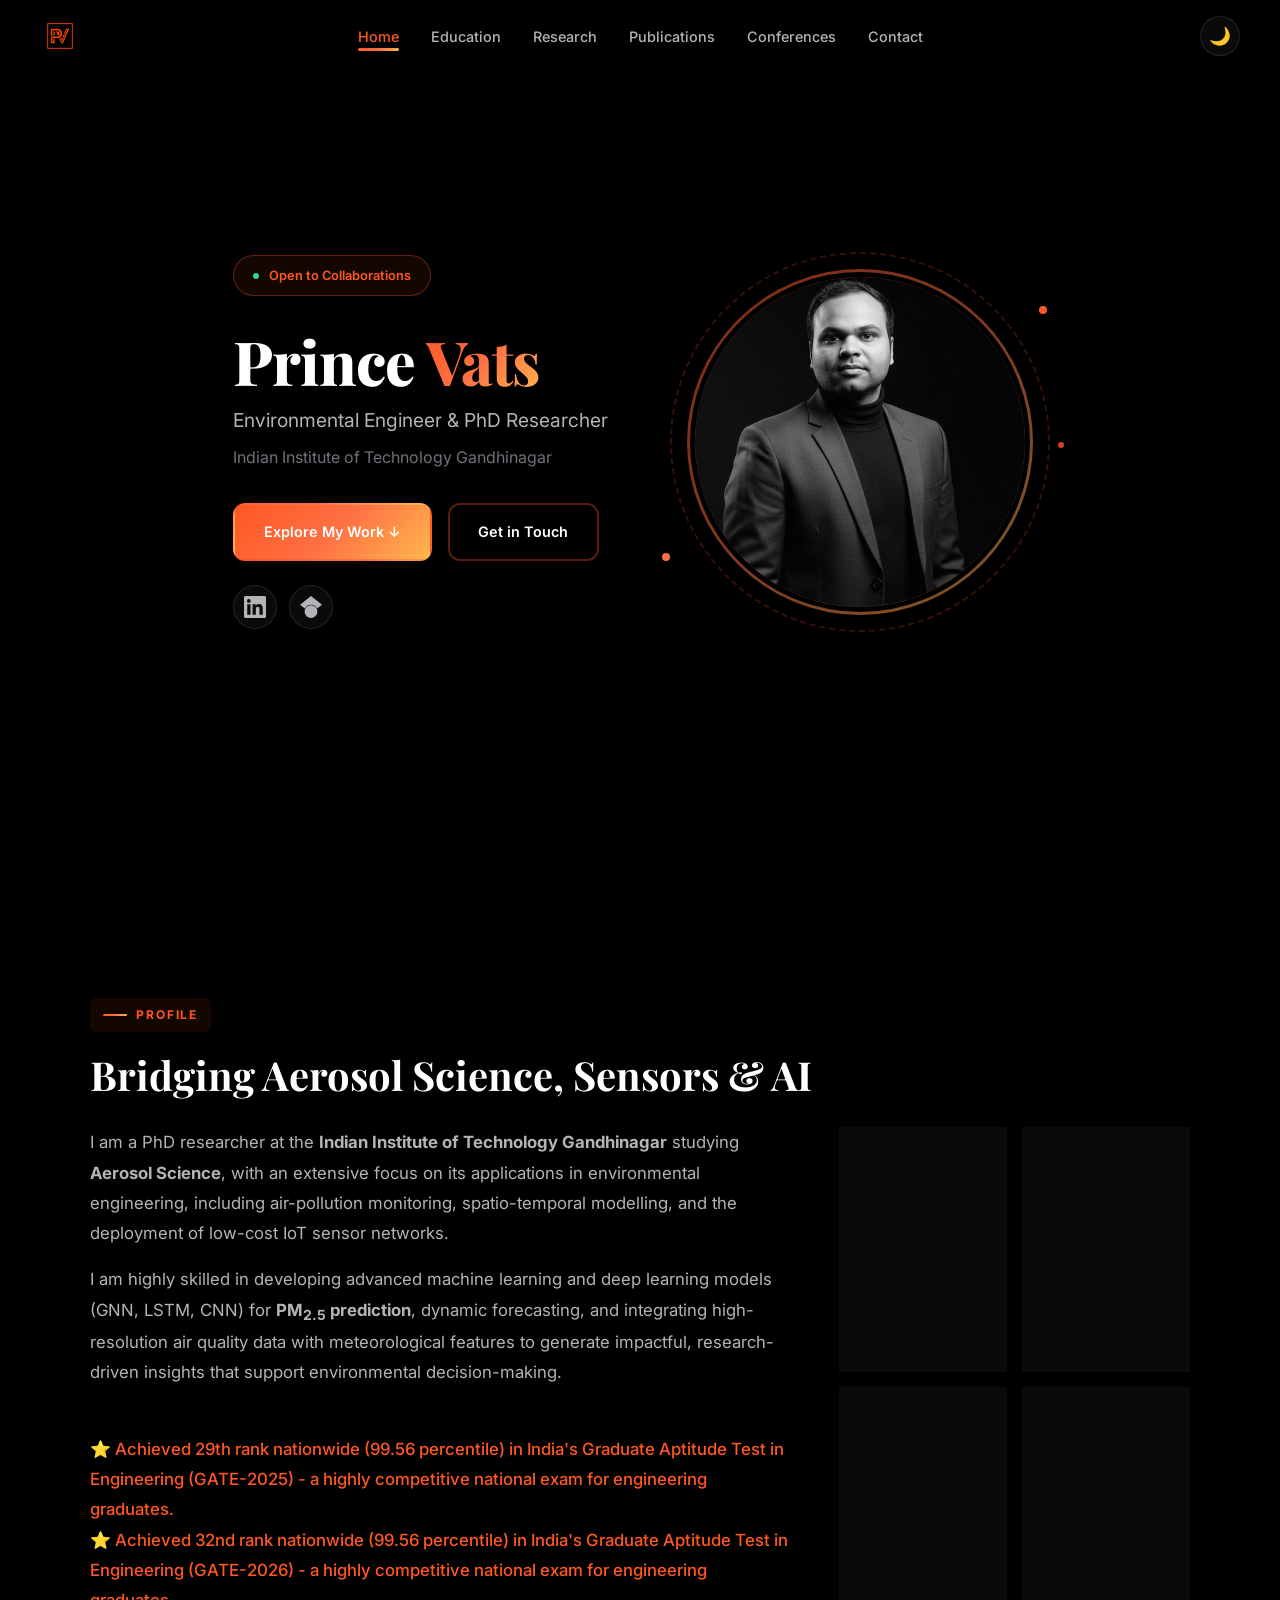
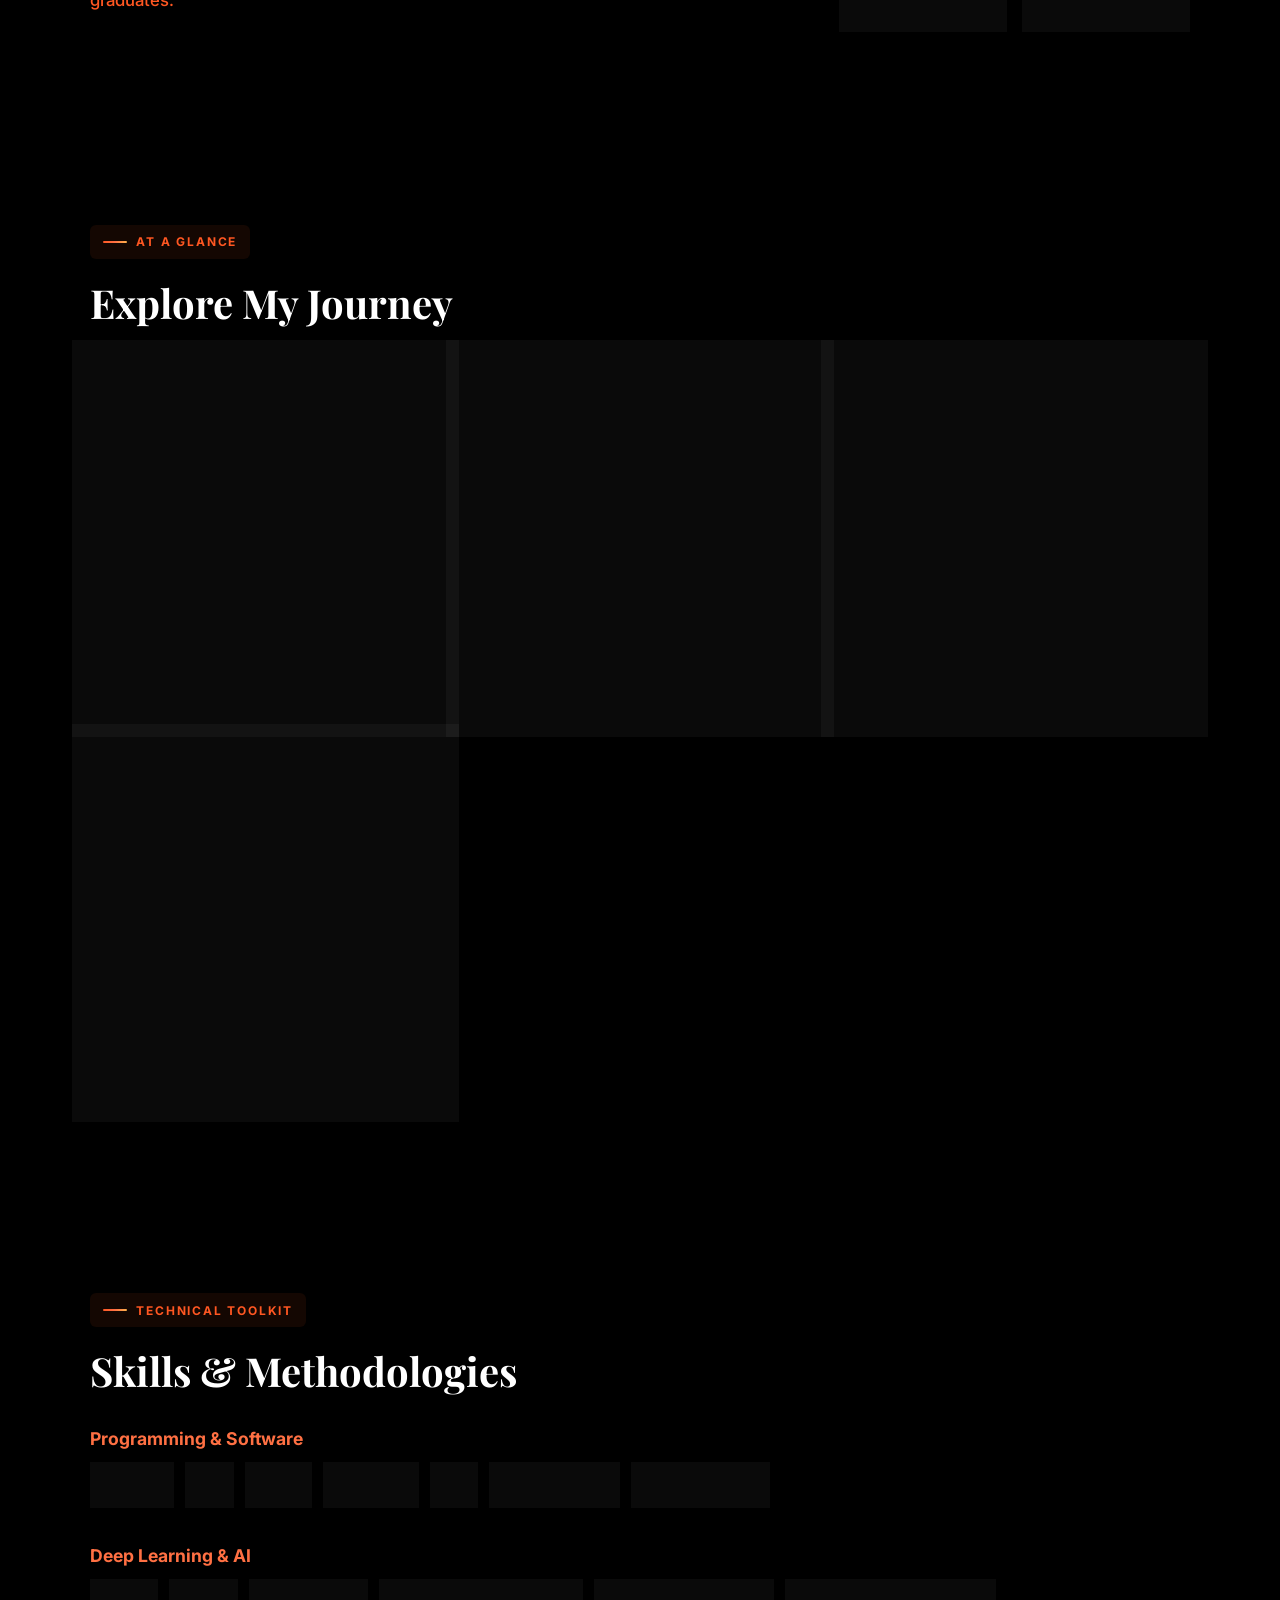
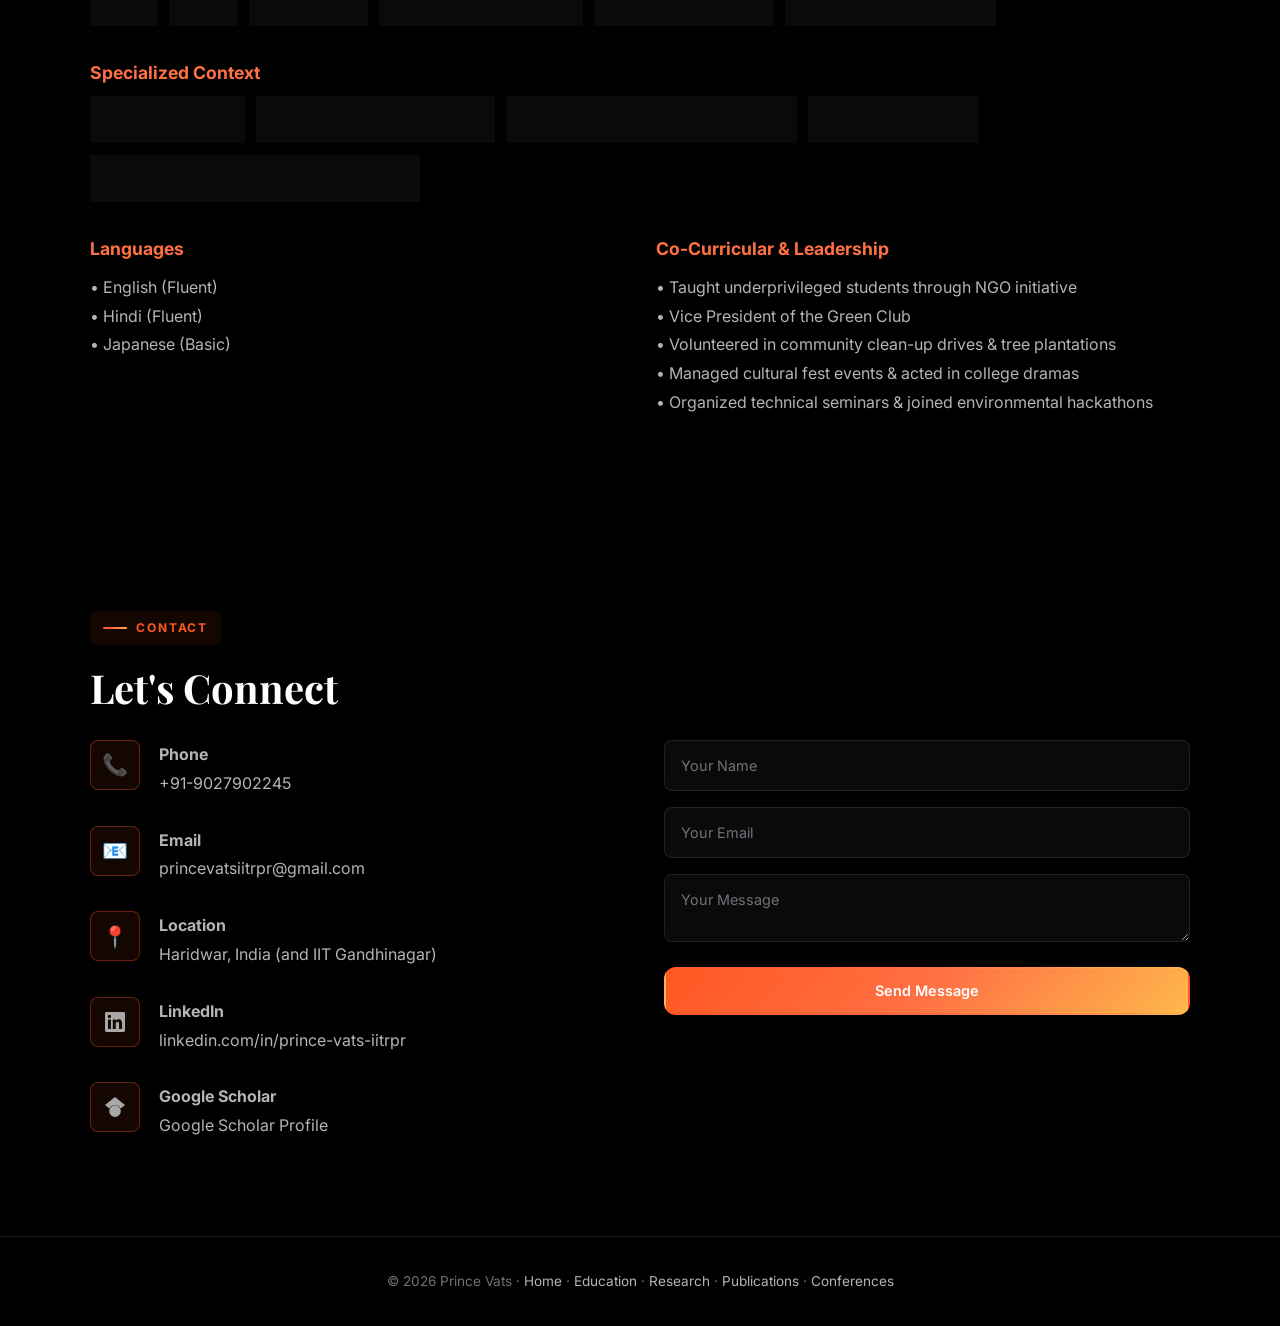
==== index.html @ c8002444 "feat: modernize website with refined design system, dark mode toggle, and enhanced animations - Refi" ====
<!DOCTYPE html>
<html lang="en">

<head>
  <meta charset="UTF-8" />
  <meta name="viewport" content="width=device-width, initial-scale=1.0" />
  <title>Prince Vats - Environmental Engineer | Aerosol Science & Air Quality</title>
  <meta name="description"
    content="Prince Vats - PhD Researcher at IIT Gandhinagar specializing in aerosol science, environmental engineering, air pollution monitoring, AI/ML calibration, and deep-learning based spatio-temporal modelling." />
  <link rel="icon" type="image/png" href="assets/images/PV.png" />
  <link rel="stylesheet" href="css/style.css?v=3" />
</head>

<body>

  <!-- Aerosol particle canvas -->
  <canvas id="particleCanvas"></canvas>

  <!-- ===== Navigation ===== -->
  <nav class="navbar" id="navbar">
    <div class="nav-inner">
      <a href="index.html" class="nav-logo">
        <img src="assets/images/PV.png" alt="PV Logo" />
      </a>
      <ul class="nav-links" id="navLinks">
        <li><a href="index.html" class="active">Home</a></li>
        <li><a href="pages/education.html">Education</a></li>
        <li><a href="pages/research.html">Research</a></li>
        <li><a href="pages/publications.html">Publications</a></li>
        <li><a href="pages/conferences.html">Conferences</a></li>
        <li><a href="#contact">Contact</a></li>
      </ul>
      <button class="theme-toggle" id="themeToggle" aria-label="Toggle dark mode" title="Toggle theme">
        <span>🌙</span>
      </button>
      <button class="hamburger" id="hamburger" aria-label="Toggle navigation">
        <span></span><span></span><span></span>
      </button>
    </div>
  </nav>

  <!-- ===== Hero ===== -->
  <section class="hero" id="hero">
    <div class="section-container">
      <div class="hero-grid">
        <div class="hero-text">
          <div class="hero-badge"><span class="dot"></span> Open to Collaborations</div>
          <h1 class="hero-name">Prince <span class="gradient">Vats</span></h1>
          <p class="hero-title">Environmental Engineer &amp; PhD Researcher</p>
          <p class="hero-affiliation">Indian Institute of Technology Gandhinagar</p>
          <div class="hero-buttons">
            <a href="#overview" class="btn btn-primary">Explore My Work ↓</a>
            <a href="#contact" class="btn btn-outline">Get in Touch</a>
          </div>
          <!-- Social links -->
          <div class="hero-socials">
            <a href="https://www.linkedin.com/in/prince-vats-iitrpr/" target="_blank" rel="noopener" class="social-link"
              title="LinkedIn">
              <svg xmlns="http://www.w3.org/2000/svg" viewBox="0 0 24 24">
                <path
                  d="M20.447 20.452h-3.554v-5.569c0-1.328-.027-3.037-1.852-3.037-1.853 0-2.136 1.445-2.136 2.939v5.667H9.351V9h3.414v1.561h.046c.477-.9 1.637-1.85 3.37-1.85 3.601 0 4.267 2.37 4.267 5.455v6.286zM5.337 7.433a2.062 2.062 0 01-2.063-2.065 2.064 2.064 0 112.063 2.065zm1.782 13.019H3.555V9h3.564v11.452zM22.225 0H1.771C.792 0 0 .774 0 1.729v20.542C0 23.227.792 24 1.771 24h20.451C23.2 24 24 23.227 24 22.271V1.729C24 .774 23.2 0 22.222 0h.003z" />
              </svg>
            </a>
            <a href="https://scholar.google.com/citations?user=SPHQZR8AAAAJ&hl=en" target="_blank" rel="noopener"
              class="social-link" title="Google Scholar">
              <svg xmlns="http://www.w3.org/2000/svg" viewBox="0 0 24 24">
                <path
                  d="M5.242 13.769L0 9.5 12 0l12 9.5-5.242 4.269C17.548 11.249 14.978 9.5 12 9.5c-2.977 0-5.548 1.748-6.758 4.269zM12 10a7 7 0 1 0 0 14 7 7 0 0 0 0-14z" />
              </svg>
            </a>
          </div>
        </div>
        <div class="hero-image-wrapper">
          <div class="hero-image-frame">
            <img src="assets/images/PV3.jpg" alt="Prince Vats" class="hero-image" />
            <div class="floating-particle"></div>
            <div class="floating-particle"></div>
            <div class="floating-particle"></div>
          </div>
        </div>
      </div>
    </div>
  </section>

  <!-- ===== About ===== -->
  <section id="about">
    <div class="section-container reveal">
      <span class="section-label">Profile</span>
      <h2 class="section-title">Bridging Aerosol Science, Sensors &amp; AI</h2>
      <div class="about-content">
        <div class="about-text">
          <p>
            I am a PhD researcher at the <strong>Indian Institute of Technology Gandhinagar</strong> studying
            <strong>Aerosol Science</strong>, with an extensive focus on its applications in environmental engineering,
            including air-pollution monitoring, spatio-temporal modelling, and the deployment of low-cost IoT sensor
            networks.
          </p>
          <p>
            I am highly skilled in developing advanced machine learning and deep learning models (GNN, LSTM, CNN) for
            <strong>PM<sub>2.5</sub> prediction</strong>, dynamic forecasting, and integrating high-resolution air
            quality data with meteorological features to generate impactful, research-driven insights that support
            environmental decision-making.
          </p>
          <p style="color: var(--accent-1); font-weight: 500;">
            <br>⭐ Achieved 29th rank nationwide (99.56 percentile) in India's Graduate Aptitude Test in Engineering
            (GATE-2025) - a highly competitive national exam for engineering graduates.
            <br>⭐ Achieved 32nd rank nationwide (99.56 percentile) in India's Graduate Aptitude Test in Engineering
            (GATE-2026) - a highly competitive national exam for engineering graduates.
          </p>
        </div>
        <div class="stats-grid">
          <div class="stat-card">
            <div class="stat-number">IoT</div>
            <div class="stat-label">Sensor Networks</div>
          </div>
          <div class="stat-card">
            <div class="stat-number">AI/ML</div>
            <div class="stat-label">Calibration</div>
          </div>
          <div class="stat-card">
            <div class="stat-number">DL</div>
            <div class="stat-label">Spatio-Temporal</div>
          </div>
          <div class="stat-card">
            <div class="stat-number">AQ</div>
            <div class="stat-label">Monitoring</div>
          </div>
        </div>
      </div>
    </div>
  </section>

  <!-- ===== Overview - Summary Cards ===== -->
  <section id="overview">
    <div class="section-container reveal">
      <span class="section-label">At a Glance</span>
      <h2 class="section-title">Explore My Journey</h2>
      <div class="summary-grid">

        <!-- Education -->
        <div class="summary-card">
          <div class="summary-icon">🎓</div>
          <h3>Academic Background</h3>
          <p>PhD at IIT Gandhinagar (ongoing), M.Tech from IIT Ropar, and B.Tech from GBPUA&T, Pantnagar - a journey
            driven by curiosity in environmental engineering and civil science.</p>
          <a href="pages/education.html" class="btn btn-outline btn-sm">View Details →</a>
        </div>

        <!-- Research -->
        <div class="summary-card">
          <div class="summary-icon">🔬</div>
          <h3>Research Experience</h3>
          <p>Working on ambient and indoor air pollution monitoring, IoT sensor networks, CNN/GNN deep-learning models,
            feature engineering, and predictive air quality tracking.</p>
          <a href="pages/research.html" class="btn btn-outline btn-sm">View Details →</a>
        </div>

        <!-- Publications -->
        <div class="summary-card">
          <div class="summary-icon">📄</div>
          <h3>Publications &amp; Manuscripts</h3>
          <p>Authored peer-reviewed research on health risk assessments in industrial environments, with ongoing
            manuscripts under review focused on AI/ML applications in AQI prediction.</p>
          <a href="pages/publications.html" class="btn btn-outline btn-sm">View Details →</a>
        </div>

        <!-- Conferences -->
        <div class="summary-card">
          <div class="summary-icon">🎤</div>
          <h3>Events &amp; Conferences</h3>
          <p>Active participant and presenter at prominent global symposiums including AAC 2025, India Clean Air Summit,
            and IICAQM, contributing to scientific discourse.</p>
          <a href="pages/conferences.html" class="btn btn-outline btn-sm">View Details →</a>
        </div>

      </div>
    </div>
  </section>

  <!-- ===== Skills ===== -->
  <section id="skills">
    <div class="section-container reveal">
      <span class="section-label">Technical Toolkit</span>
      <h2 class="section-title">Skills &amp; Methodologies</h2>

      <div style="margin-bottom: 2rem;">
        <h3 style="color: var(--accent-2); font-size: 1.1rem; margin-bottom: 0.5rem;">Programming &amp; Software</h3>
        <div class="skills-container">
          <span class="skill-tag">Python</span>
          <span class="skill-tag">C</span>
          <span class="skill-tag">C++</span>
          <span class="skill-tag">MATLAB</span>
          <span class="skill-tag">R</span>
          <span class="skill-tag">ArcGIS / QGIS</span>
          <span class="skill-tag">MS Office Suite</span>
        </div>
      </div>

      <div style="margin-bottom: 2rem;">
        <h3 style="color: var(--accent-2); font-size: 1.1rem; margin-bottom: 0.5rem;">Deep Learning &amp; AI</h3>
        <div class="skills-container">
          <span class="skill-tag">CNN</span>
          <span class="skill-tag">GNN</span>
          <span class="skill-tag">LSTM / GRU</span>
          <span class="skill-tag">Transformers / Predictors</span>
          <span class="skill-tag">TensorFlow / PyTorch</span>
          <span class="skill-tag">Feature Engineering (PCA)</span>
        </div>
      </div>

      <div style="margin-bottom: 2rem;">
        <h3 style="color: var(--accent-2); font-size: 1.1rem; margin-bottom: 0.5rem;">Specialized Context</h3>
        <div class="skills-container">
          <span class="skill-tag">IoT Sensor Design</span>
          <span class="skill-tag">Environmental Data Calibration</span>
          <span class="skill-tag">Deterministic Health Risk Assessments</span>
          <span class="skill-tag">Stochastic Modeling</span>
          <span class="skill-tag">Air Quality Monitoring (PM2.5, PM10, TVOCs)</span>
        </div>
      </div>

      <div style="display: grid; grid-template-columns: 1fr 1fr; gap: 2rem;">
        <!-- Languages -->
        <div>
          <h3 style="color: var(--accent-2); font-size: 1.1rem; margin-bottom: 0.5rem;">Languages</h3>
          <ul style="list-style-type: none; padding-left: 0; color: var(--text-secondary); line-height: 1.8;">
            <li>• English (Fluent)</li>
            <li>• Hindi (Fluent)</li>
            <li>• Japanese (Basic)</li>
          </ul>
        </div>

        <!-- Co-Curricular -->
        <div>
          <h3 style="color: var(--accent-2); font-size: 1.1rem; margin-bottom: 0.5rem;">Co-Curricular &amp; Leadership
          </h3>
          <ul style="list-style-type: none; padding-left: 0; color: var(--text-secondary); line-height: 1.8;">
            <li>• Taught underprivileged students through NGO initiative</li>
            <li>• Vice President of the Green Club</li>
            <li>• Volunteered in community clean-up drives &amp; tree plantations</li>
            <li>• Managed cultural fest events &amp; acted in college dramas</li>
            <li>• Organized technical seminars &amp; joined environmental hackathons</li>
          </ul>
        </div>
      </div>

    </div>
  </section>

  <!-- ===== Contact ===== -->
  <section id="contact">
    <div class="section-container reveal">
      <span class="section-label">Contact</span>
      <h2 class="section-title">Let's Connect</h2>
      <div class="contact-grid">
        <div class="contact-info">
          <div class="contact-item">
            <div class="contact-icon">📞</div>
            <div>
              <strong>Phone</strong><br />
              +91-9027902245
            </div>
          </div>
          <div class="contact-item">
            <div class="contact-icon">📧</div>
            <div>
              <strong>Email</strong><br />
              <a href="mailto:princevatsiitrpr@gmail.com">princevatsiitrpr@gmail.com</a>
            </div>
          </div>
          <div class="contact-item">
            <div class="contact-icon">📍</div>
            <div>
              <strong>Location</strong><br />
              Haridwar, India (and IIT Gandhinagar)
            </div>
          </div>
          <div class="contact-item">
            <div class="contact-icon">
              <svg xmlns="http://www.w3.org/2000/svg" width="20" height="20" viewBox="0 0 24 24" fill="#a8a8a8">
                <path
                  d="M20.447 20.452h-3.554v-5.569c0-1.328-.027-3.037-1.852-3.037-1.853 0-2.136 1.445-2.136 2.939v5.667H9.351V9h3.414v1.561h.046c.477-.9 1.637-1.85 3.37-1.85 3.601 0 4.267 2.37 4.267 5.455v6.286zM5.337 7.433a2.062 2.062 0 01-2.063-2.065 2.064 2.064 0 112.063 2.065zm1.782 13.019H3.555V9h3.564v11.452zM22.225 0H1.771C.792 0 0 .774 0 1.729v20.542C0 23.227.792 24 1.771 24h20.451C23.2 24 24 23.227 24 22.271V1.729C24 .774 23.2 0 22.222 0h.003z" />
              </svg>
            </div>
            <div>
              <strong>LinkedIn</strong><br />
              <a href="https://www.linkedin.com/in/prince-vats-iitrpr/" target="_blank"
                rel="noopener">linkedin.com/in/prince-vats-iitrpr</a>
            </div>
          </div>
          <div class="contact-item">
            <div class="contact-icon">
              <svg xmlns="http://www.w3.org/2000/svg" width="20" height="20" viewBox="0 0 24 24" fill="#a8a8a8">
                <path
                  d="M5.242 13.769L0 9.5 12 0l12 9.5-5.242 4.269C17.548 11.249 14.978 9.5 12 9.5c-2.977 0-5.548 1.748-6.758 4.269zM12 10a7 7 0 1 0 0 14 7 7 0 0 0 0-14z" />
              </svg>
            </div>
            <div>
              <strong>Google Scholar</strong><br />
              <a href="https://scholar.google.com/citations?user=SPHQZR8AAAAJ&hl=en" target="_blank"
                rel="noopener">Google Scholar Profile</a>
            </div>
          </div>
        </div>
        <form class="contact-form" onsubmit="handleSubmit(event)">
          <div class="form-group">
            <input type="text" placeholder="Your Name" required />
          </div>
          <div class="form-group">
            <input type="email" placeholder="Your Email" required />
          </div>
          <div class="form-group">
            <textarea placeholder="Your Message" required></textarea>
          </div>
          <button type="submit" class="btn btn-primary" style="width:100%;justify-content:center;">Send Message</button>
        </form>
      </div>
    </div>
  </section>

  <!-- ===== Footer ===== -->
  <footer class="footer">
    © 2026 Prince Vats · <a href="index.html">Home</a> · <a href="pages/education.html">Education</a> · <a
      href="pages/research.html">Research</a> · <a href="pages/publications.html">Publications</a> · <a
      href="pages/conferences.html">Conferences</a>
  </footer>

  <!-- ===== Scripts ===== -->
  <script src="js/particles.js"></script>
  <script src="js/nav.js"></script>

</body>

</html>
---- css/style.css ----
/* ===== Google Fonts ===== */
@import url('https://fonts.googleapis.com/css2?family=Inter:wght@300;400;500;600;700;800&family=Playfair+Display:ital,wght@0,500;0,700;1,500&display=swap');

/* ===== Design Tokens (Dark Mode - Default) ===== */
:root {
  /* Background Colors */
  --bg-primary: #000000;
  --bg-secondary: #0a0a0a;
  --bg-card: rgba(15, 15, 15, 0.7);
  --bg-glass: rgba(255, 255, 255, 0.04);
  
  /* Text Colors */
  --text-primary: #ffffff;
  --text-secondary: #b4b4b8;
  --text-muted: #71717a;
  
  /* Primary Accent - Refined Orange-Red */
  --accent-1: #FF5722;        /* Refined primary orange */
  --accent-1-hover: #FF6E40;  /* Lighter hover state */
  --accent-1-dark: #E64A19;   /* Darker state */
  --accent-2: #FF7043;        /* Secondary lighter orange */
  --accent-3: #D84315;        /* Tertiary darker orange */
  
  /* Accent Gradients */
  --accent-gradient: linear-gradient(135deg, #FF5722 0%, #FF7043 50%, #FFB74D 100%);
  --accent-glow: rgba(255, 87, 34, 0.15);
  --accent-soft-glow: rgba(255, 87, 34, 0.08);
  
  /* Borders */
  --border-subtle: rgba(255, 255, 255, 0.10);
  --border-accent: rgba(255, 87, 34, 0.35);
  --border-accent-hover: rgba(255, 87, 34, 0.50);
  
  /* Border Radius */
  --radius-sm: 8px;
  --radius-md: 12px;
  --radius-lg: 16px;
  
  /* Shadows */
  --shadow-sm: 0 4px 12px rgba(0, 0, 0, 0.4);
  --shadow-card: 0 8px 32px rgba(0, 0, 0, 0.5);
  --shadow-lg: 0 16px 48px rgba(0, 0, 0, 0.6);
  --shadow-glow: 0 0 24px rgba(255, 87, 34, 0.20);
  --shadow-glow-lg: 0 0 48px rgba(255, 87, 34, 0.25);
  
  /* Transitions */
  --transition-fast: 0.2s cubic-bezier(0.4, 0, 0.2, 1);
  --transition-smooth: 0.35s cubic-bezier(0.4, 0, 0.2, 1);
  --transition-slow: 0.5s cubic-bezier(0.4, 0, 0.2, 1);
}

/* ===== Light Mode Colors (for dark mode toggle) ===== */
:root.light-mode {
  /* Background Colors */
  --bg-primary: #fafafa;
  --bg-secondary: #f5f5f5;
  --bg-card: rgba(255, 255, 255, 0.8);
  --bg-glass: rgba(255, 255, 255, 0.6);
  
  /* Text Colors */
  --text-primary: #1a1a1a;
  --text-secondary: #4b5563;
  --text-muted: #8b92a0;
  
  /* Accent Colors - Same accent */
  --accent-1: #FF5722;
  --accent-1-hover: #FF6E40;
  --accent-1-dark: #E64A19;
  --accent-2: #FF7043;
  --accent-3: #D84315;
  
  /* Borders */
  --border-subtle: rgba(0, 0, 0, 0.10);
  --border-accent: rgba(255, 87, 34, 0.30);
  --border-accent-hover: rgba(255, 87, 34, 0.45);
  
  /* Shadows */
  --shadow-sm: 0 4px 12px rgba(0, 0, 0, 0.08);
  --shadow-card: 0 8px 32px rgba(0, 0, 0, 0.12);
  --shadow-lg: 0 16px 48px rgba(0, 0, 0, 0.15);
  --shadow-glow: 0 0 24px rgba(255, 87, 34, 0.15);
  --shadow-glow-lg: 0 0 48px rgba(255, 87, 34, 0.20);
}

/* ===== Reset & Base ===== */
*, *::before, *::after {
  margin: 0;
  padding: 0;
  box-sizing: border-box;
}

html {
  scroll-behavior: smooth;
  font-size: 16px;
}

body {
  font-family: 'Inter', -apple-system, sans-serif;
  background: var(--bg-primary);
  color: var(--text-primary);
  line-height: 1.8;
  overflow-x: hidden;
  min-height: 100vh;
  transition: background 0.3s ease, color 0.3s ease;
}

a {
  color: var(--accent-1);
  text-decoration: none;
  transition: var(--transition-fast);
}

a:hover {
  color: var(--accent-2);
}

/* ===== Particle Canvas ===== */
#particleCanvas {
  position: fixed;
  inset: 0;
  z-index: 0;
  pointer-events: none;
}

/* ===== Navigation ===== */
.navbar {
  position: fixed;
  top: 0;
  left: 0;
  right: 0;
  z-index: 100;
  padding: 1rem 2rem;
  transition: var(--transition-smooth);
  backdrop-filter: blur(0px);
}

.navbar.scrolled {
  backdrop-filter: blur(20px);
  background: rgba(0, 0, 0, 0.85);
  border-bottom: 1px solid var(--border-subtle);
  padding: 0.75rem 2rem;
}

.nav-inner {
  max-width: 1200px;
  margin: 0 auto;
  display: flex;
  align-items: center;
  justify-content: space-between;
}

.nav-logo {
  display: flex;
  align-items: center;
  text-decoration: none;
}

.nav-logo img {
  height: 40px;
  width: auto;
  object-fit: contain;
  border-radius: 6px;
  transition: var(--transition-fast);
}

.nav-logo:hover img {
  transform: scale(1.08);
  box-shadow: var(--shadow-glow);
}

/* Dark mode toggle button */
.theme-toggle {
  display: flex;
  align-items: center;
  justify-content: center;
  width: 40px;
  height: 40px;
  border-radius: 50%;
  background: var(--bg-glass);
  border: 1px solid var(--border-subtle);
  cursor: pointer;
  transition: var(--transition-fast);
  color: var(--text-secondary);
  font-size: 1.1rem;
}

.theme-toggle:hover {
  border-color: var(--accent-1);
  color: var(--accent-1);
  background: rgba(255, 87, 34, 0.08);
  transform: scale(1.05);
}

.nav-links {
  display: flex;
  gap: 2rem;
  list-style: none;
}

.nav-links a {
  text-decoration: none;
  color: var(--text-secondary);
  font-size: 0.9rem;
  font-weight: 500;
  transition: var(--transition-fast);
  position: relative;
  padding-bottom: 6px;
}

.nav-links a::after {
  content: '';
  position: absolute;
  bottom: 0;
  left: 0;
  width: 0;
  height: 3px;
  background: var(--accent-gradient);
  border-radius: 2px;
  transition: var(--transition-smooth);
}

.nav-links a:hover {
  color: var(--text-primary);
}

.nav-links a:hover::after,
.nav-links a.active::after {
  width: 100%;
}

.nav-links a.active {
  color: var(--accent-1);
}

.hamburger {
  display: none;
  flex-direction: column;
  gap: 5px;
  cursor: pointer;
  background: none;
  border: none;
  padding: 4px;
}

.hamburger span {
  width: 24px;
  height: 2px;
  background: var(--text-secondary);
  border-radius: 2px;
  transition: var(--transition-fast);
}

/* ===== Sections Common ===== */
section {
  position: relative;
  z-index: 1;
  padding: 6rem 2rem;
}

.section-container {
  max-width: 1100px;
  margin: 0 auto;
}

.section-label {
  display: inline-flex;
  align-items: center;
  gap: 0.6rem;
  font-size: 0.75rem;
  font-weight: 700;
  text-transform: uppercase;
  letter-spacing: 0.15em;
  color: var(--accent-1);
  margin-bottom: 1.2rem;
  padding: 0.4rem 0.8rem;
  background: var(--accent-soft-glow);
  border-radius: 6px;
}

.section-label::before {
  content: '';
  width: 24px;
  height: 2px;
  background: var(--accent-gradient);
  border-radius: 2px;
}

.section-title {
  font-family: 'Playfair Display', serif;
  font-size: 2.5rem;
  font-weight: 700;
  margin-bottom: 1.75rem;
  color: var(--text-primary);
  line-height: 1.2;
}

.section-subtitle {
  color: var(--text-secondary);
  font-size: 1.05rem;
  max-width: 700px;
  margin-bottom: 2.5rem;
}

/* ===== Page Header (for interior pages) ===== */
.page-header {
  padding-top: 8rem;
  padding-bottom: 3rem;
  position: relative;
  z-index: 1;
  text-align: center;
}

.page-header .section-label {
  justify-content: center;
}

.page-header .section-title {
  margin-bottom: 0.75rem;
}

.page-header .section-subtitle {
  margin: 0 auto;
}

/* breadcrumb */
.breadcrumb {
  display: flex;
  justify-content: center;
  gap: 0.5rem;
  font-size: 0.85rem;
  color: var(--text-muted);
  margin-bottom: 1.5rem;
}

.breadcrumb a {
  color: var(--text-secondary);
  text-decoration: none;
  transition: var(--transition-fast);
}

.breadcrumb a:hover {
  color: var(--accent-1);
}

.breadcrumb .separator {
  color: var(--text-muted);
}

/* ===== Hero Section ===== */
.hero {
  min-height: 100vh;
  display: flex;
  align-items: center;
  padding-top: 5rem;
}

.hero-grid {
  display: grid;
  grid-template-columns: 1fr 1fr;
  gap: 4rem;
  align-items: center;
}

.hero-text {
  animation: fadeInUp 0.8s ease-out;
}

.hero-badge {
  display: inline-flex;
  align-items: center;
  gap: 0.6rem;
  background: var(--accent-soft-glow);
  border: 1.5px solid var(--border-accent);
  border-radius: 50px;
  padding: 0.5rem 1.2rem;
  font-size: 0.8rem;
  font-weight: 600;
  color: var(--accent-1);
  margin-bottom: 2rem;
  backdrop-filter: blur(10px);
  transition: var(--transition-fast);
}

.hero-badge:hover {
  border-color: var(--accent-1-hover);
  background: rgba(255, 87, 34, 0.12);
}

.hero-badge .dot {
  width: 6px;
  height: 6px;
  background: #34d399;
  border-radius: 50%;
  animation: pulse 2s ease-in-out infinite;
}

.hero-name {
  font-family: 'Playfair Display', serif;
  font-size: 3.8rem;
  font-weight: 800;
  line-height: 1.1;
  margin-bottom: 0.5rem;
  letter-spacing: -1px;
}

.hero-name .gradient {
  background: var(--accent-gradient);
  -webkit-background-clip: text;
  -webkit-text-fill-color: transparent;
  background-clip: text;
}

.hero-title {
  font-size: 1.2rem;
  color: var(--text-secondary);
  margin-bottom: 0.3rem;
  font-weight: 400;
}

.hero-affiliation {
  font-size: 1rem;
  color: var(--text-muted);
  margin-bottom: 2rem;
}

.hero-buttons {
  display: flex;
  gap: 1rem;
  flex-wrap: wrap;
}

/* Social links row */
.hero-socials {
  display: flex;
  gap: 0.75rem;
  margin-top: 1.5rem;
}

.social-link {
  display: inline-flex;
  align-items: center;
  justify-content: center;
  width: 44px;
  height: 44px;
  border-radius: 50%;
  background: var(--bg-glass);
  border: 1.5px solid var(--border-subtle);
  transition: var(--transition-smooth);
  text-decoration: none;
  cursor: pointer;
}

.social-link:hover {
  border-color: var(--accent-1);
  background: var(--accent-soft-glow);
  transform: translateY(-4px);
  box-shadow: var(--shadow-glow);
}

.social-link svg {
  width: 22px;
  height: 22px;
  fill: var(--text-secondary);
  transition: var(--transition-fast);
}

.social-link:hover svg {
  fill: var(--accent-1);
}

.social-link:focus {
  outline: none;
  box-shadow: 0 0 0 3px var(--accent-soft-glow);
}

/* ===== Buttons ===== */
.btn {
  display: inline-flex;
  align-items: center;
  justify-content: center;
  gap: 0.5rem;
  padding: 0.85rem 1.8rem;
  border-radius: var(--radius-md);
  font-size: 0.9rem;
  font-weight: 600;
  text-decoration: none;
  cursor: pointer;
  transition: var(--transition-smooth);
  border: 2px solid transparent;
  font-family: inherit;
}

.btn-primary {
  background: var(--accent-gradient);
  color: #fff;
  box-shadow: var(--shadow-sm);
}

.btn-primary:hover {
  transform: translateY(-3px);
  box-shadow: var(--shadow-glow-lg);
  filter: brightness(1.1);
}

.btn-primary:active {
  transform: translateY(-1px);
}

.btn-outline {
  background: transparent;
  color: var(--text-primary);
  border: 2px solid var(--border-accent);
}

.btn-outline:hover {
  background: var(--accent-soft-glow);
  border-color: var(--accent-1);
  color: var(--accent-1);
  transform: translateY(-2px);
}

.btn:focus {
  outline: none;
  box-shadow: 0 0 0 3px var(--accent-soft-glow);
}

.btn-sm {
  padding: 0.5rem 1.1rem;
  font-size: 0.82rem;
}

/* Hero Image */
.hero-image-wrapper {
  display: flex;
  justify-content: center;
  animation: fadeInUp 0.8s ease-out 0.2s both;
}

.hero-image-frame {
  position: relative;
  width: 340px;
  height: 340px;
  transition: var(--transition-smooth);
}

.hero-image-frame:hover {
  transform: scale(1.02);
}

.hero-image-frame::before {
  content: '';
  position: absolute;
  inset: -3px;
  border-radius: 50%;
  background: var(--accent-gradient);
  opacity: 0.5;
  animation: rotate 8s linear infinite;
}

.hero-image-frame::after {
  content: '';
  position: absolute;
  inset: -20px;
  border-radius: 50%;
  border: 2px dashed var(--border-accent);
  animation: rotate 20s linear infinite reverse;
  opacity: 0.6;
}

.hero-image {
  position: relative;
  width: 100%;
  height: 100%;
  border-radius: 50%;
  object-fit: cover;
  border: 5px solid var(--bg-primary);
  z-index: 1;
  transition: var(--transition-smooth);
}

.hero-image-frame:hover .hero-image {
  filter: brightness(1.05);
}

/* Floating particles around image */
.floating-particle {
  position: absolute;
  width: 8px;
  height: 8px;
  border-radius: 50%;
  z-index: 2;
}

.floating-particle:nth-child(2) {
  top: 10%;
  right: -5%;
  background: var(--accent-1);
  animation: float 3s ease-in-out infinite;
}

.floating-particle:nth-child(3) {
  bottom: 15%;
  left: -8%;
  background: var(--accent-2);
  animation: float 4s ease-in-out infinite 1s;
}

.floating-particle:nth-child(4) {
  top: 50%;
  right: -10%;
  background: var(--accent-3);
  width: 6px;
  height: 6px;
  animation: float 3.5s ease-in-out infinite 0.5s;
}

/* ===== About Section (Homepage) ===== */
.about-content {
  display: grid;
  grid-template-columns: 2fr 1fr;
  gap: 3rem;
}

.about-text p {
  color: var(--text-secondary);
  margin-bottom: 1rem;
  font-size: 1.05rem;
}

.stats-grid {
  display: grid;
  grid-template-columns: 1fr 1fr;
  gap: 1rem;
}

.stat-card {
  background: var(--bg-glass);
  border: 1.5px solid var(--border-subtle);
  border-radius: var(--radius-md);
  padding: 2rem 1.5rem;
  text-align: center;
  transition: var(--transition-smooth);
  backdrop-filter: blur(10px);
  position: relative;
  overflow: hidden;
}

.stat-card::before {
  content: '';
  position: absolute;
  top: 0;
  left: 0;
  right: 0;
  height: 2px;
  background: var(--accent-gradient);
  opacity: 0;
  transition: opacity var(--transition-fast);
}

.stat-card:hover {
  border-color: var(--border-accent-hover);
  transform: translateY(-5px);
  box-shadow: var(--shadow-glow);
  background: rgba(255, 87, 34, 0.06);
}

.stat-card:hover::before {
  opacity: 1;
}

.stat-number {
  font-size: 2rem;
  font-weight: 800;
  background: var(--accent-gradient);
  -webkit-background-clip: text;
  -webkit-text-fill-color: transparent;
  background-clip: text;
  line-height: 1;
  min-height: 2.5rem;
}

.stat-label {
  font-size: 0.8rem;
  color: var(--text-muted);
  margin-top: 0.4rem;
  font-weight: 600;
  text-transform: uppercase;
  letter-spacing: 0.05em;
}

/* ===== Summary Cards (Homepage) ===== */
.summary-grid {
  display: grid;
  grid-template-columns: repeat(auto-fill, minmax(300px, 1fr));
  gap: 1.5rem;
}

.summary-card {
  background: var(--bg-glass);
  border: 1.5px solid var(--border-subtle);
  border-radius: var(--radius-md);
  padding: 2.2rem;
  transition: var(--transition-smooth);
  backdrop-filter: blur(10px);
  position: relative;
  overflow: hidden;
  display: flex;
  flex-direction: column;
  box-shadow: var(--shadow-sm);
}

.summary-card::before {
  content: '';
  position: absolute;
  top: 0;
  left: 0;
  right: 0;
  height: 3px;
  background: var(--accent-gradient);
  opacity: 0;
  transition: opacity var(--transition-fast);
}

.summary-card:hover {
  border-color: var(--border-accent-hover);
  transform: translateY(-8px);
  box-shadow: var(--shadow-glow);
  background: var(--bg-glass);
}

.summary-card:hover::before {
  opacity: 1;
}

.summary-icon {
  width: 48px;
  height: 48px;
  border-radius: var(--radius-sm);
  background: rgba(59, 130, 246, 0.1);
  display: flex;
  align-items: center;
  justify-content: center;
  font-size: 1.5rem;
  margin-bottom: 1.25rem;
}

.summary-card h3 {
  font-size: 1.15rem;
  font-weight: 600;
  margin-bottom: 0.5rem;
}

.summary-card p {
  color: var(--text-secondary);
  font-size: 0.9rem;
  line-height: 1.6;
  flex: 1;
}

.summary-card .btn {
  margin-top: 1.25rem;
  align-self: flex-start;
}

/* ===== Education Timeline ===== */
.timeline {
  position: relative;
  padding-left: 2.5rem;
}

.timeline::before {
  content: '';
  position: absolute;
  left: 0;
  top: 8px;
  bottom: 0;
  width: 3px;
  background: linear-gradient(to bottom, var(--accent-1), var(--accent-2), var(--accent-3), transparent);
  border-radius: 2px;
}

.timeline-item {
  position: relative;
  padding-bottom: 3rem;
}

.timeline-item:last-child {
  padding-bottom: 0;
}

.timeline-item::before {
  content: '';
  position: absolute;
  left: -2.75rem;
  top: 8px;
  width: 16px;
  height: 16px;
  border-radius: 50%;
  border: 3px solid var(--accent-1);
  background: var(--bg-primary);
  transition: var(--transition-smooth);
  box-shadow: 0 0 0 3px rgba(255, 87, 34, 0.1);
}

.timeline-item.active::before {
  background: var(--accent-1);
  box-shadow: 0 0 20px var(--shadow-glow);
  transform: scale(1.2);
}

.timeline-card {
  background: var(--bg-glass);
  border: 1.5px solid var(--border-subtle);
  border-radius: var(--radius-md);
  padding: 2rem;
  transition: var(--transition-smooth);
  backdrop-filter: blur(10px);
  position: relative;
  overflow: hidden;
}

.timeline-card::before {
  content: '';
  position: absolute;
  left: 0;
  top: 0;
  bottom: 0;
  width: 3px;
  background: var(--accent-gradient);
  opacity: 0;
  transition: opacity var(--transition-fast);
}

.timeline-card:hover {
  border-color: var(--border-accent-hover);
  box-shadow: var(--shadow-glow);
  transform: translateX(4px);
}

.timeline-card:hover::before {
  opacity: 1;
}

.timeline-year {
  display: inline-block;
  font-size: 0.7rem;
  font-weight: 700;
  text-transform: uppercase;
  letter-spacing: 0.1em;
  color: var(--accent-1);
  background: var(--accent-soft-glow);
  padding: 0.35rem 0.8rem;
  border-radius: 50px;
  margin-bottom: 1rem;
  border: 1px solid var(--border-accent);
}

.timeline-degree {
  font-size: 1.2rem;
  font-weight: 700;
  margin-bottom: 0.3rem;
  color: var(--text-primary);
}

.timeline-school {
  color: var(--text-secondary);
  font-size: 0.95rem;
  font-weight: 500;
}

.timeline-details {
  color: var(--text-secondary);
  font-size: 0.9rem;
  margin-top: 0.8rem;
  line-height: 1.7;
}

/* ===== Research Cards ===== */
.research-grid {
  display: grid;
  grid-template-columns: repeat(auto-fill, minmax(300px, 1fr));
  gap: 1.75rem;
}

.research-card {
  background: var(--bg-glass);
  border: 1.5px solid var(--border-subtle);
  border-radius: var(--radius-md);
  padding: 2.2rem;
  transition: var(--transition-smooth);
  backdrop-filter: blur(10px);
  position: relative;
  overflow: hidden;
  display: flex;
  flex-direction: column;
  box-shadow: var(--shadow-sm);
}

.research-card::before {
  content: '';
  position: absolute;
  top: 0;
  left: 0;
  right: 0;
  height: 3px;
  background: var(--accent-gradient);
  opacity: 0;
  transition: opacity var(--transition-fast);
}

.research-card:hover {
  border-color: var(--border-accent-hover);
  transform: translateY(-8px);
  box-shadow: var(--shadow-glow);
}

.research-card:hover::before {
  opacity: 1;
}

.research-icon {
  width: 52px;
  height: 52px;
  border-radius: var(--radius-sm);
  background: var(--accent-soft-glow);
  display: flex;
  align-items: center;
  justify-content: center;
  font-size: 1.6rem;
  margin-bottom: 1.5rem;
  border: 1.5px solid var(--border-accent);
}

.research-card h3 {
  font-size: 1.1rem;
  font-weight: 700;
  margin-bottom: 0.7rem;
  color: var(--text-primary);
}

.research-card p {
  color: var(--text-secondary);
  font-size: 0.9rem;
  line-height: 1.7;
  flex: 1;
}

/* ===== Publications List ===== */
.publication-list {
  display: flex;
  flex-direction: column;
  gap: 1.5rem;
}

.publication-item {
  background: var(--bg-glass);
  border: 1.5px solid var(--border-subtle);
  border-radius: var(--radius-md);
  padding: 2.2rem;
  transition: var(--transition-smooth);
  backdrop-filter: blur(10px);
  position: relative;
  overflow: hidden;
  display: flex;
  flex-direction: column;
  box-shadow: var(--shadow-sm);
}

.publication-content-wrapper {
  display: grid;
  grid-template-columns: 140px 1fr;
  gap: 1.75rem;
  align-items: start;
}

.publication-thumbnail-link {
  display: block;
  width: 100%;
  flex-shrink: 0;
  border-radius: var(--radius-sm);
  overflow: hidden;
  border: 1.5px solid var(--border-subtle);
  transition: var(--transition-smooth);
  background: var(--bg-secondary);
  box-shadow: var(--shadow-sm);
}

.publication-thumbnail-link:hover {
  border-color: var(--accent-1);
  box-shadow: var(--shadow-glow);
  transform: translateY(-4px) scale(1.02);
}

.publication-thumbnail {
  width: 100%;
  height: auto;
  aspect-ratio: 3/4;
  object-fit: cover;
  display: block;
  opacity: 0.9;
  transition: opacity 0.3s ease;
}

.publication-thumbnail:hover {
  opacity: 1;
}

@media (max-width: 640px) {
  .publication-content-wrapper {
    grid-template-columns: 1fr;
  }
  .publication-thumbnail-link {
    width: 120px;
    margin-bottom: 1rem;
  }
}

.publication-item::before {
  content: '';
  position: absolute;
  top: 0;
  left: 0;
  bottom: 0;
  width: 3px;
  background: var(--accent-gradient);
  opacity: 0;
  transition: opacity var(--transition-fast);
}

.publication-item:hover {
  border-color: var(--border-accent-hover);
  box-shadow: var(--shadow-glow);
  transform: translateX(3px);
}

.publication-item:hover::before {
  opacity: 1;
}

.publication-number {
  display: inline-flex;
  align-items: center;
  justify-content: center;
  width: 28px;
  height: 28px;
  border-radius: 50%;
  background: rgba(59, 130, 246, 0.15);
  color: var(--accent-1);
  font-size: 0.8rem;
  font-weight: 700;
  margin-bottom: 0.75rem;
}

.publication-title {
  font-size: 1.05rem;
  font-weight: 600;
  margin-bottom: 0.5rem;
  line-height: 1.5;
  color: var(--text-primary);
}

.publication-authors {
  color: var(--text-secondary);
  font-size: 0.9rem;
  margin-bottom: 0.35rem;
}

.publication-authors strong {
  color: var(--accent-2);
}

.publication-venue {
  color: var(--text-muted);
  font-size: 0.85rem;
  font-style: italic;
}

.publication-year {
  display: inline-block;
  font-size: 0.7rem;
  font-weight: 700;
  text-transform: uppercase;
  letter-spacing: 0.1em;
  color: var(--accent-1);
  background: var(--accent-soft-glow);
  padding: 0.3rem 0.7rem;
  border-radius: 50px;
  margin-top: 1rem;
  border: 1px solid var(--border-accent);
}

.scholar-cta {
  margin-top: 3rem;
  text-align: center;
}

/* ===== Conference / Events ===== */
.event-list {
  display: flex;
  flex-direction: column;
  gap: 1.75rem;
}

.event-item {
  background: var(--bg-glass);
  border: 1.5px solid var(--border-subtle);
  border-radius: var(--radius-md);
  padding: 2.2rem;
  transition: var(--transition-smooth);
  backdrop-filter: blur(10px);
  display: grid;
  grid-template-columns: auto 1fr;
  gap: 1.75rem;
  align-items: start;
  box-shadow: var(--shadow-sm);
  position: relative;
  overflow: hidden;
}

.event-item::before {
  content: '';
  position: absolute;
  left: 0;
  top: 0;
  bottom: 0;
  width: 3px;
  background: var(--accent-gradient);
  opacity: 0;
  transition: opacity var(--transition-fast);
}

.event-item:hover {
  border-color: var(--border-accent-hover);
  box-shadow: var(--shadow-glow);
  transform: translateX(3px);
}

.event-item:hover::before {
  opacity: 1;
}

.event-date {
  display: flex;
  flex-direction: column;
  align-items: center;
  justify-content: center;
  min-width: 80px;
  padding: 0.85rem;
  border-radius: var(--radius-sm);
  background: var(--accent-soft-glow);
  border: 1.5px solid var(--border-accent);
  transition: var(--transition-smooth);
}

.event-date .year {
  font-size: 1.4rem;
  font-weight: 700;
  background: var(--accent-gradient);
  -webkit-background-clip: text;
  -webkit-text-fill-color: transparent;
  background-clip: text;
}

.event-date .label {
  font-size: 0.7rem;
  color: var(--text-muted);
  text-transform: uppercase;
  letter-spacing: 0.05em;
}

.event-content h3 {
  font-size: 1.05rem;
  font-weight: 600;
  margin-bottom: 0.35rem;
}

.event-content p {
  color: var(--text-secondary);
  font-size: 0.9rem;
  line-height: 1.6;
}

/* Custom Year Event Colors */
.event-date.year-2025 {
  background: rgba(147, 51, 234, 0.1);
  border-color: rgba(147, 51, 234, 0.3);
}
.event-date.year-2025 .year {
  background: linear-gradient(135deg, #a855f7 0%, #ec4899 100%);
  -webkit-background-clip: text;
  -webkit-text-fill-color: transparent;
  background-clip: text;
}
.event-date.year-2023 {
  background: rgba(16, 185, 129, 0.1);
  border-color: rgba(16, 185, 129, 0.3);
}
.event-date.year-2023 .year {
  background: linear-gradient(135deg, #10b981 0%, #2dd4bf 100%);
  -webkit-background-clip: text;
  -webkit-text-fill-color: transparent;
  background-clip: text;
}

/* ===== Filter Controls ===== */
.filter-controls {
  display: flex;
  justify-content: center;
  gap: 1rem;
  margin-bottom: 3rem;
  flex-wrap: wrap;
}

.filter-btn {
  padding: 0.6rem 1.25rem;
  font-size: 0.9rem;
  border-radius: 100px;
}

.event-tag {
  display: inline-block;
  font-size: 0.72rem;
  font-weight: 600;
  color: var(--accent-1);
  background: rgba(59, 130, 246, 0.1);
  padding: 0.15rem 0.55rem;
  border-radius: 100px;
  margin-top: 0.5rem;
}

/* ===== Skills / Tools ===== */
.skills-container {
  display: flex;
  flex-wrap: wrap;
  gap: 0.8rem;
}

.skill-tag {
  display: inline-flex;
  align-items: center;
  gap: 0.4rem;
  padding: 0.6rem 1.1rem;
  background: var(--bg-glass);
  border: 1.5px solid var(--border-subtle);
  border-radius: 50px;
  font-size: 0.85rem;
  color: var(--text-secondary);
  transition: var(--transition-smooth);
  backdrop-filter: blur(10px);
  font-weight: 500;
}

.skill-tag:hover {
  border-color: var(--border-accent);
  color: var(--accent-1);
  background: var(--accent-soft-glow);
  transform: translateY(-3px);
}

/* ===== Contact Section ===== */
.contact-grid {
  display: grid;
  grid-template-columns: 1fr 1fr;
  gap: 3rem;
}

.contact-info {
  display: flex;
  flex-direction: column;
  gap: 1.75rem;
}

.contact-item {
  display: flex;
  align-items: flex-start;
  gap: 1.2rem;
  color: var(--text-secondary);
  transition: var(--transition-smooth);
}

.contact-item:hover {
  transform: translateX(4px);
}

.contact-icon {
  width: 50px;
  height: 50px;
  border-radius: var(--radius-sm);
  background: var(--accent-soft-glow);
  display: flex;
  align-items: center;
  justify-content: center;
  font-size: 1.3rem;
  flex-shrink: 0;
  border: 1.5px solid var(--border-accent);
  transition: var(--transition-smooth);
}

.contact-item:hover .contact-icon {
  border-color: var(--accent-1);
  box-shadow: var(--shadow-glow);
}

.contact-item a {
  color: var(--text-secondary);
  text-decoration: none;
  transition: var(--transition-fast);
}

.contact-item a:hover {
  color: var(--accent-1);
}

.contact-form {
  display: flex;
  flex-direction: column;
  gap: 1rem;
}

.form-group input,
.form-group textarea {
  width: 100%;
  padding: 1rem;
  background: var(--bg-glass);
  border: 1.5px solid var(--border-subtle);
  border-radius: var(--radius-sm);
  color: var(--text-primary);
  font-family: 'Inter', sans-serif;
  font-size: 0.9rem;
  transition: var(--transition-smooth);
  outline: none;
}

.form-group input::placeholder,
.form-group textarea::placeholder {
  color: var(--text-muted);
}

.form-group input:focus,
.form-group textarea:focus {
  border-color: var(--accent-1);
  box-shadow: 0 0 0 3px var(--accent-soft-glow);
  background: rgba(255, 87, 34, 0.04);
}

/* ===== Footer ===== */
.footer {
  position: relative;
  z-index: 1;
  text-align: center;
  padding: 2rem;
  border-top: 1px solid var(--border-subtle);
  color: var(--text-muted);
  font-size: 0.85rem;
}

.footer a {
  color: var(--text-secondary);
  text-decoration: none;
  transition: var(--transition-fast);
}

.footer a:hover {
  color: var(--accent-1);
}

/* ===== Animations ===== */
@keyframes fadeInUp {
  from {
    opacity: 0;
    transform: translateY(30px);
  }
  to {
    opacity: 1;
    transform: translateY(0);
  }
}

@keyframes float {
  0%, 100% { 
    transform: translateY(0) rotateZ(0deg); 
  }
  50% { 
    transform: translateY(-15px) rotateZ(3deg); 
  }
}

@keyframes pulse {
  0%, 100% { 
    opacity: 1; 
    transform: scale(1); 
  }
  50% { 
    opacity: 0.6; 
    transform: scale(1.3); 
  }
}

@keyframes rotate {
  from { 
    transform: rotate(0deg); 
  }
  to { 
    transform: rotate(360deg); 
  }
}

@keyframes counterUp {
  from {
    opacity: 0;
    transform: translateY(10px);
  }
  to {
    opacity: 1;
    transform: translateY(0);
  }
}

/* Scroll reveal */
.reveal {
  opacity: 0;
  transform: translateY(30px);
  transition: opacity 0.6s ease-out, transform 0.6s ease-out;
}

.reveal.visible {
  opacity: 1;
  transform: translateY(0);
}

/* ===== Responsive ===== */
@media (max-width: 900px) {
  .hero-grid {
    grid-template-columns: 1fr;
    text-align: center;
    gap: 3rem;
  }

  .hero-image-wrapper {
    order: -1;
  }

  .hero-image-frame {
    width: 280px;
    height: 280px;
  }

  .hero-buttons {
    justify-content: center;
  }

  .hero-socials {
    justify-content: center;
  }

  .hero-name {
    font-size: 2.8rem;
  }

  .about-content {
    grid-template-columns: 1fr;
  }

  .contact-grid {
    grid-template-columns: 1fr;
  }

  .section-title {
    font-size: 2.2rem;
  }

  .nav-links {
    display: none;
    position: absolute;
    top: 100%;
    left: 0;
    right: 0;
    flex-direction: column;
    background: rgba(0, 0, 0, 0.95);
    backdrop-filter: blur(20px);
    padding: 1rem 2rem;
    gap: 1rem;
    border-bottom: 1px solid var(--border-subtle);
    z-index: 50;
  }

  .nav-links.active {
    display: flex;
  }

  .hamburger {
    display: flex;
  }

  .hamburger.active span:nth-child(1) {
    transform: rotate(45deg) translate(8px, 8px);
  }

  .hamburger.active span:nth-child(2) {
    opacity: 0;
  }

  .hamburger.active span:nth-child(3) {
    transform: rotate(-45deg) translate(7px, -6px);
  }

  .event-item {
    grid-template-columns: 1fr;
  }
}

@media (max-width: 600px) {
  section {
    padding: 4rem 1.5rem;
  }

  .hero-name {
    font-size: 2rem;
  }

  .hero-image-frame {
    width: 240px;
    height: 240px;
  }

  .hero-title {
    font-size: 1.1rem;
  }

  .section-title {
    font-size: 1.8rem;
  }

  .research-grid,
  .summary-grid {
    grid-template-columns: 1fr;
  }

  .stats-grid {
    grid-template-columns: 1fr;
  }

  .page-header {
    padding-top: 6rem;
    padding-bottom: 2rem;
  }

  .nav-logo img {
    height: 36px;
  }

  .btn-sm {
    width: 100%;
  }

  .contact-icon {
    width: 45px;
    height: 45px;
    font-size: 1.1rem;
  }
}
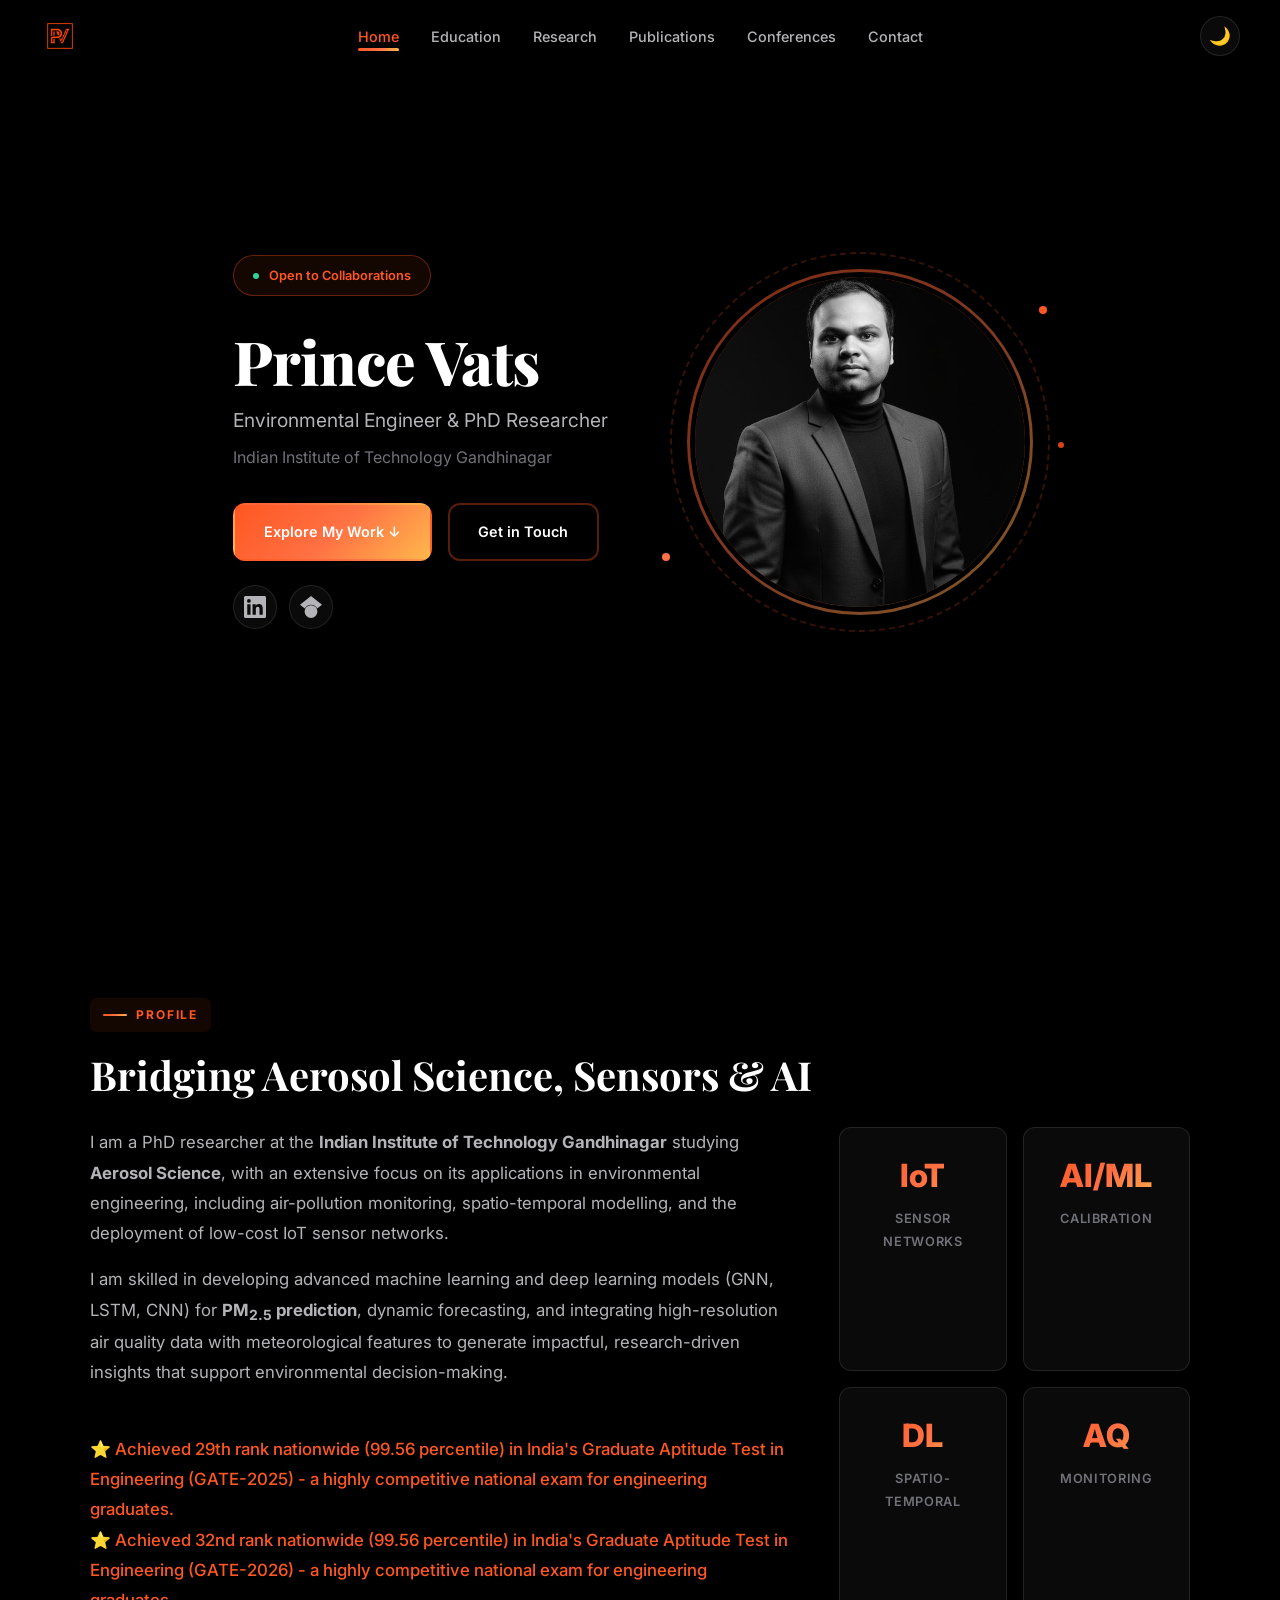
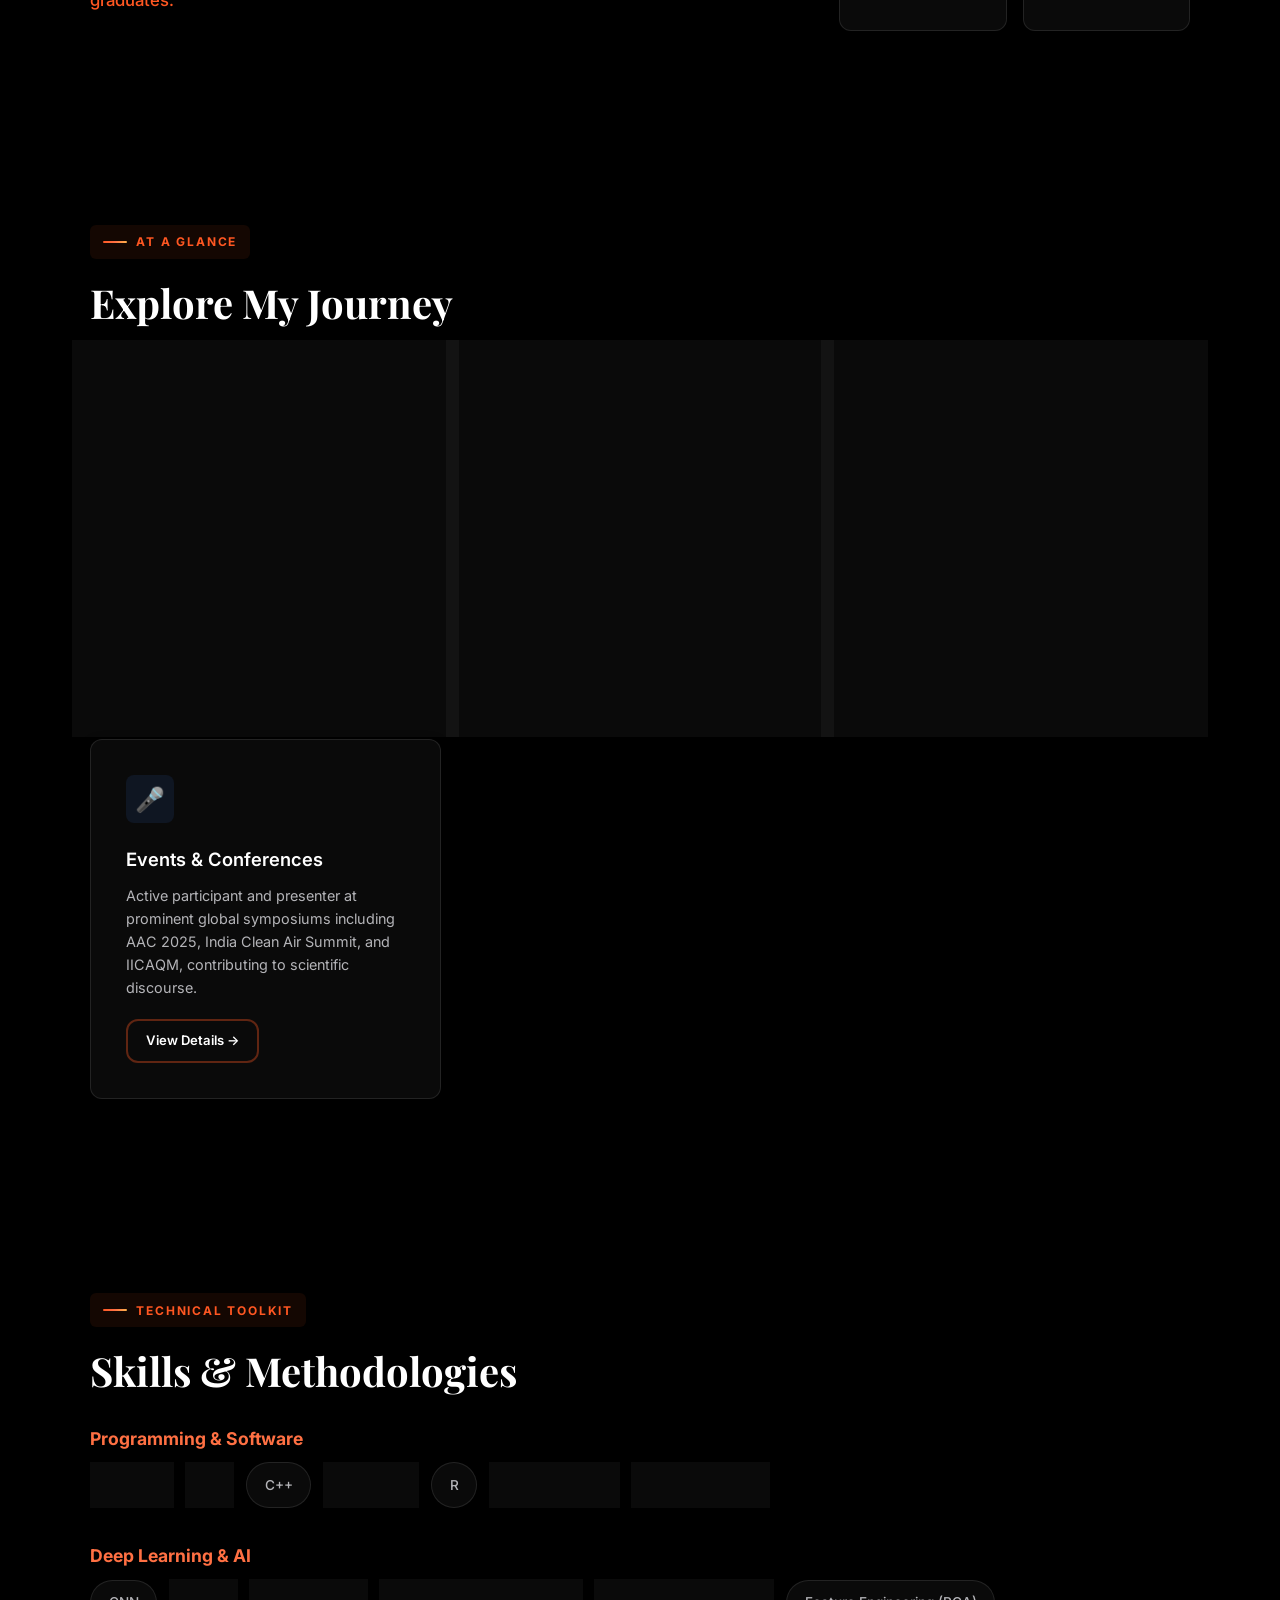
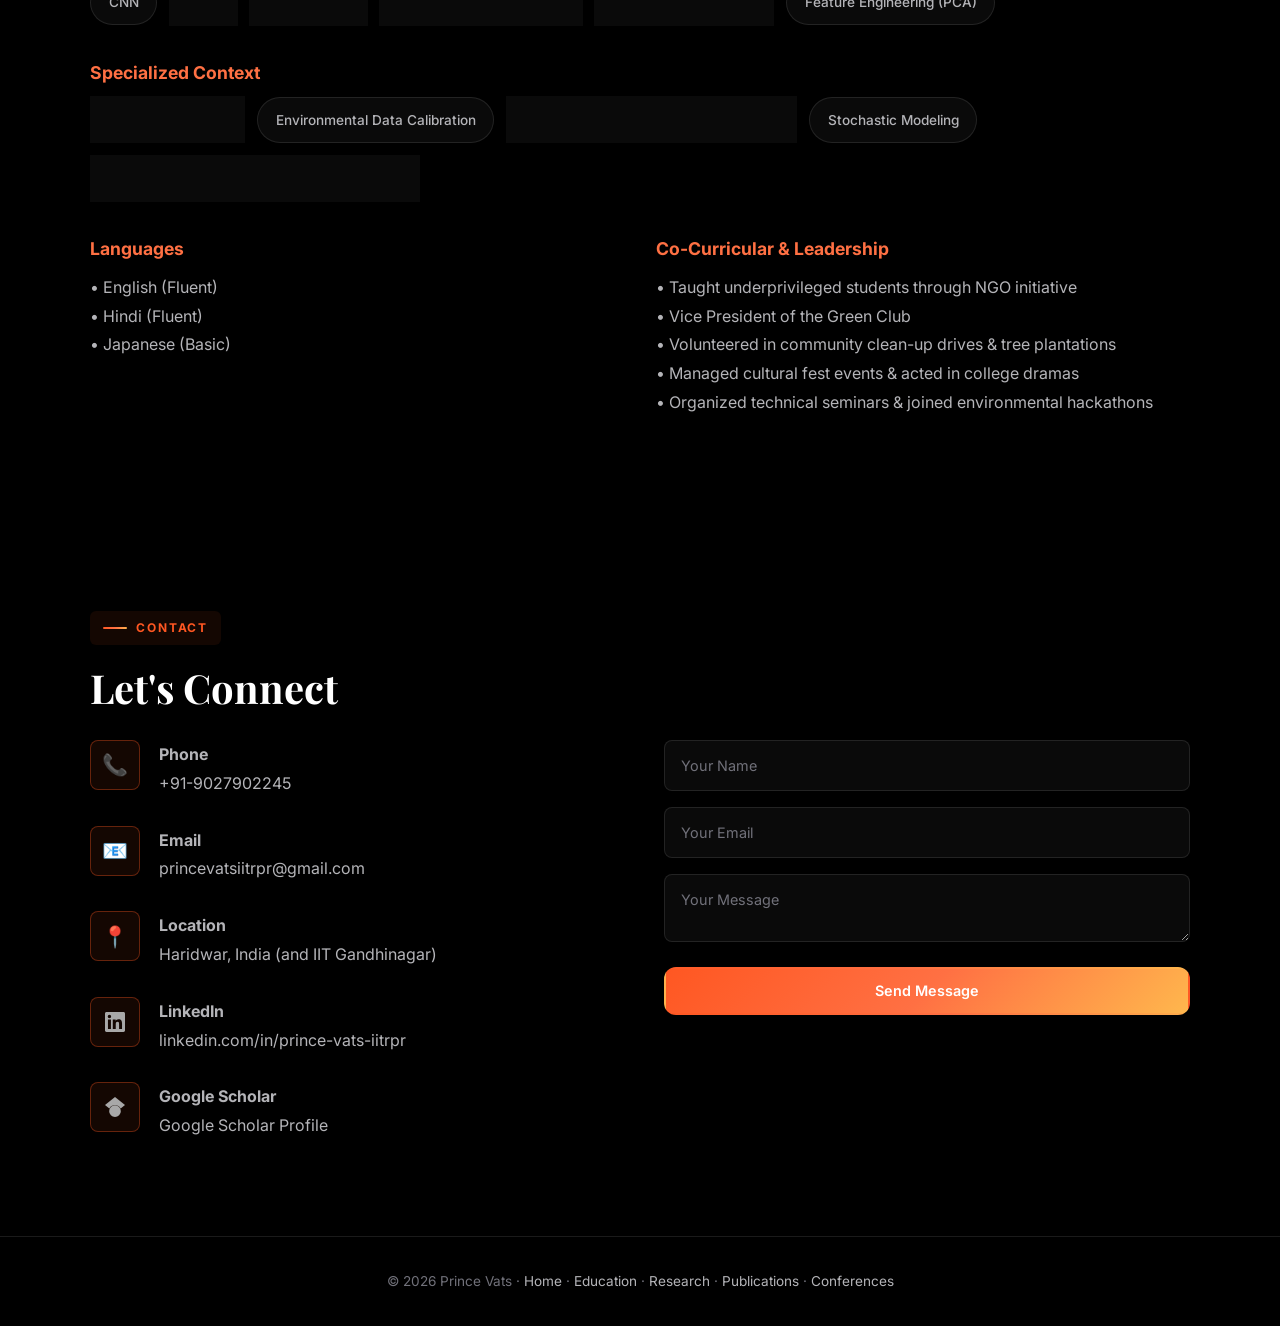
==== commit 0cb216e3: "Updated index.html" ====
--- a/index.html
+++ b/index.html
@@ -45,7 +45,7 @@
       <div class="hero-grid">
         <div class="hero-text">
           <div class="hero-badge"><span class="dot"></span> Open to Collaborations</div>
-          <h1 class="hero-name">Prince <span class="gradient">Vats</span></h1>
+          <h1 class="hero-name">Prince Vats</h1>
           <p class="hero-title">Environmental Engineer &amp; PhD Researcher</p>
           <p class="hero-affiliation">Indian Institute of Technology Gandhinagar</p>
           <div class="hero-buttons">
@@ -96,7 +96,7 @@
             networks.
           </p>
           <p>
-            I am highly skilled in developing advanced machine learning and deep learning models (GNN, LSTM, CNN) for
+            I am skilled in developing advanced machine learning and deep learning models (GNN, LSTM, CNN) for
             <strong>PM<sub>2.5</sub> prediction</strong>, dynamic forecasting, and integrating high-resolution air
             quality data with meteorological features to generate impactful, research-driven insights that support
             environmental decision-making.
@@ -331,4 +331,4 @@
 
 </body>
 
-</html>+</html>
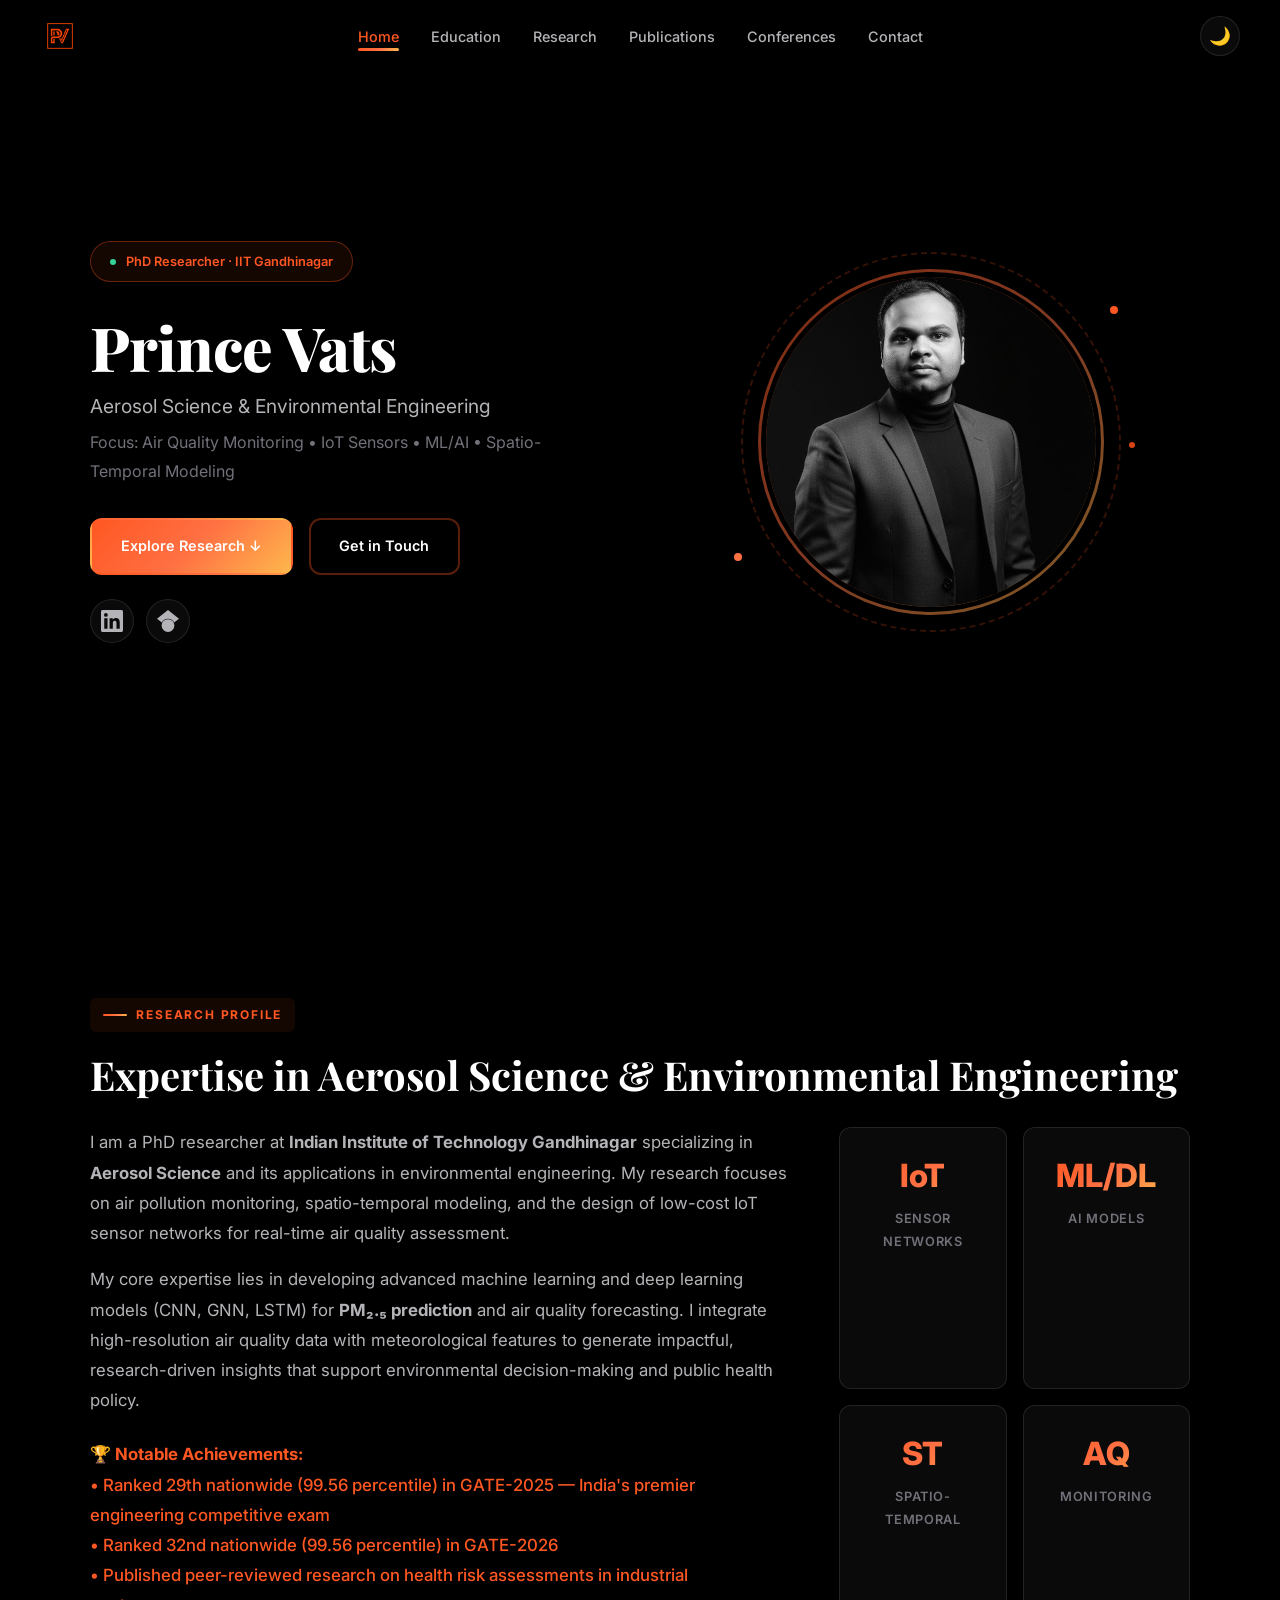
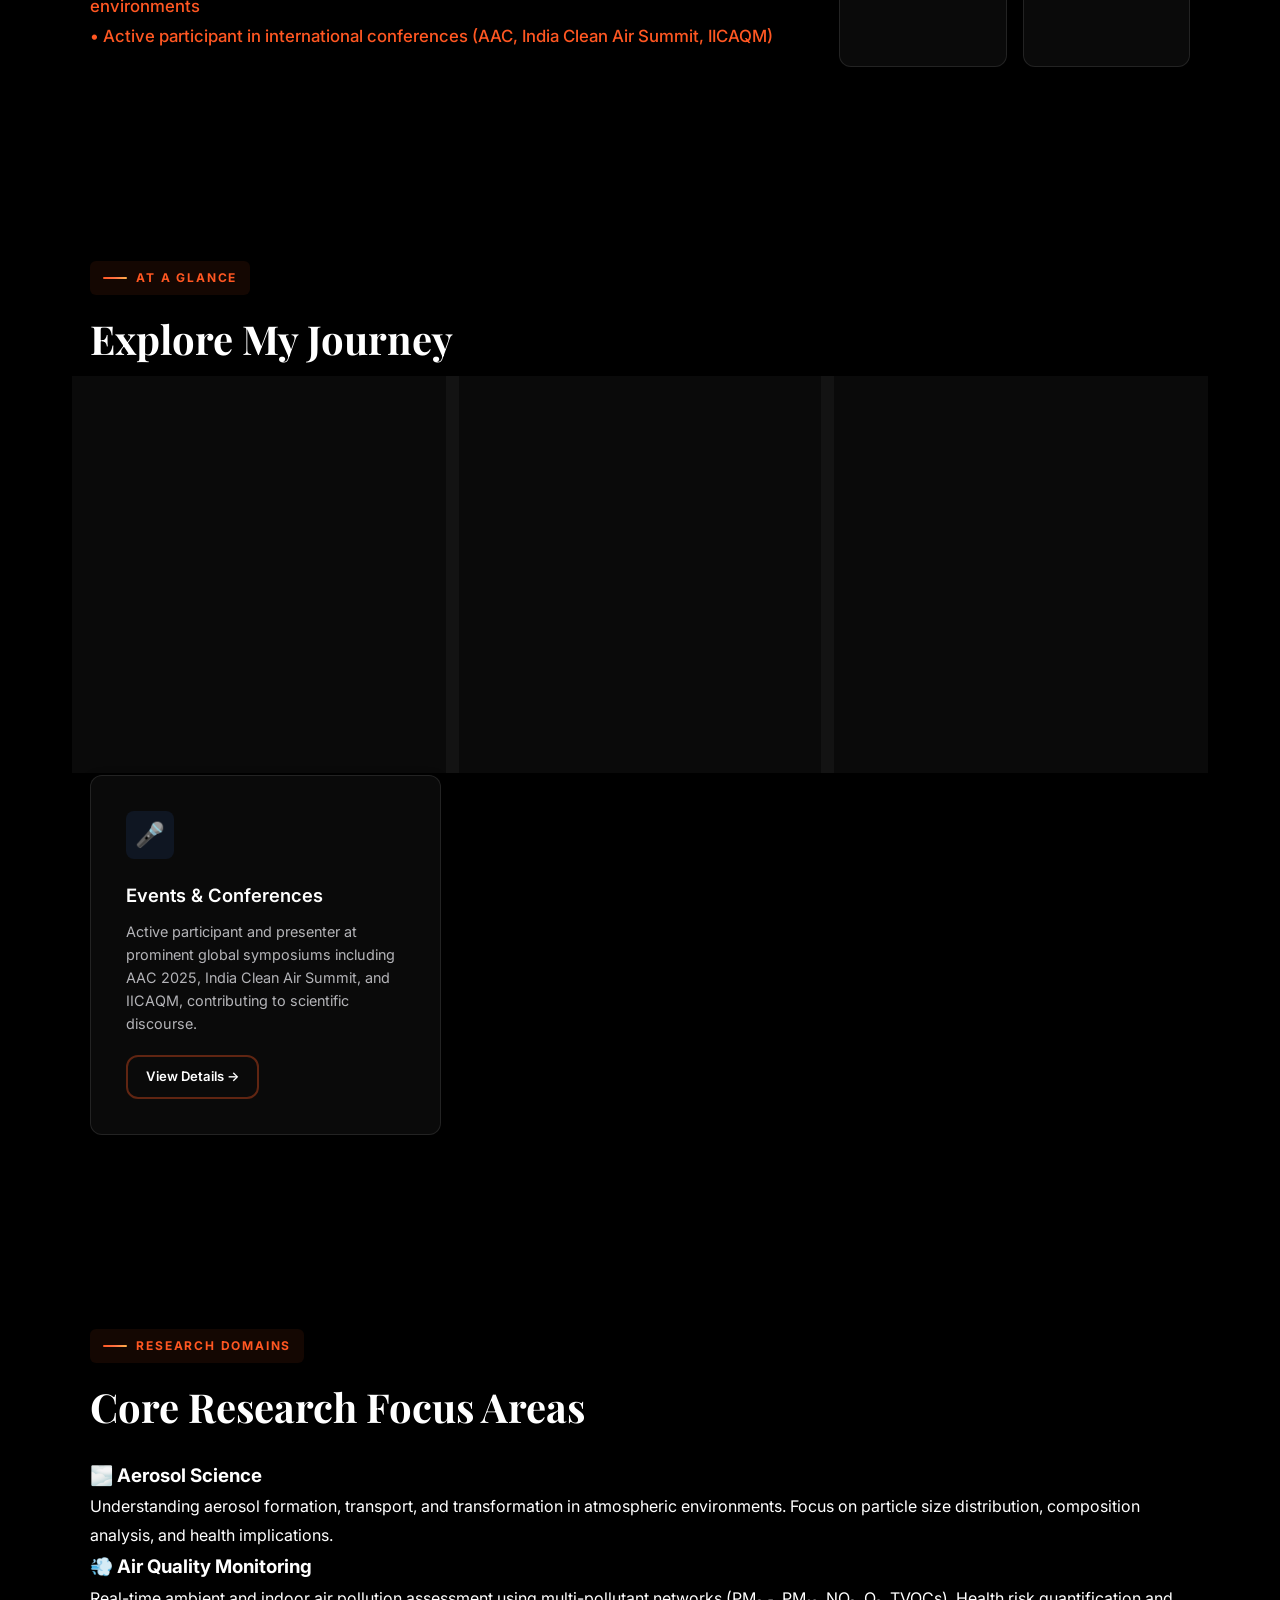
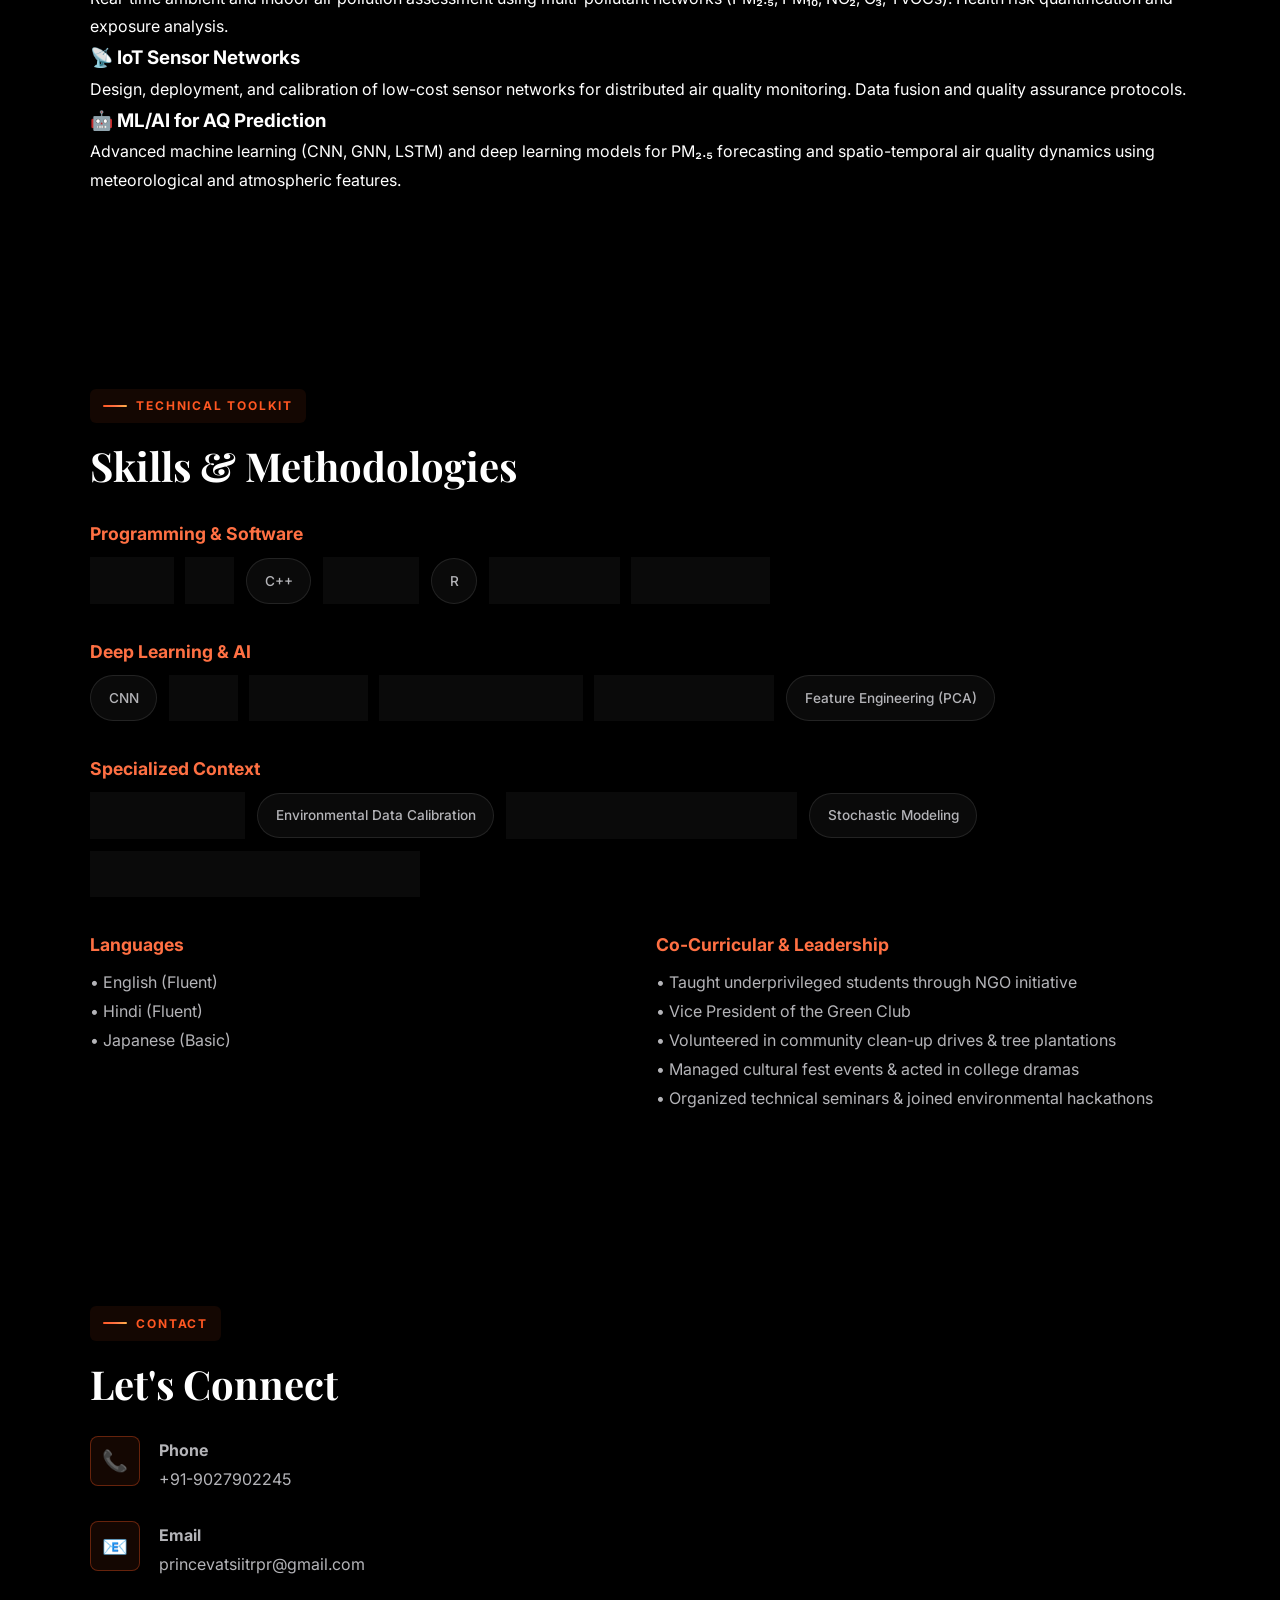
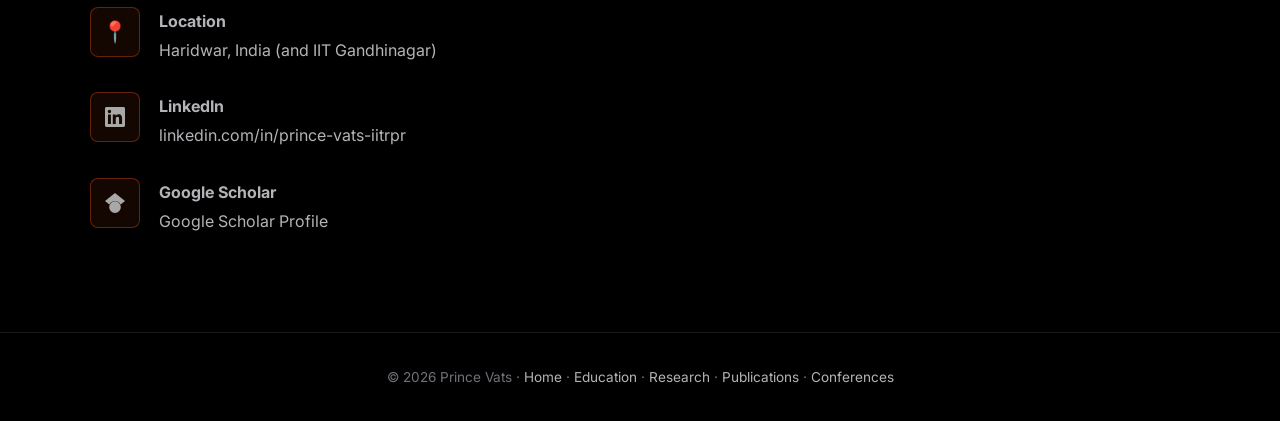
==== commit 0675f04e: "Merge branch 'main' of https://github.com/prince-vats/prince-vats.github.io" ====
--- a/index.html
+++ b/index.html
@@ -44,12 +44,12 @@
     <div class="section-container">
       <div class="hero-grid">
         <div class="hero-text">
-          <div class="hero-badge"><span class="dot"></span> Open to Collaborations</div>
+          <div class="hero-badge"><span class="dot"></span> PhD Researcher · IIT Gandhinagar</div>
           <h1 class="hero-name">Prince Vats</h1>
-          <p class="hero-title">Environmental Engineer &amp; PhD Researcher</p>
-          <p class="hero-affiliation">Indian Institute of Technology Gandhinagar</p>
+          <p class="hero-title">Aerosol Science & Environmental Engineering</p>
+          <p class="hero-affiliation">Focus: Air Quality Monitoring • IoT Sensors • ML/AI • Spatio-Temporal Modeling</p>
           <div class="hero-buttons">
-            <a href="#overview" class="btn btn-primary">Explore My Work ↓</a>
+            <a href="#overview" class="btn btn-primary">Explore Research ↓</a>
             <a href="#contact" class="btn btn-outline">Get in Touch</a>
           </div>
           <!-- Social links -->
@@ -85,27 +85,28 @@
   <!-- ===== About ===== -->
   <section id="about">
     <div class="section-container reveal">
-      <span class="section-label">Profile</span>
-      <h2 class="section-title">Bridging Aerosol Science, Sensors &amp; AI</h2>
+      <span class="section-label">Research Profile</span>
+      <h2 class="section-title">Expertise in Aerosol Science & Environmental Engineering</h2>
       <div class="about-content">
         <div class="about-text">
           <p>
-            I am a PhD researcher at the <strong>Indian Institute of Technology Gandhinagar</strong> studying
-            <strong>Aerosol Science</strong>, with an extensive focus on its applications in environmental engineering,
-            including air-pollution monitoring, spatio-temporal modelling, and the deployment of low-cost IoT sensor
-            networks.
+            I am a PhD researcher at <strong>Indian Institute of Technology Gandhinagar</strong> specializing in
+            <strong>Aerosol Science</strong> and its applications in environmental engineering. My research focuses on
+            air pollution monitoring, spatio-temporal modeling, and the design of low-cost IoT sensor networks for
+            real-time air quality assessment.
           </p>
           <p>
-            I am skilled in developing advanced machine learning and deep learning models (GNN, LSTM, CNN) for
-            <strong>PM<sub>2.5</sub> prediction</strong>, dynamic forecasting, and integrating high-resolution air
-            quality data with meteorological features to generate impactful, research-driven insights that support
-            environmental decision-making.
+            My core expertise lies in developing advanced machine learning and deep learning models (CNN, GNN, LSTM) for
+            <strong>PM₂.₅ prediction</strong> and air quality forecasting. I integrate high-resolution air quality data
+            with meteorological features to generate impactful, research-driven insights that support environmental
+            decision-making and public health policy.
           </p>
-          <p style="color: var(--accent-1); font-weight: 500;">
-            <br>⭐ Achieved 29th rank nationwide (99.56 percentile) in India's Graduate Aptitude Test in Engineering
-            (GATE-2025) - a highly competitive national exam for engineering graduates.
-            <br>⭐ Achieved 32nd rank nationwide (99.56 percentile) in India's Graduate Aptitude Test in Engineering
-            (GATE-2026) - a highly competitive national exam for engineering graduates.
+          <p style="color: var(--accent-1); font-weight: 500; margin-top: 1.5rem;">
+            <strong>🏆 Notable Achievements:</strong>
+            <br>• Ranked 29th nationwide (99.56 percentile) in GATE-2025 — India's premier engineering competitive exam
+            <br>• Ranked 32nd nationwide (99.56 percentile) in GATE-2026
+            <br>• Published peer-reviewed research on health risk assessments in industrial environments
+            <br>• Active participant in international conferences (AAC, India Clean Air Summit, IICAQM)
           </p>
         </div>
         <div class="stats-grid">
@@ -114,11 +115,11 @@
             <div class="stat-label">Sensor Networks</div>
           </div>
           <div class="stat-card">
-            <div class="stat-number">AI/ML</div>
-            <div class="stat-label">Calibration</div>
+            <div class="stat-number">ML/DL</div>
+            <div class="stat-label">AI Models</div>
           </div>
           <div class="stat-card">
-            <div class="stat-number">DL</div>
+            <div class="stat-number">ST</div>
             <div class="stat-label">Spatio-Temporal</div>
           </div>
           <div class="stat-card">
@@ -173,6 +174,32 @@
           <a href="pages/conferences.html" class="btn btn-outline btn-sm">View Details →</a>
         </div>
 
+      </div>
+    </div>
+  </section>
+
+  <!-- ===== Research Focus Areas ===== -->
+  <section id="research-focus">
+    <div class="section-container reveal">
+      <span class="section-label">Research Domains</span>
+      <h2 class="section-title">Core Research Focus Areas</h2>
+      <div class="focus-areas-grid">
+        <div class="focus-area-card">
+          <h3>🌫️ Aerosol Science</h3>
+          <p>Understanding aerosol formation, transport, and transformation in atmospheric environments. Focus on particle size distribution, composition analysis, and health implications.</p>
+        </div>
+        <div class="focus-area-card">
+          <h3>💨 Air Quality Monitoring</h3>
+          <p>Real-time ambient and indoor air pollution assessment using multi-pollutant networks (PM₂.₅, PM₁₀, NO₂, O₃, TVOCs). Health risk quantification and exposure analysis.</p>
+        </div>
+        <div class="focus-area-card">
+          <h3>📡 IoT Sensor Networks</h3>
+          <p>Design, deployment, and calibration of low-cost sensor networks for distributed air quality monitoring. Data fusion and quality assurance protocols.</p>
+        </div>
+        <div class="focus-area-card">
+          <h3>🤖 ML/AI for AQ Prediction</h3>
+          <p>Advanced machine learning (CNN, GNN, LSTM) and deep learning models for PM₂.₅ forecasting and spatio-temporal air quality dynamics using meteorological and atmospheric features.</p>
+        </div>
       </div>
     </div>
   </section>
@@ -252,68 +279,54 @@
     <div class="section-container reveal">
       <span class="section-label">Contact</span>
       <h2 class="section-title">Let's Connect</h2>
-      <div class="contact-grid">
-        <div class="contact-info">
-          <div class="contact-item">
-            <div class="contact-icon">📞</div>
-            <div>
-              <strong>Phone</strong><br />
-              +91-9027902245
-            </div>
-          </div>
-          <div class="contact-item">
-            <div class="contact-icon">📧</div>
-            <div>
-              <strong>Email</strong><br />
-              <a href="mailto:princevatsiitrpr@gmail.com">princevatsiitrpr@gmail.com</a>
-            </div>
-          </div>
-          <div class="contact-item">
-            <div class="contact-icon">📍</div>
-            <div>
-              <strong>Location</strong><br />
-              Haridwar, India (and IIT Gandhinagar)
-            </div>
-          </div>
-          <div class="contact-item">
-            <div class="contact-icon">
-              <svg xmlns="http://www.w3.org/2000/svg" width="20" height="20" viewBox="0 0 24 24" fill="#a8a8a8">
-                <path
-                  d="M20.447 20.452h-3.554v-5.569c0-1.328-.027-3.037-1.852-3.037-1.853 0-2.136 1.445-2.136 2.939v5.667H9.351V9h3.414v1.561h.046c.477-.9 1.637-1.85 3.37-1.85 3.601 0 4.267 2.37 4.267 5.455v6.286zM5.337 7.433a2.062 2.062 0 01-2.063-2.065 2.064 2.064 0 112.063 2.065zm1.782 13.019H3.555V9h3.564v11.452zM22.225 0H1.771C.792 0 0 .774 0 1.729v20.542C0 23.227.792 24 1.771 24h20.451C23.2 24 24 23.227 24 22.271V1.729C24 .774 23.2 0 22.222 0h.003z" />
-              </svg>
-            </div>
-            <div>
-              <strong>LinkedIn</strong><br />
-              <a href="https://www.linkedin.com/in/prince-vats-iitrpr/" target="_blank"
-                rel="noopener">linkedin.com/in/prince-vats-iitrpr</a>
-            </div>
-          </div>
-          <div class="contact-item">
-            <div class="contact-icon">
-              <svg xmlns="http://www.w3.org/2000/svg" width="20" height="20" viewBox="0 0 24 24" fill="#a8a8a8">
-                <path
-                  d="M5.242 13.769L0 9.5 12 0l12 9.5-5.242 4.269C17.548 11.249 14.978 9.5 12 9.5c-2.977 0-5.548 1.748-6.758 4.269zM12 10a7 7 0 1 0 0 14 7 7 0 0 0 0-14z" />
-              </svg>
-            </div>
-            <div>
-              <strong>Google Scholar</strong><br />
-              <a href="https://scholar.google.com/citations?user=SPHQZR8AAAAJ&hl=en" target="_blank"
-                rel="noopener">Google Scholar Profile</a>
-            </div>
-          </div>
-        </div>
-        <form class="contact-form" onsubmit="handleSubmit(event)">
-          <div class="form-group">
-            <input type="text" placeholder="Your Name" required />
-          </div>
-          <div class="form-group">
-            <input type="email" placeholder="Your Email" required />
-          </div>
-          <div class="form-group">
-            <textarea placeholder="Your Message" required></textarea>
-          </div>
-          <button type="submit" class="btn btn-primary" style="width:100%;justify-content:center;">Send Message</button>
-        </form>
+      <div class="contact-info">
+        <div class="contact-item">
+          <div class="contact-icon">📞</div>
+          <div>
+            <strong>Phone</strong><br />
+            +91-9027902245
+          </div>
+        </div>
+        <div class="contact-item">
+          <div class="contact-icon">📧</div>
+          <div>
+            <strong>Email</strong><br />
+            <a href="mailto:princevatsiitrpr@gmail.com">princevatsiitrpr@gmail.com</a>
+          </div>
+        </div>
+        <div class="contact-item">
+          <div class="contact-icon">📍</div>
+          <div>
+            <strong>Location</strong><br />
+            Haridwar, India (and IIT Gandhinagar)
+          </div>
+        </div>
+        <div class="contact-item">
+          <div class="contact-icon">
+            <svg xmlns="http://www.w3.org/2000/svg" width="20" height="20" viewBox="0 0 24 24" fill="#a8a8a8">
+              <path
+                d="M20.447 20.452h-3.554v-5.569c0-1.328-.027-3.037-1.852-3.037-1.853 0-2.136 1.445-2.136 2.939v5.667H9.351V9h3.414v1.561h.046c.477-.9 1.637-1.85 3.37-1.85 3.601 0 4.267 2.37 4.267 5.455v6.286zM5.337 7.433a2.062 2.062 0 01-2.063-2.065 2.064 2.064 0 112.063 2.065zm1.782 13.019H3.555V9h3.564v11.452zM22.225 0H1.771C.792 0 0 .774 0 1.729v20.542C0 23.227.792 24 1.771 24h20.451C23.2 24 24 23.227 24 22.271V1.729C24 .774 23.2 0 22.222 0h.003z" />
+            </svg>
+          </div>
+          <div>
+            <strong>LinkedIn</strong><br />
+            <a href="https://www.linkedin.com/in/prince-vats-iitrpr/" target="_blank"
+              rel="noopener">linkedin.com/in/prince-vats-iitrpr</a>
+          </div>
+        </div>
+        <div class="contact-item">
+          <div class="contact-icon">
+            <svg xmlns="http://www.w3.org/2000/svg" width="20" height="20" viewBox="0 0 24 24" fill="#a8a8a8">
+              <path
+                d="M5.242 13.769L0 9.5 12 0l12 9.5-5.242 4.269C17.548 11.249 14.978 9.5 12 9.5c-2.977 0-5.548 1.748-6.758 4.269zM12 10a7 7 0 1 0 0 14 7 7 0 0 0 0-14z" />
+            </svg>
+          </div>
+          <div>
+            <strong>Google Scholar</strong><br />
+            <a href="https://scholar.google.com/citations?user=SPHQZR8AAAAJ&hl=en" target="_blank"
+              rel="noopener">Google Scholar Profile</a>
+          </div>
+        </div>
       </div>
     </div>
   </section>
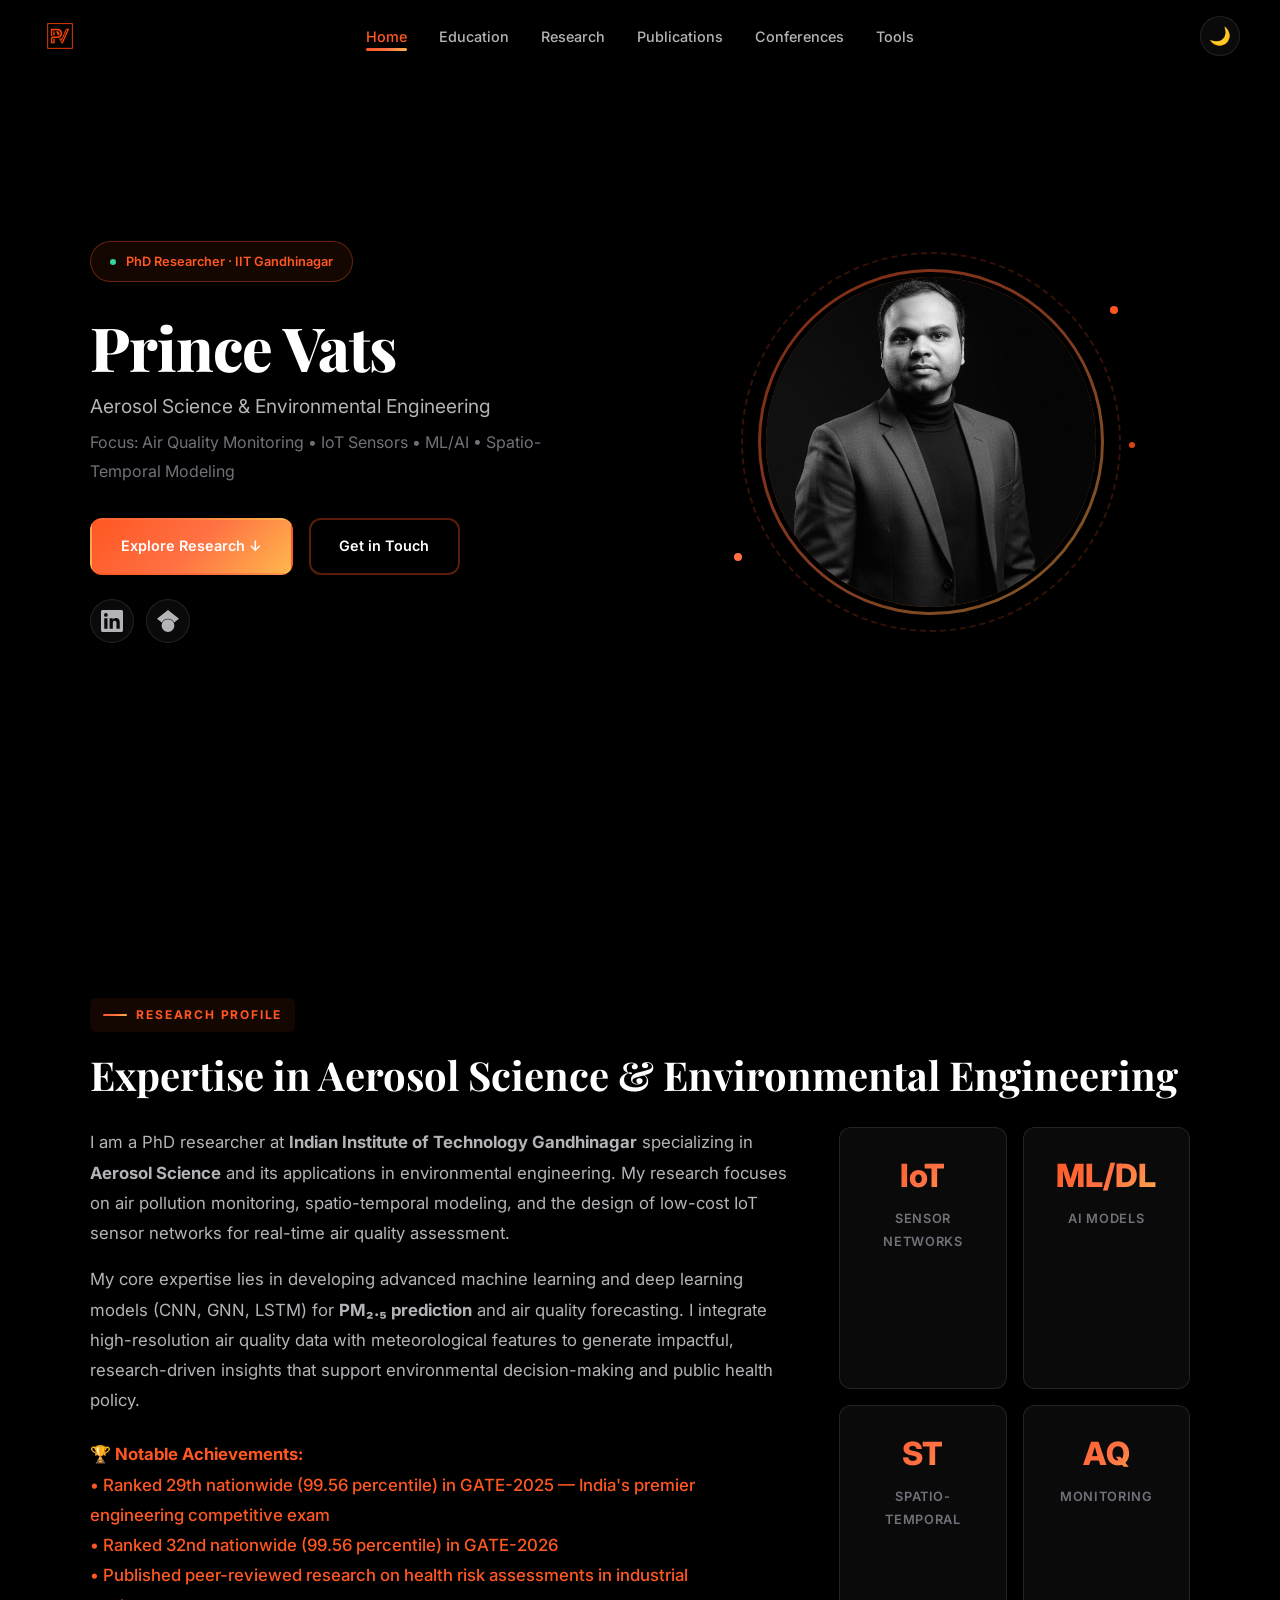
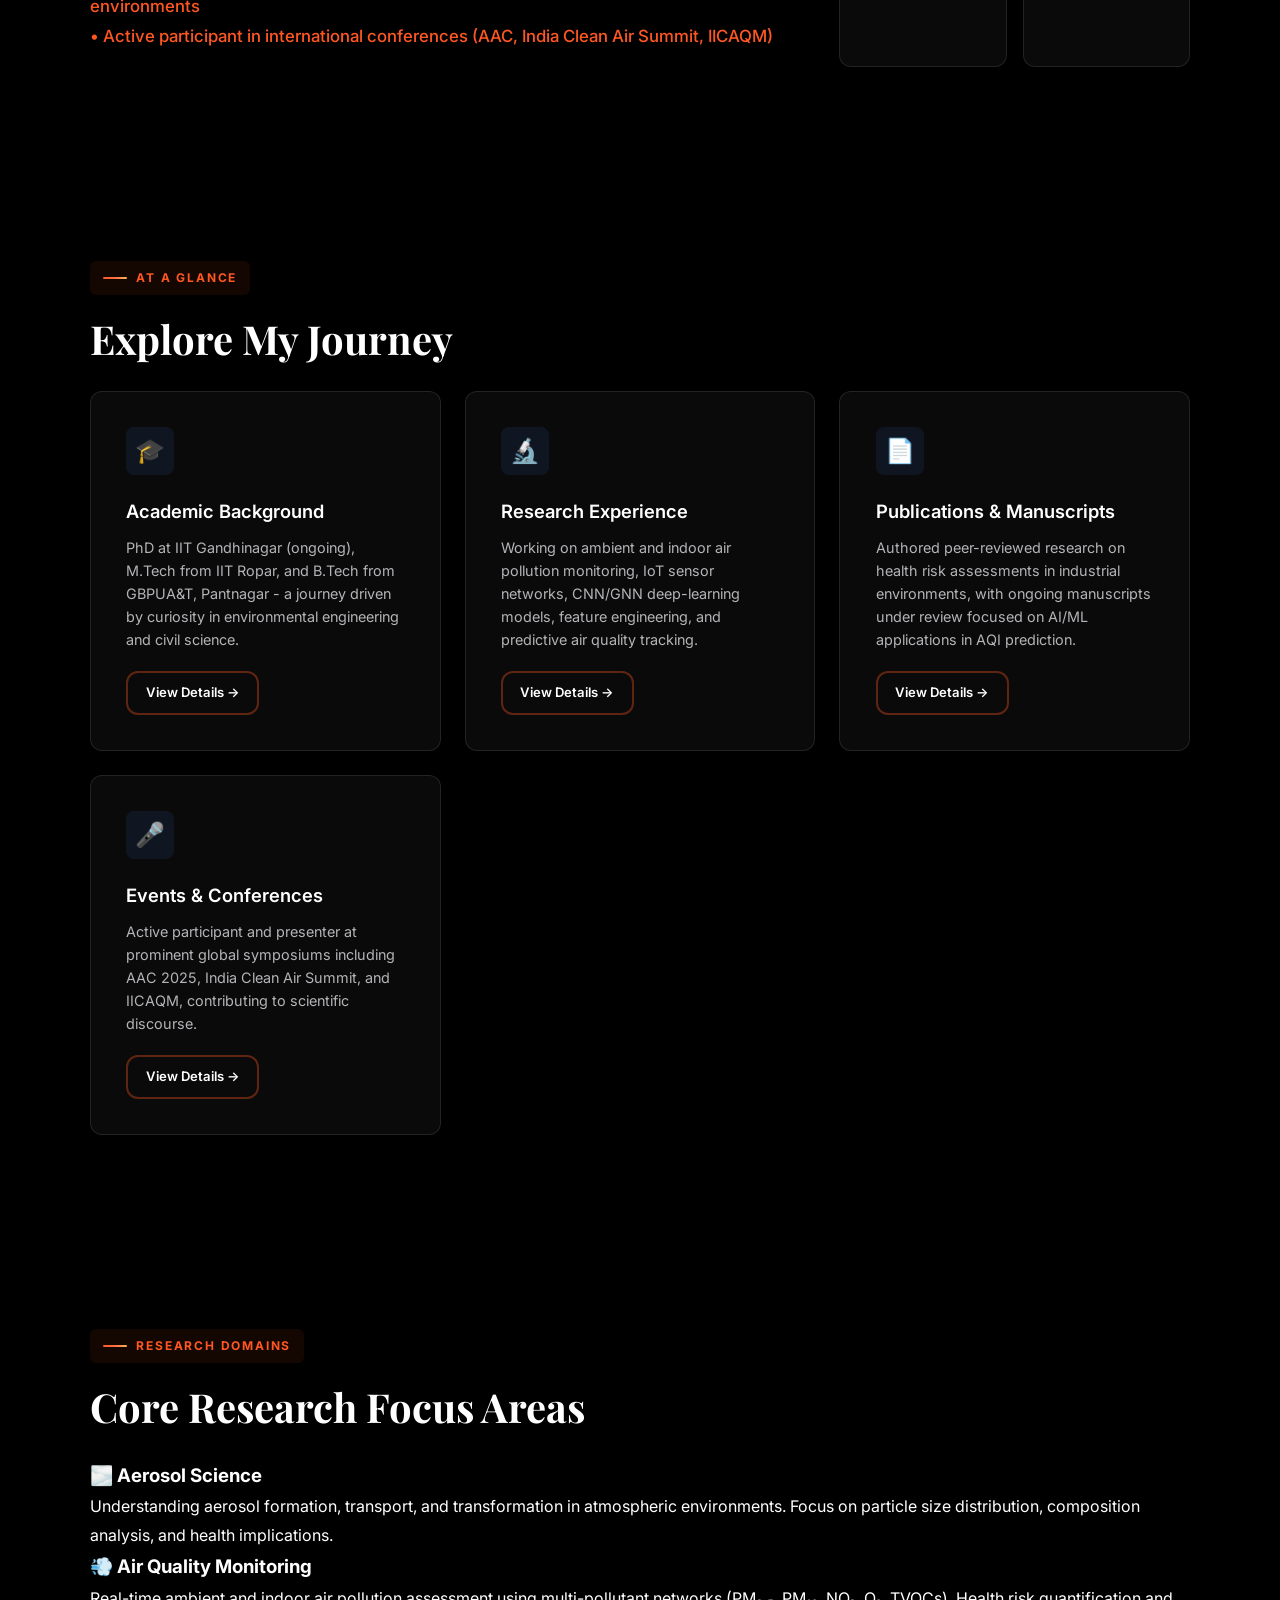
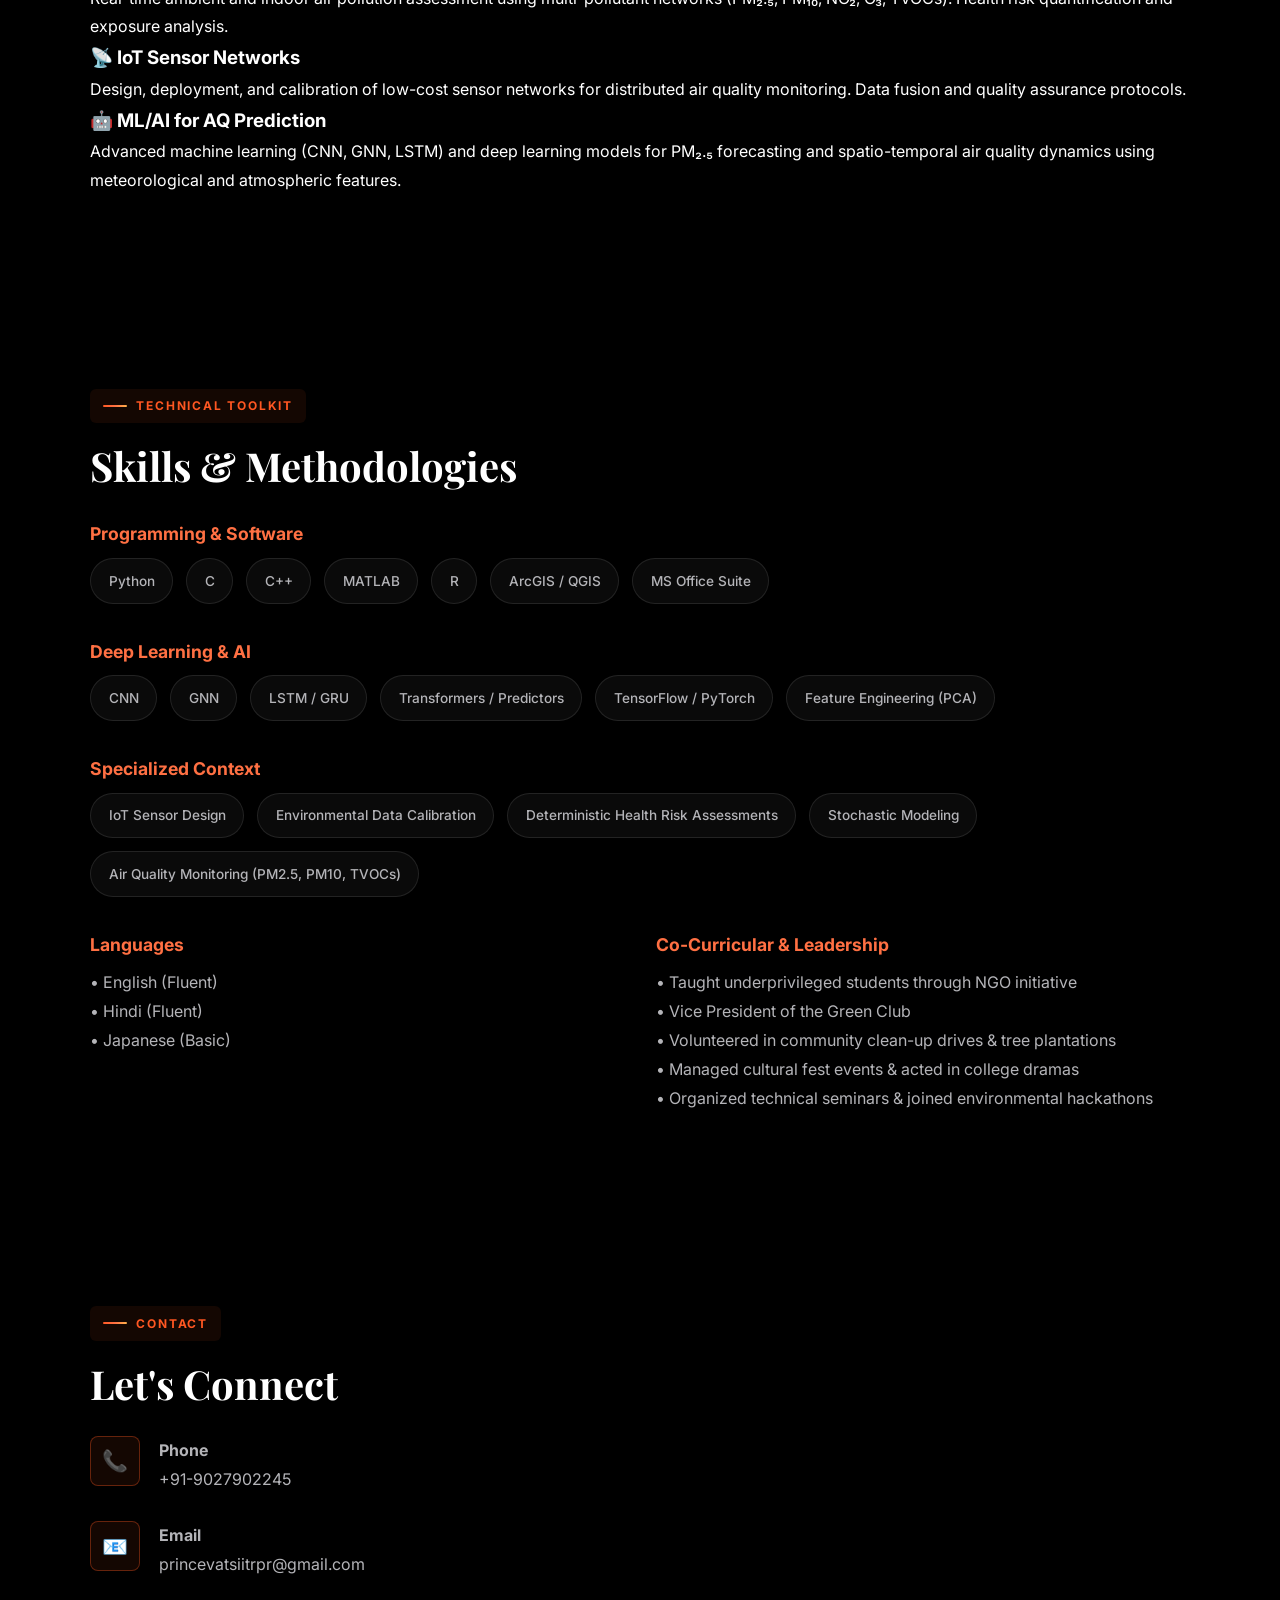
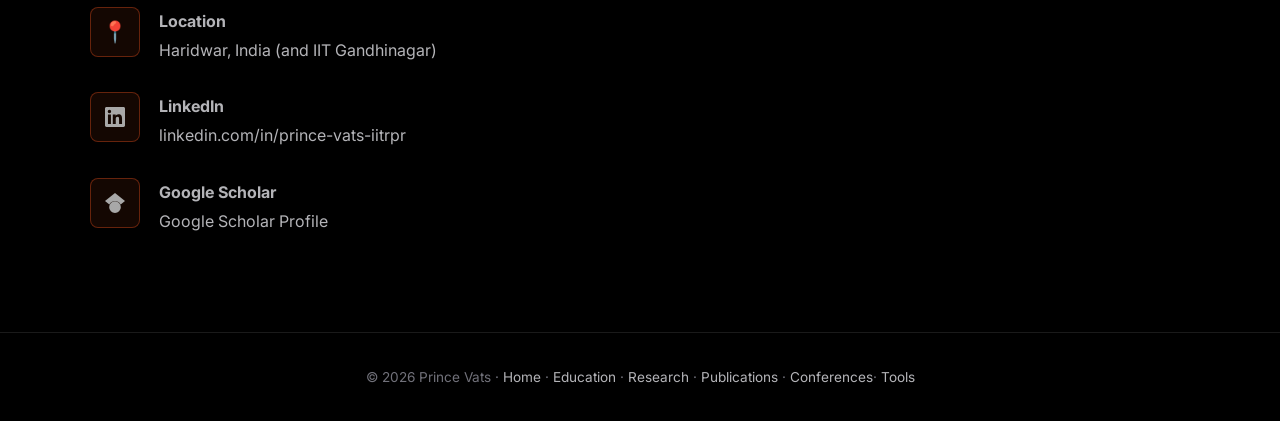
==== commit 36e35de9: "added tools" ====
--- a/index.html
+++ b/index.html
@@ -28,7 +28,7 @@
         <li><a href="pages/research.html">Research</a></li>
         <li><a href="pages/publications.html">Publications</a></li>
         <li><a href="pages/conferences.html">Conferences</a></li>
-        <li><a href="#contact">Contact</a></li>
+        <li><a href="pages/tools.html">Tools</a></li>
       </ul>
       <button class="theme-toggle" id="themeToggle" aria-label="Toggle dark mode" title="Toggle theme">
         <span>🌙</span>
@@ -335,7 +335,7 @@
   <footer class="footer">
     © 2026 Prince Vats · <a href="index.html">Home</a> · <a href="pages/education.html">Education</a> · <a
       href="pages/research.html">Research</a> · <a href="pages/publications.html">Publications</a> · <a
-      href="pages/conferences.html">Conferences</a>
+      href="pages/conferences.html">Conferences</a>· <a href="pages/tools.html">Tools</a>
   </footer>
 
   <!-- ===== Scripts ===== -->
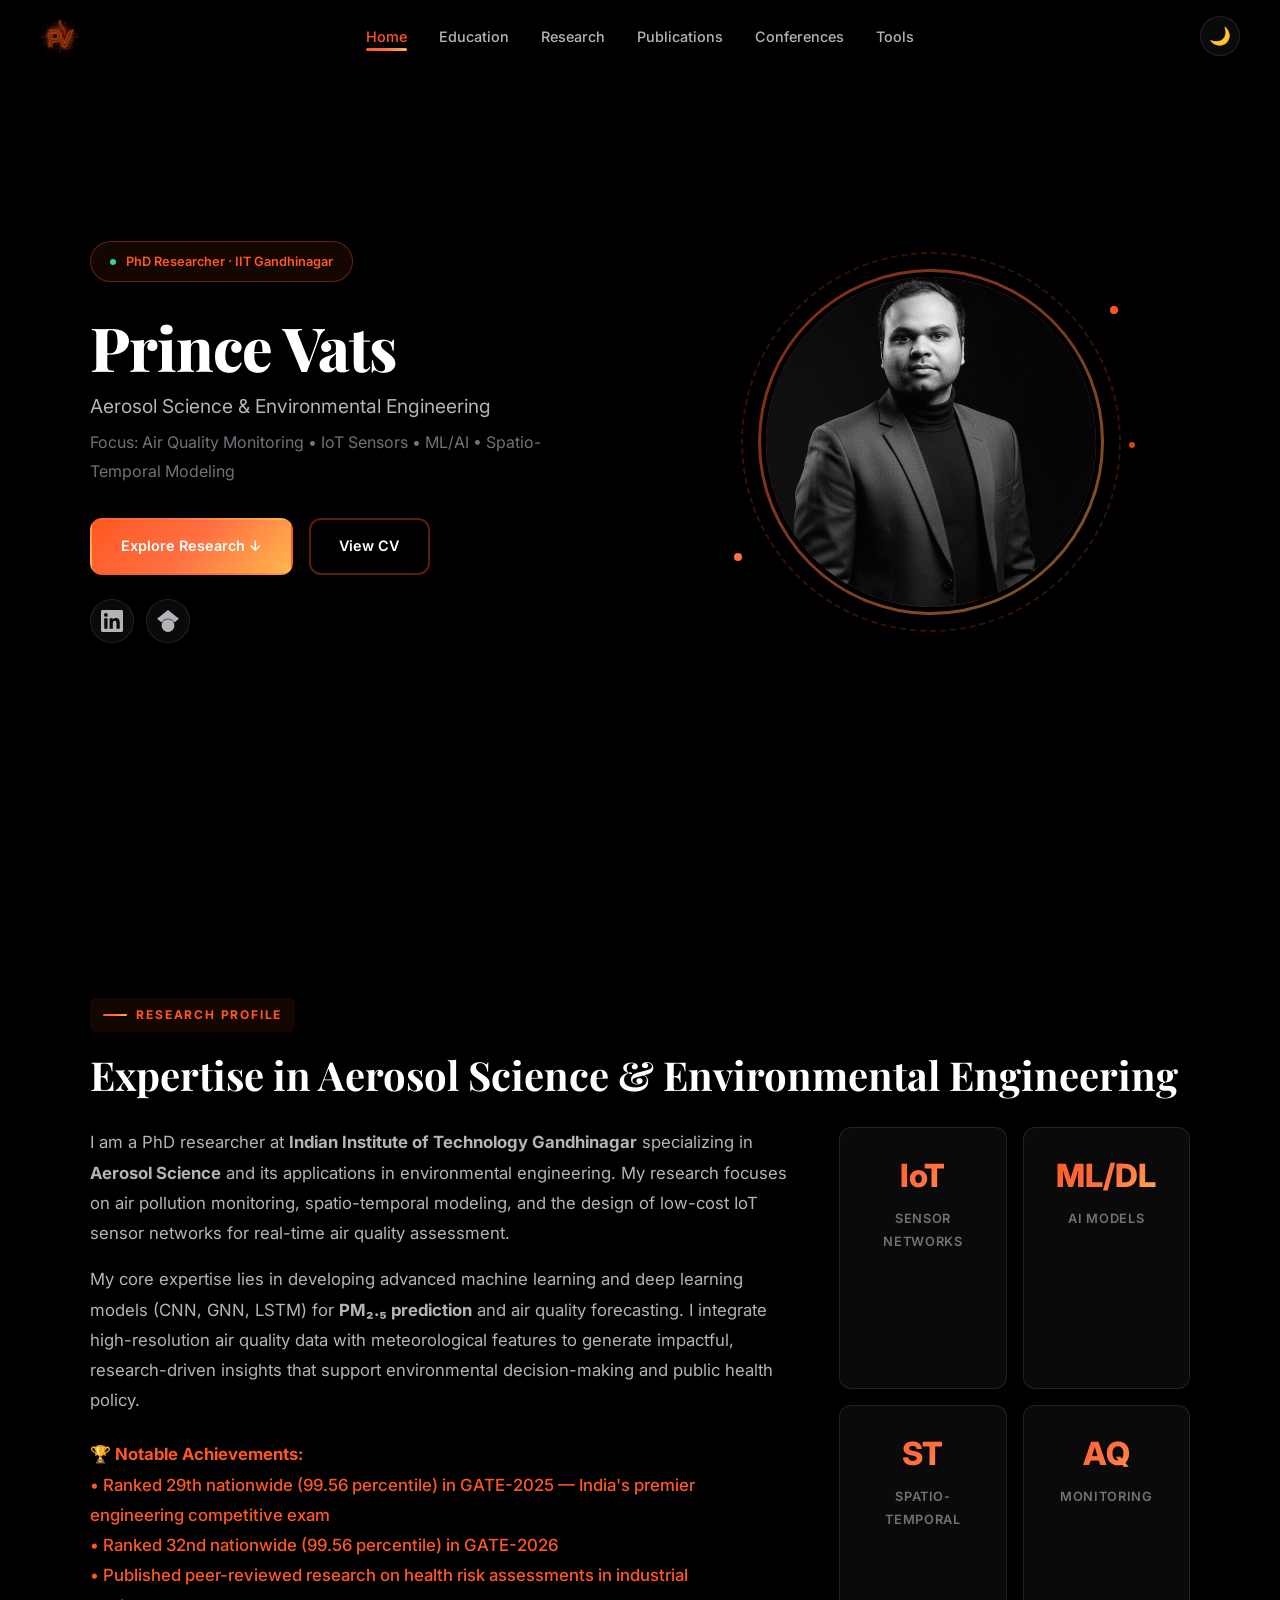
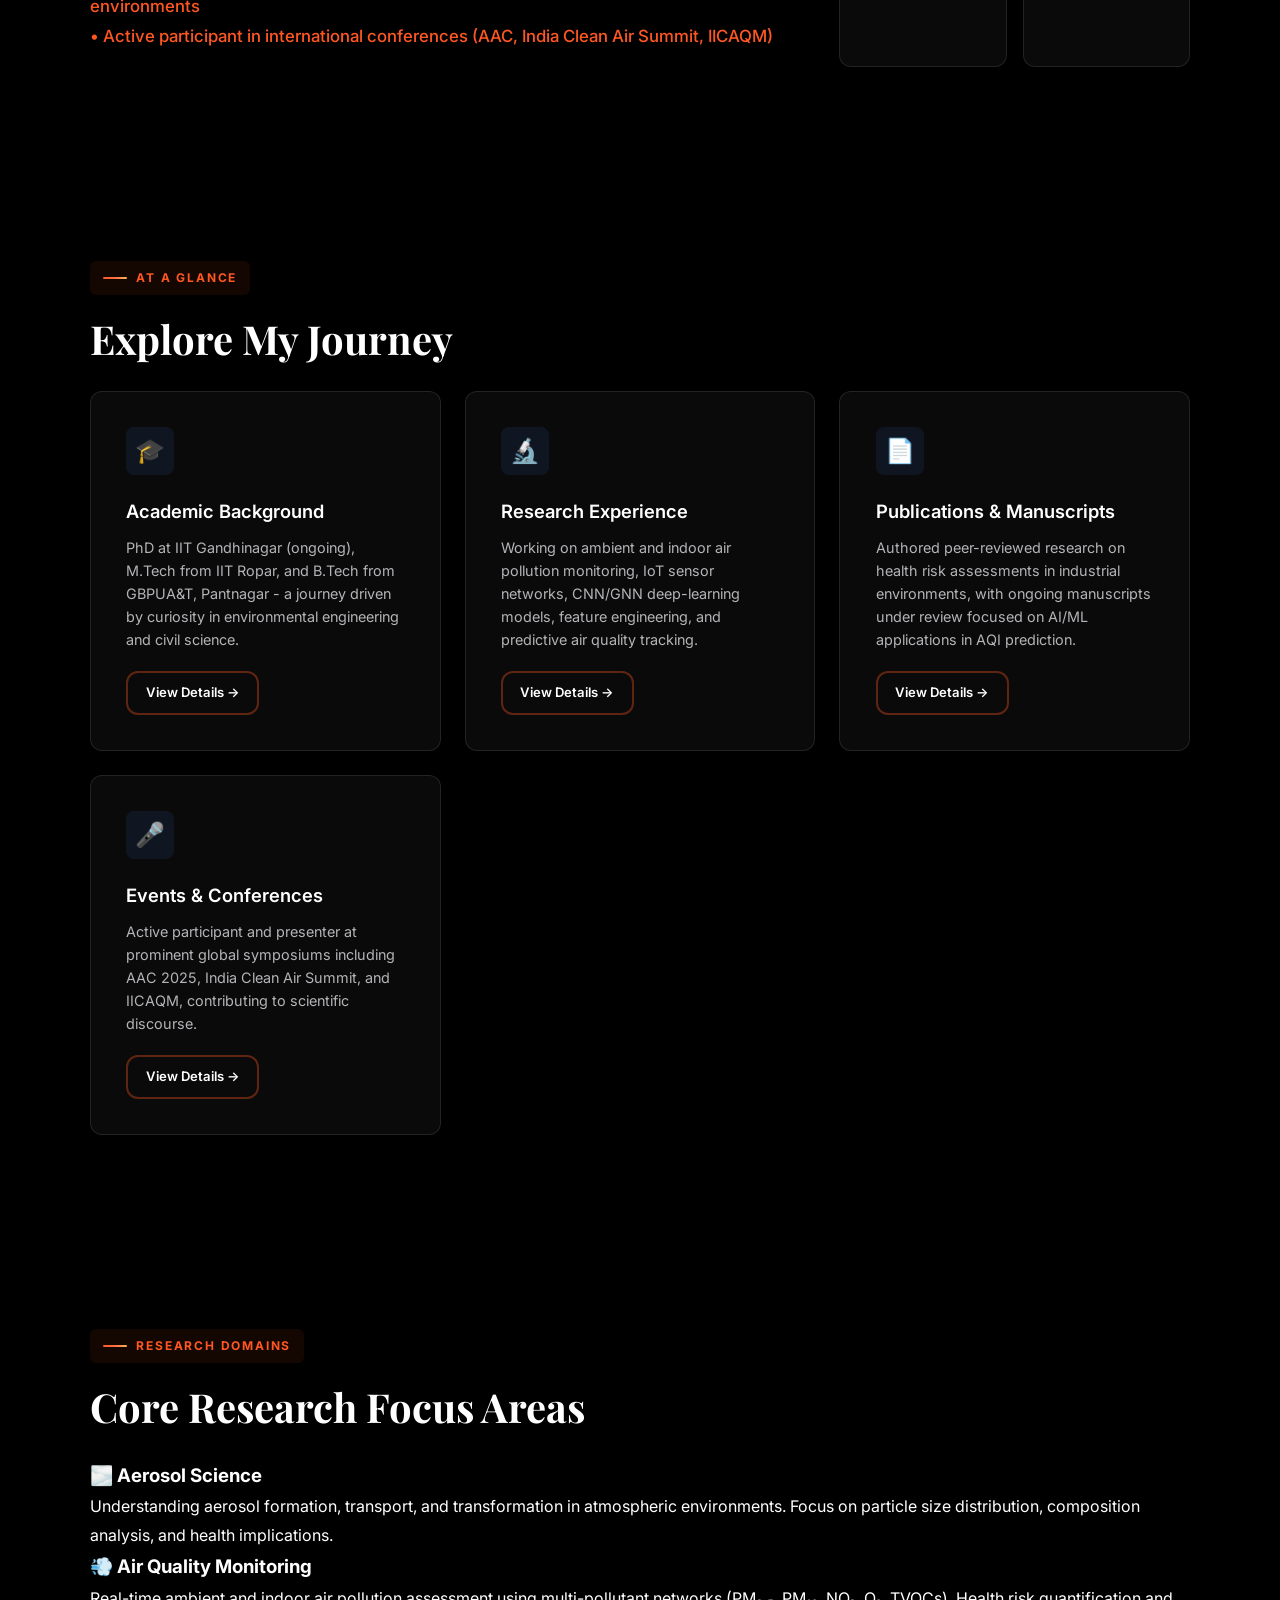
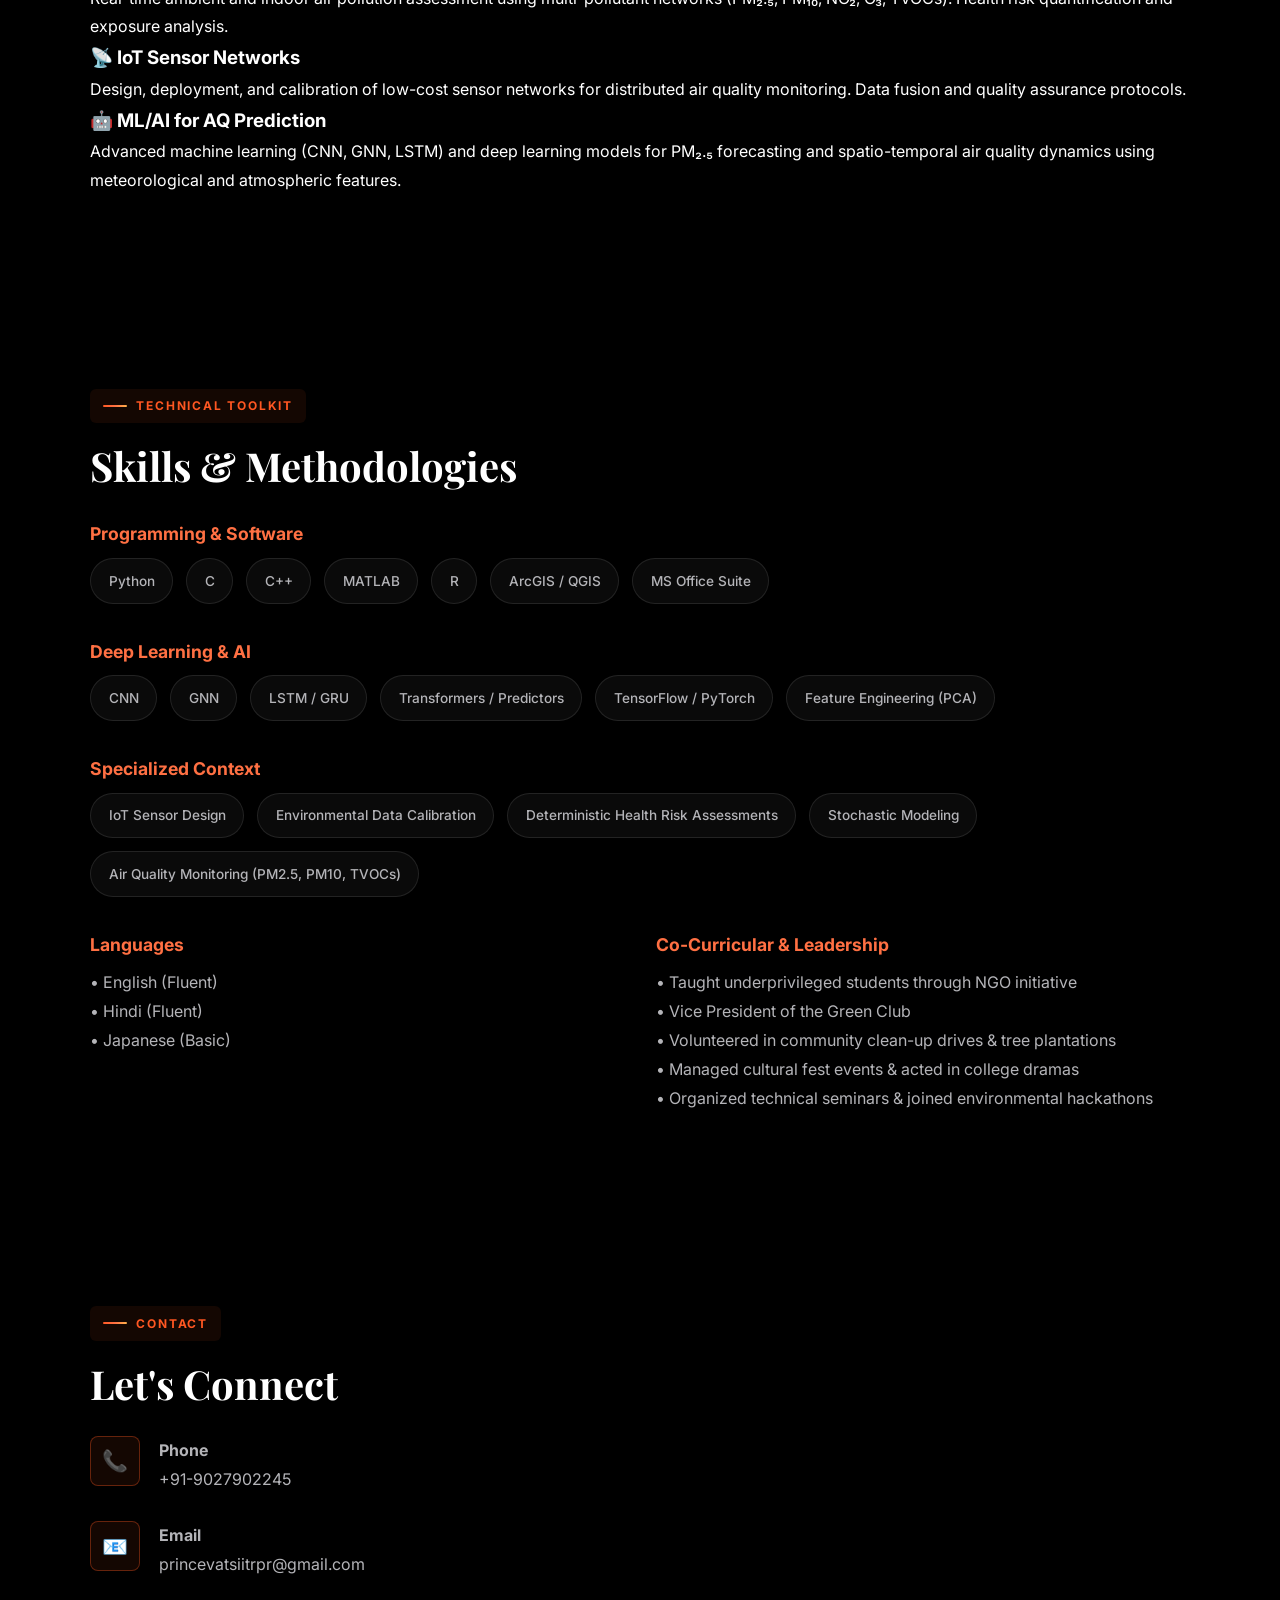
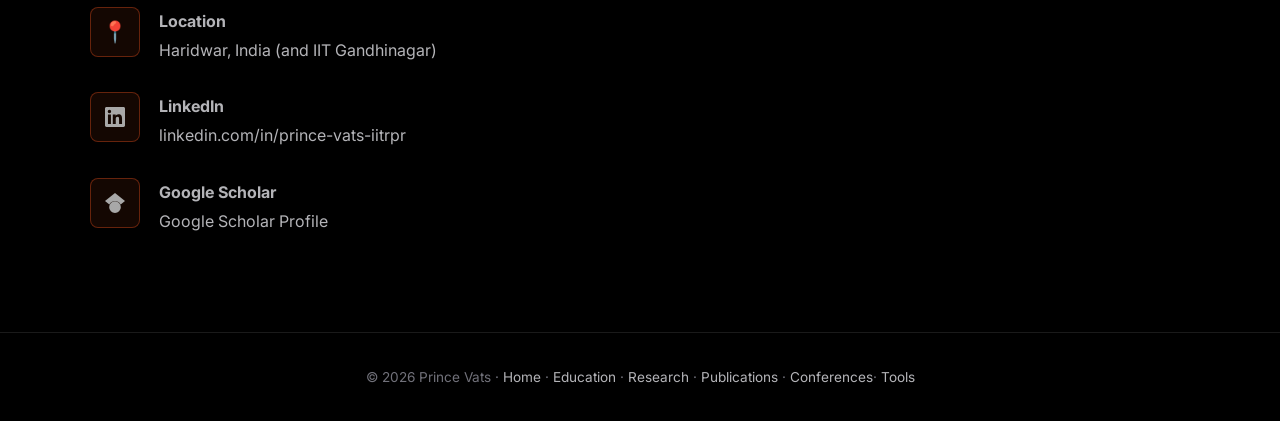
==== commit f1ddcdff: "feat: add CV link to hero section and include updated PDF file" ====
--- a/index.html
+++ b/index.html
@@ -7,8 +7,8 @@
   <title>Prince Vats - Environmental Engineer | Aerosol Science & Air Quality</title>
   <meta name="description"
     content="Prince Vats - PhD Researcher at IIT Gandhinagar specializing in aerosol science, environmental engineering, air pollution monitoring, AI/ML calibration, and deep-learning based spatio-temporal modelling." />
-  <link rel="icon" type="image/png" href="assets/images/PV.png" />
-  <link rel="stylesheet" href="css/style.css?v=3" />
+  <link rel="icon" type="image/png" href="assets/images/PV_logo.png" />
+  <link rel="stylesheet" href="css/style.css" />
 </head>
 
 <body>
@@ -20,7 +20,7 @@
   <nav class="navbar" id="navbar">
     <div class="nav-inner">
       <a href="index.html" class="nav-logo">
-        <img src="assets/images/PV.png" alt="PV Logo" />
+        <img src="assets/images/PV_logo.png" alt="PV Logo" />
       </a>
       <ul class="nav-links" id="navLinks">
         <li><a href="index.html" class="active">Home</a></li>
@@ -50,7 +50,9 @@
           <p class="hero-affiliation">Focus: Air Quality Monitoring • IoT Sensors • ML/AI • Spatio-Temporal Modeling</p>
           <div class="hero-buttons">
             <a href="#overview" class="btn btn-primary">Explore Research ↓</a>
-            <a href="#contact" class="btn btn-outline">Get in Touch</a>
+            <a href="assets/PDF/CV.pdf" class="btn btn-outline" target="_blank" rel="noopener">View CV</a>
+            <!-- <a href="#contact" class="btn btn-outline">Get in Touch</a> -->
+            <!-- <a href="assets/PDF/CV.pdf" class="btn btn-outline" download="Prince_Vats_CV.pdf">Download CV</a> -->
           </div>
           <!-- Social links -->
           <div class="hero-socials">
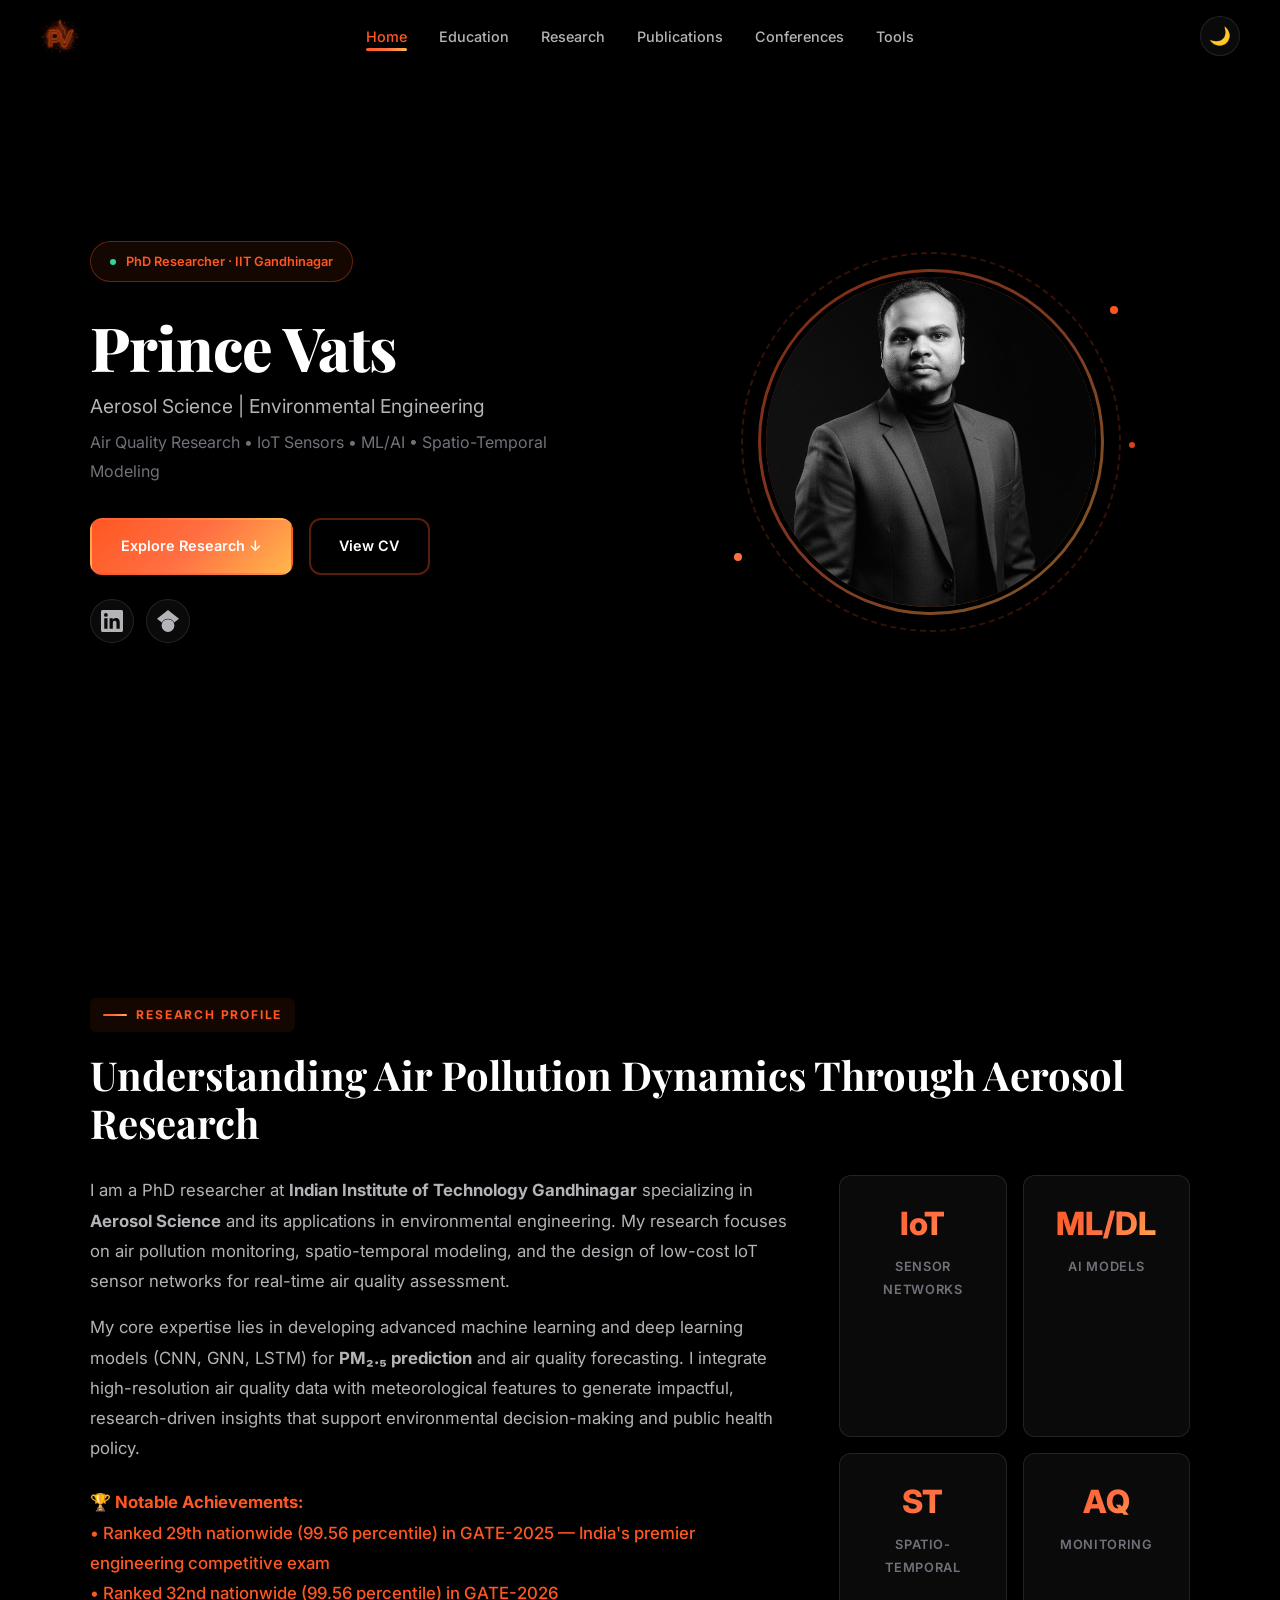
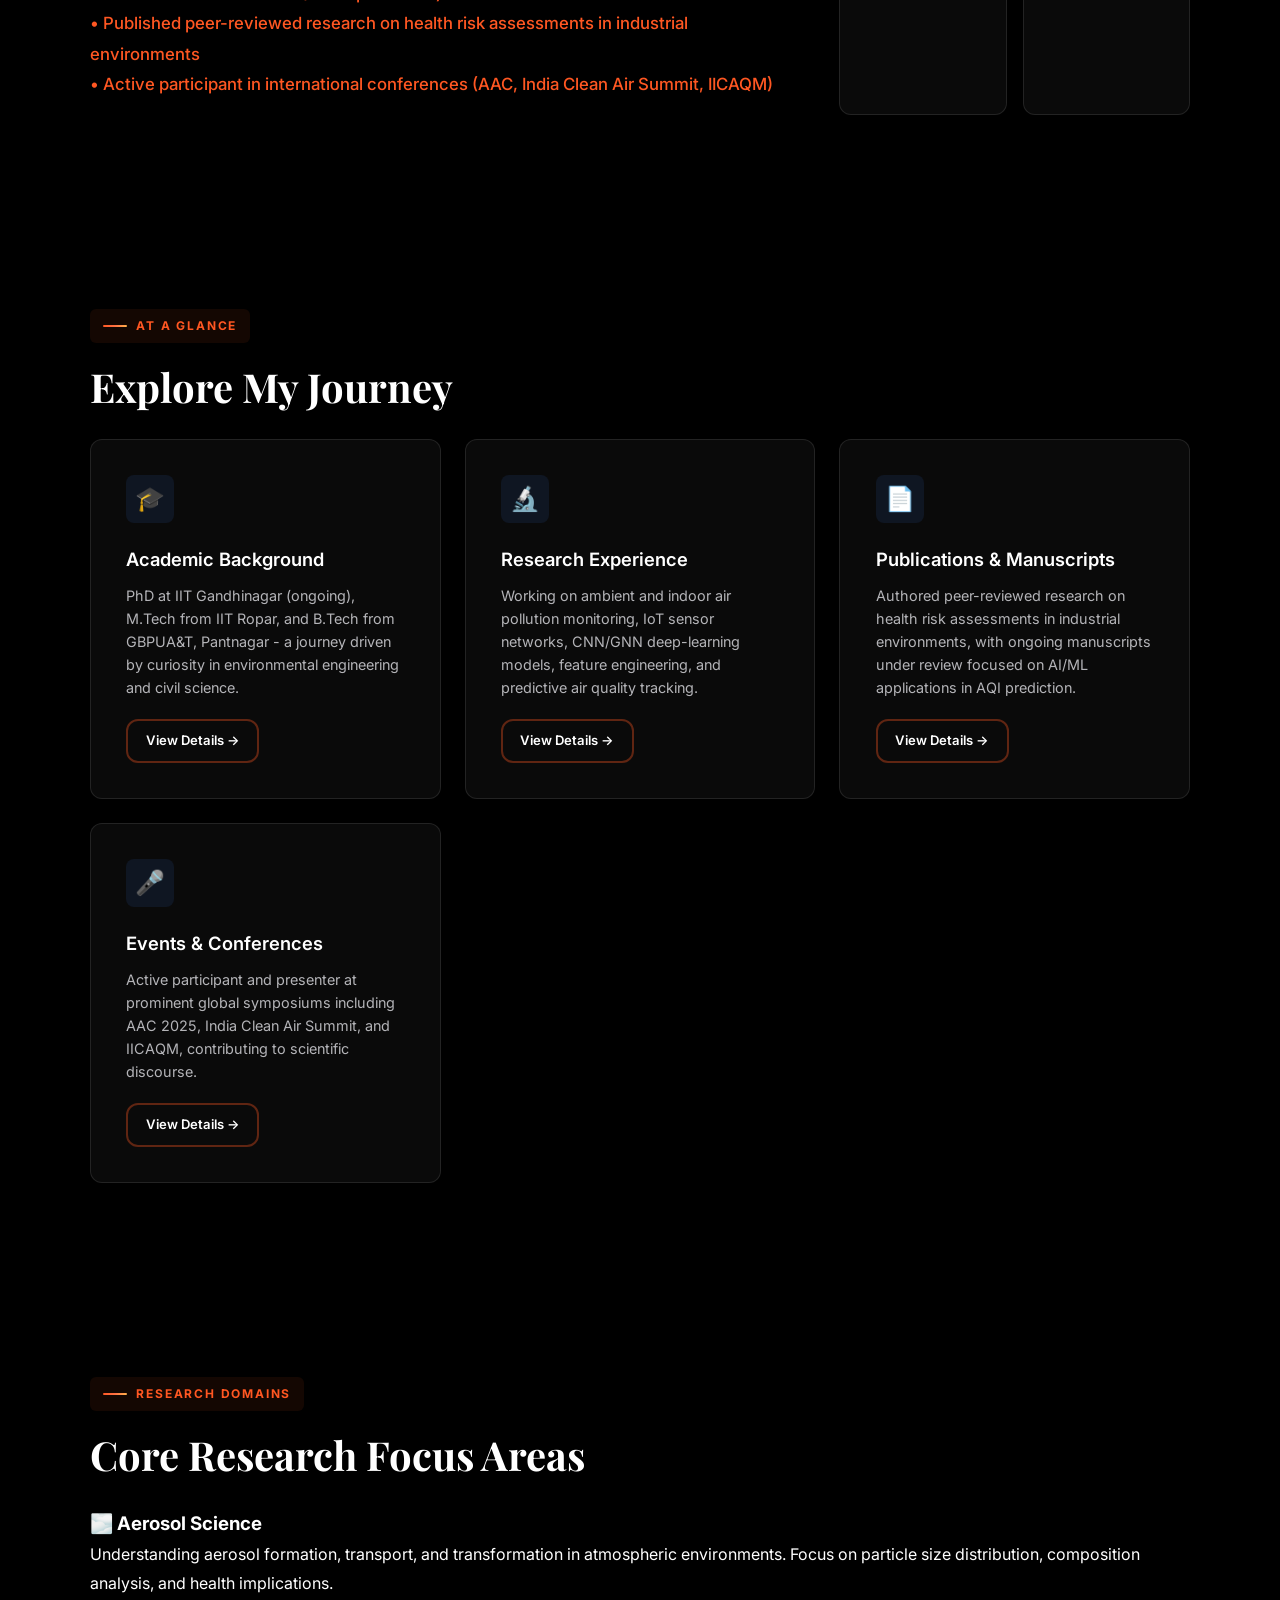
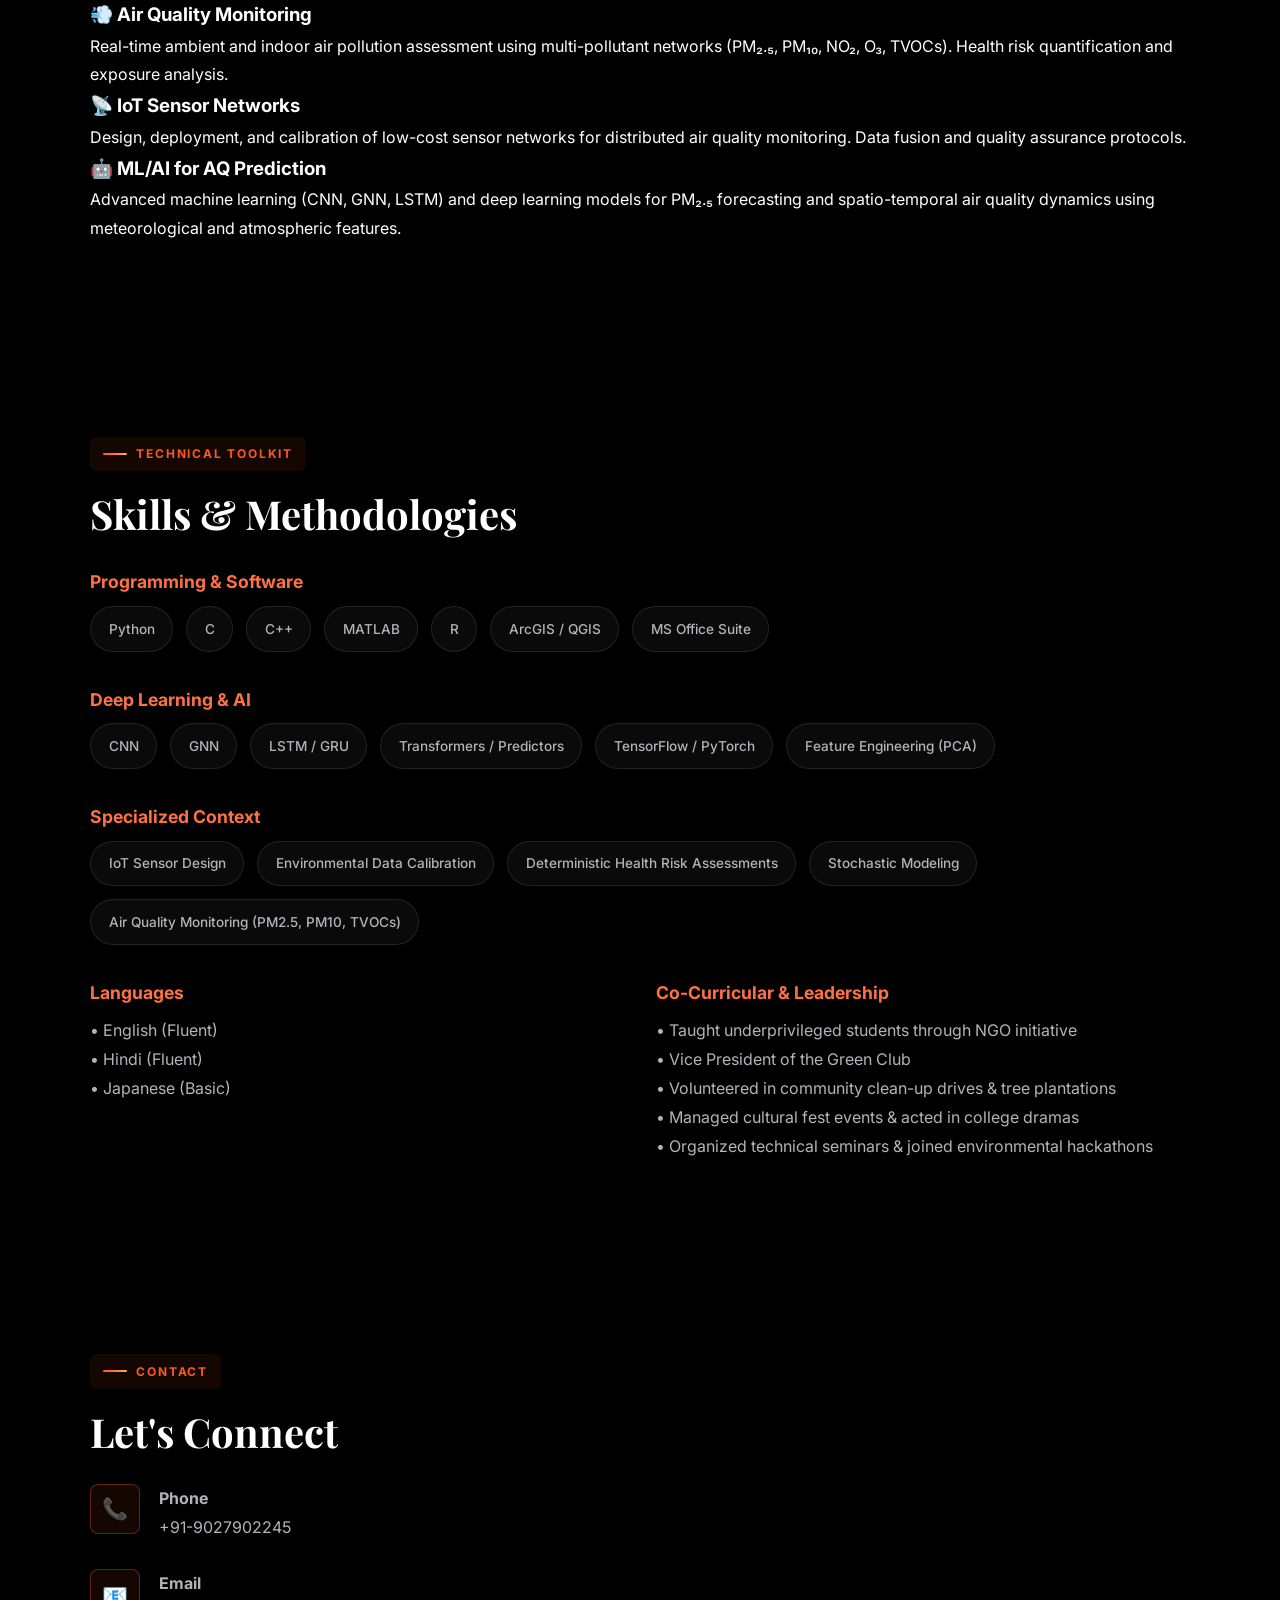
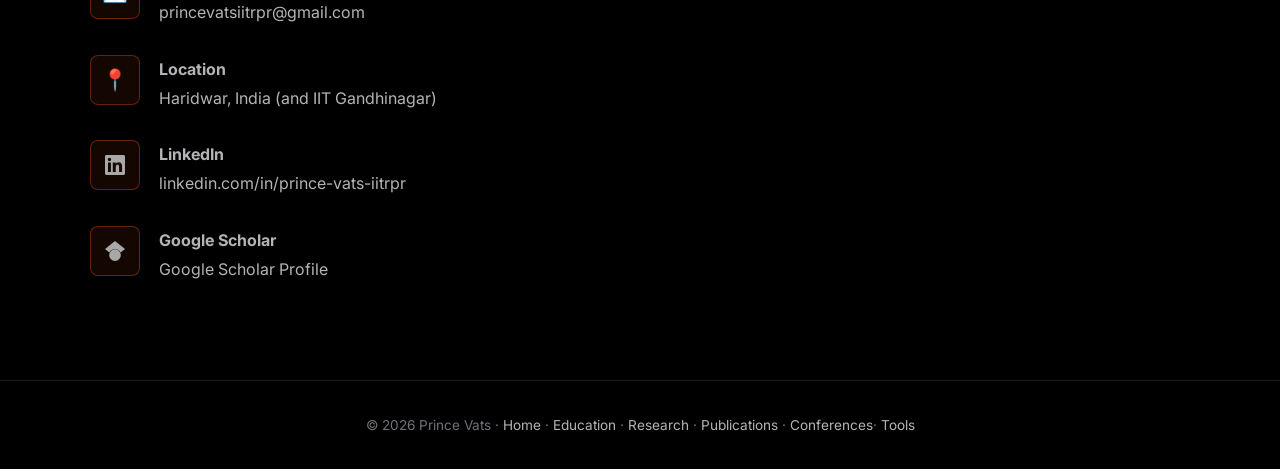
==== commit c1ec3d00: "style: update hero title, research focus description, and about section header" ====
--- a/index.html
+++ b/index.html
@@ -46,8 +46,8 @@
         <div class="hero-text">
           <div class="hero-badge"><span class="dot"></span> PhD Researcher · IIT Gandhinagar</div>
           <h1 class="hero-name">Prince Vats</h1>
-          <p class="hero-title">Aerosol Science & Environmental Engineering</p>
-          <p class="hero-affiliation">Focus: Air Quality Monitoring • IoT Sensors • ML/AI • Spatio-Temporal Modeling</p>
+          <p class="hero-title">Aerosol Science | Environmental Engineering</p>
+          <p class="hero-affiliation">Air Quality Research • IoT Sensors • ML/AI • Spatio-Temporal Modeling</p>
           <div class="hero-buttons">
             <a href="#overview" class="btn btn-primary">Explore Research ↓</a>
             <a href="assets/PDF/CV.pdf" class="btn btn-outline" target="_blank" rel="noopener">View CV</a>
@@ -88,7 +88,7 @@
   <section id="about">
     <div class="section-container reveal">
       <span class="section-label">Research Profile</span>
-      <h2 class="section-title">Expertise in Aerosol Science & Environmental Engineering</h2>
+      <h2 class="section-title">Understanding Air Pollution Dynamics Through Aerosol Research</h2>
       <div class="about-content">
         <div class="about-text">
           <p>
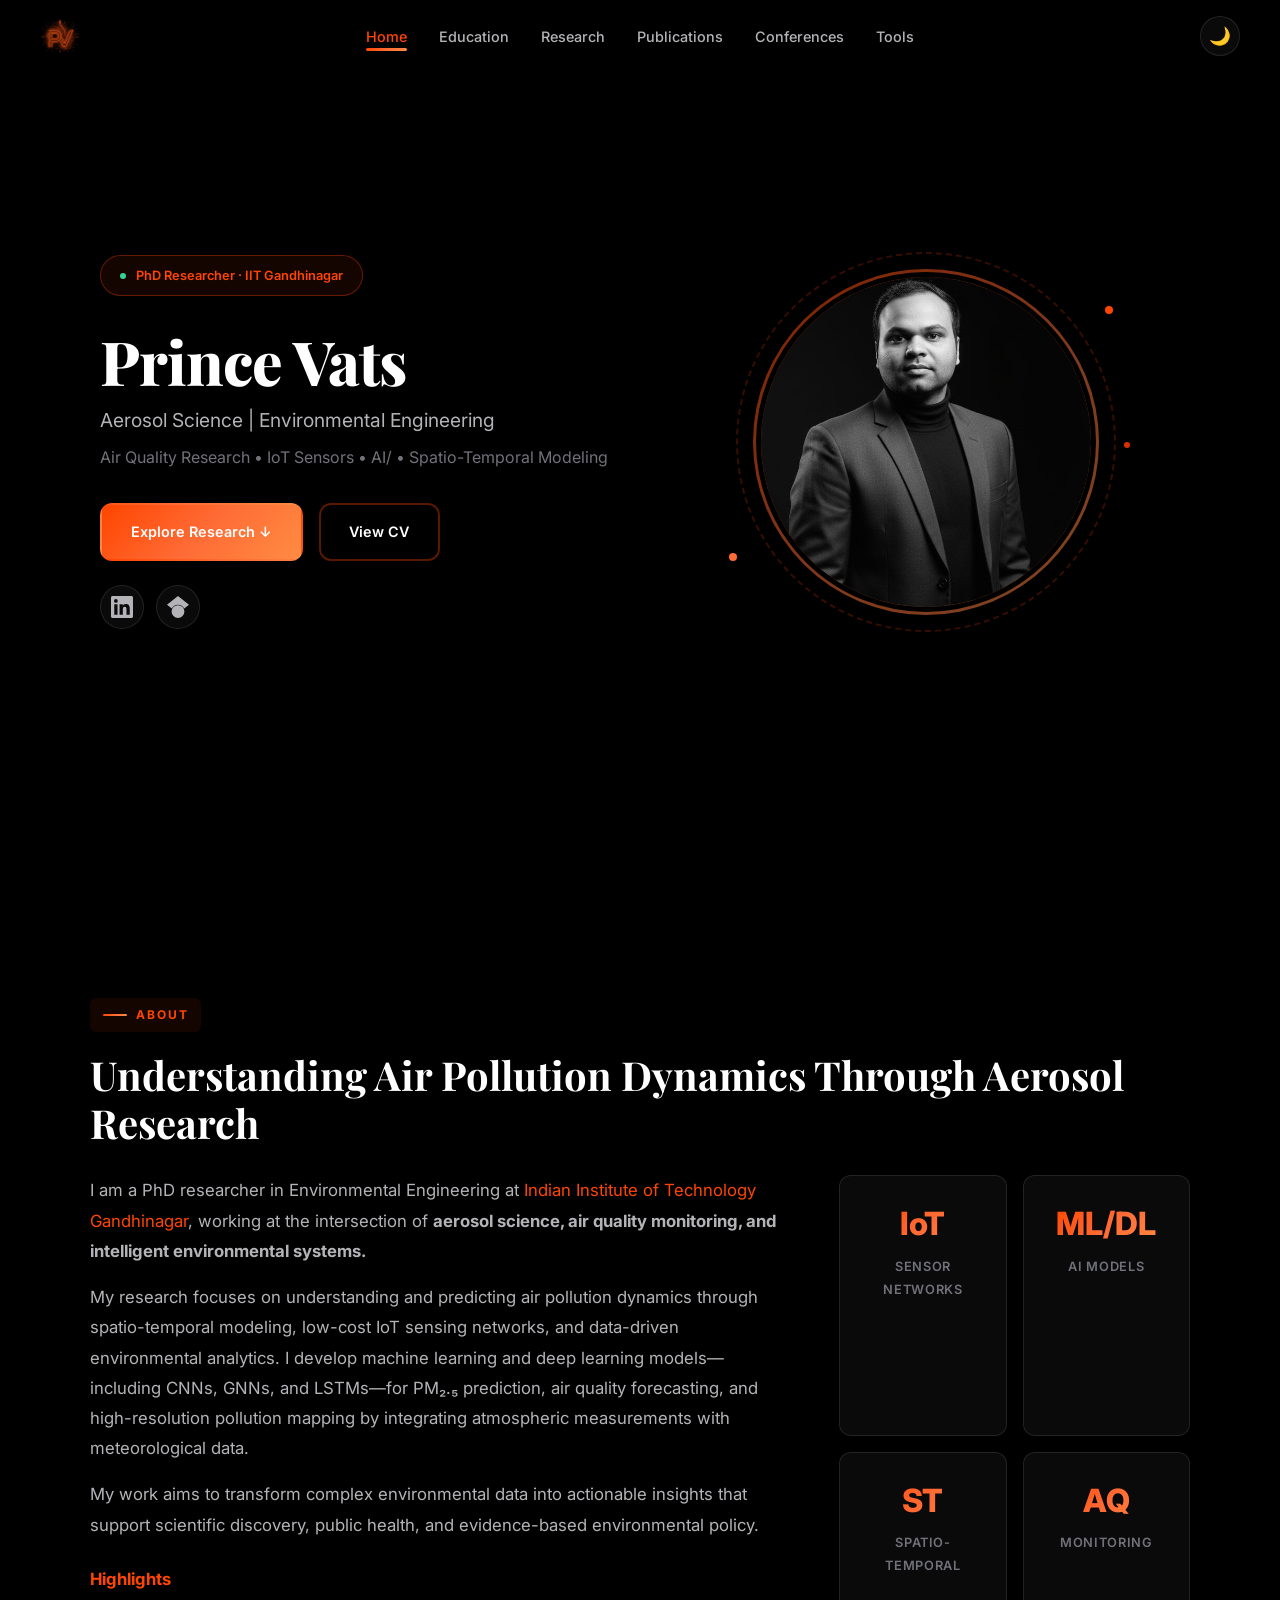
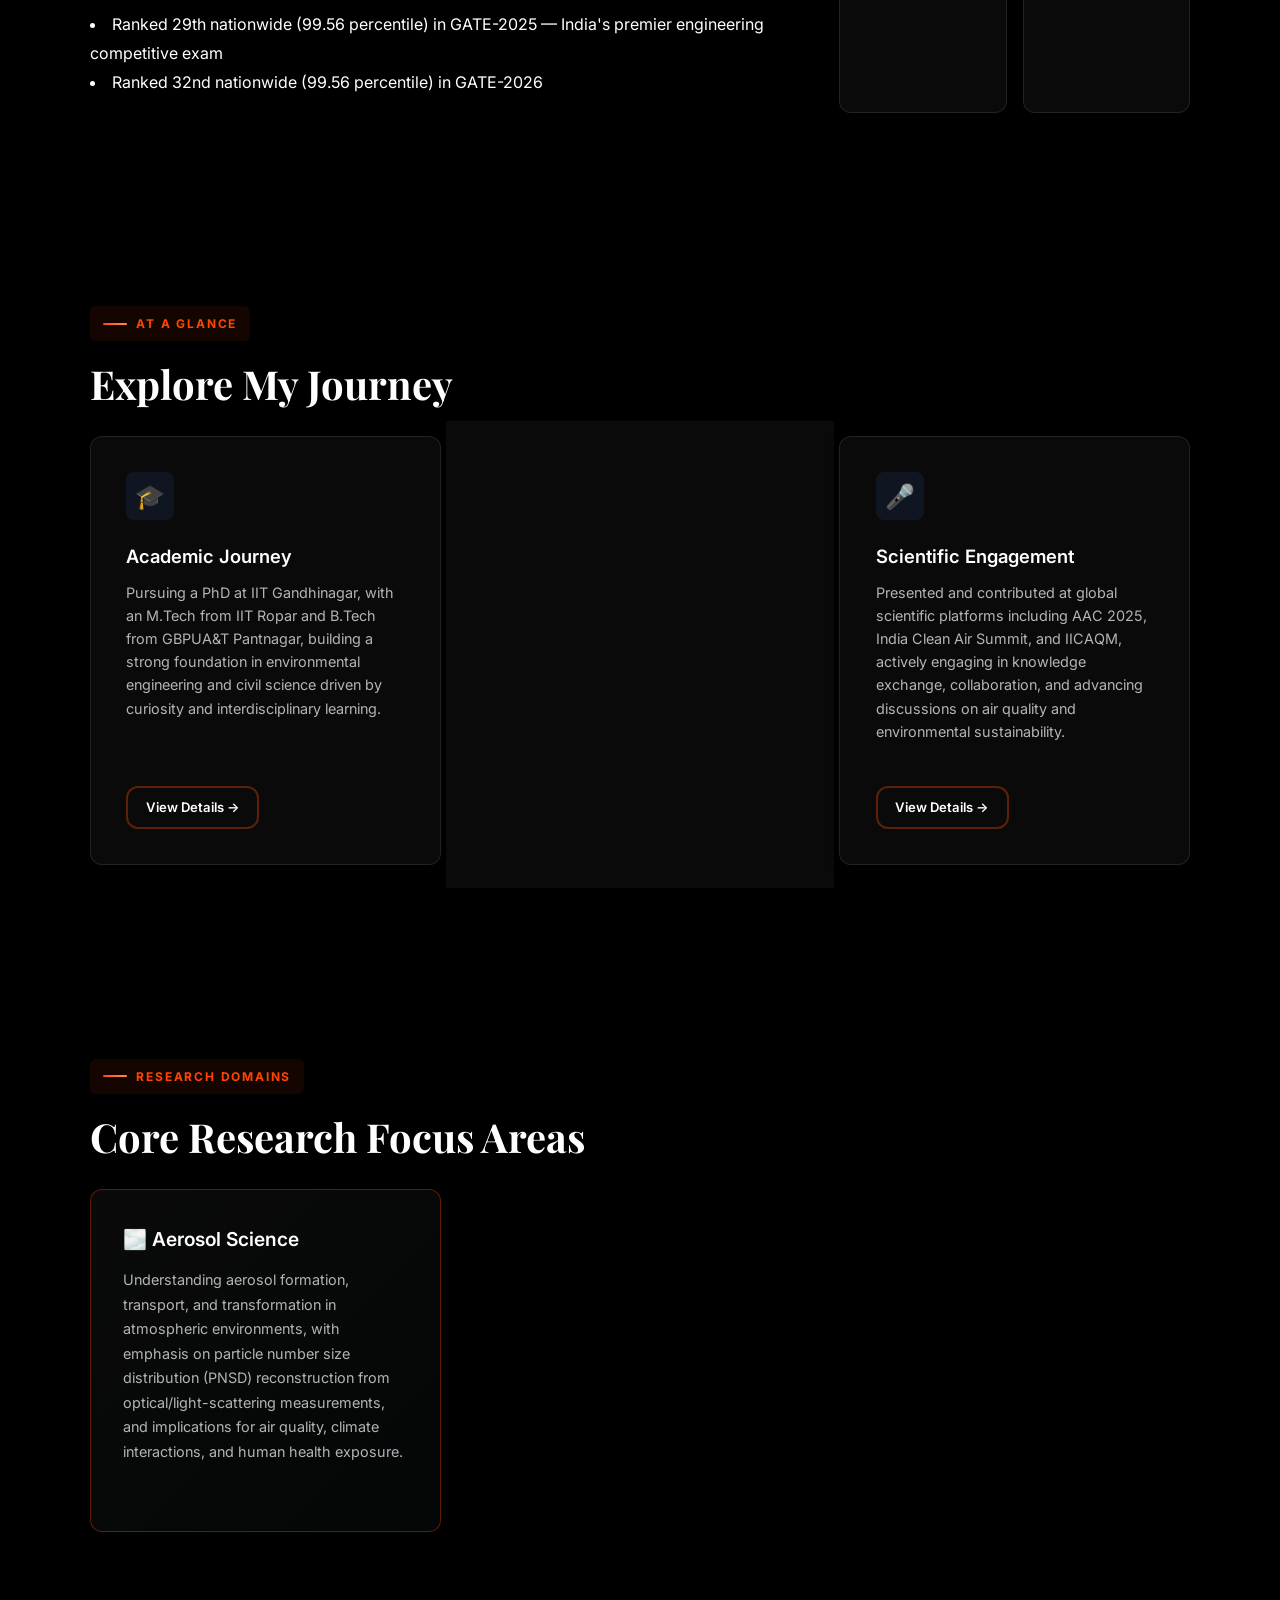
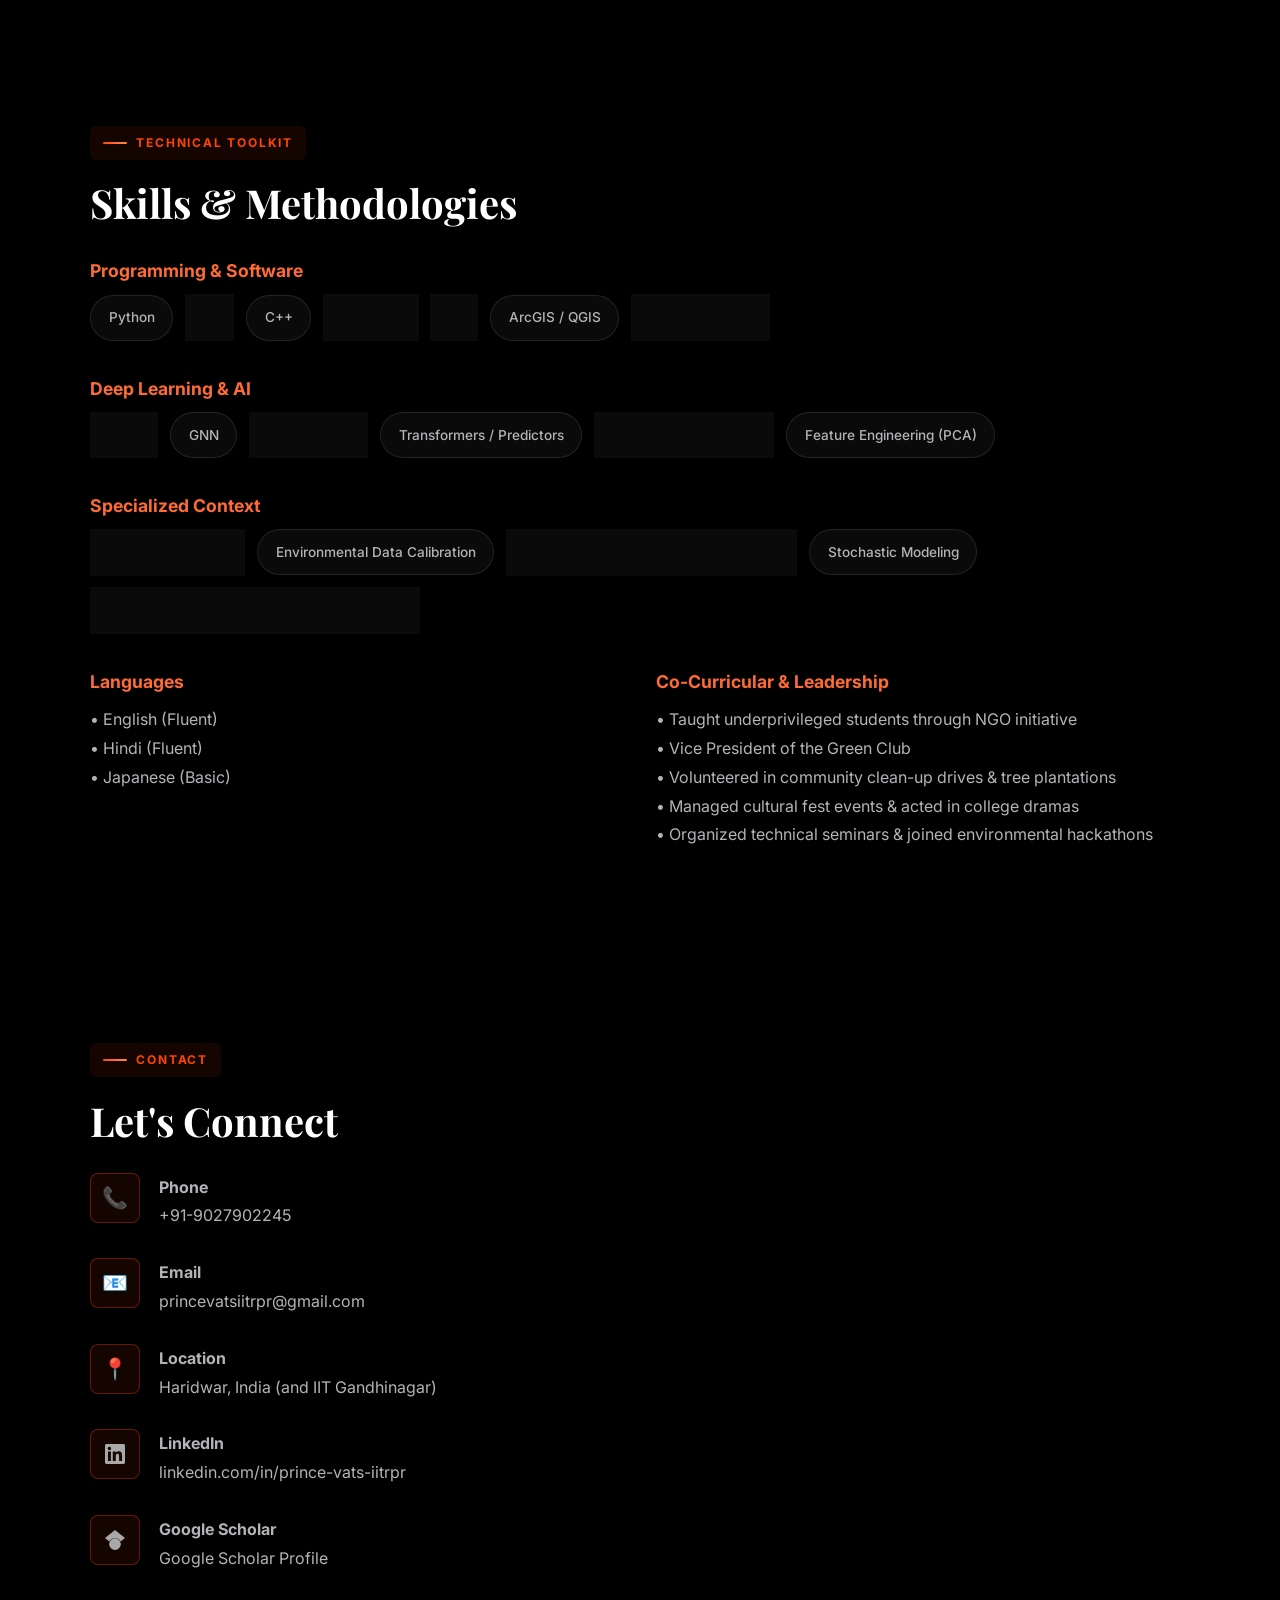
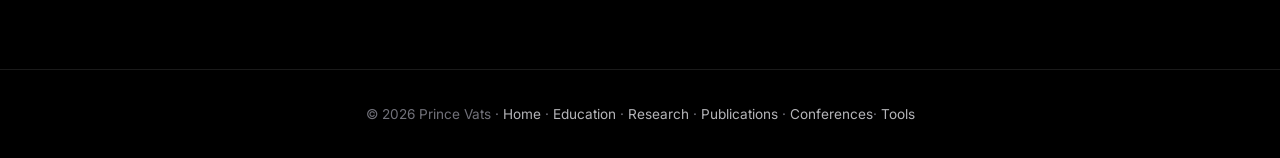
==== commit 8ca70163: "feat: implement global design tokens, responsive layout base, and new conferences page structure" ====
--- a/index.html
+++ b/index.html
@@ -47,12 +47,12 @@
           <div class="hero-badge"><span class="dot"></span> PhD Researcher · IIT Gandhinagar</div>
           <h1 class="hero-name">Prince Vats</h1>
           <p class="hero-title">Aerosol Science | Environmental Engineering</p>
-          <p class="hero-affiliation">Air Quality Research • IoT Sensors • ML/AI • Spatio-Temporal Modeling</p>
+          <p class="hero-affiliation">Air Quality Research • IoT Sensors • AI/ • Spatio-Temporal Modeling</p>
           <div class="hero-buttons">
             <a href="#overview" class="btn btn-primary">Explore Research ↓</a>
-            <a href="assets/PDF/CV.pdf" class="btn btn-outline" target="_blank" rel="noopener">View CV</a>
+            <a href="assets/pdf/CV.pdf" class="btn btn-outline" target="_blank" rel="noopener">View CV</a>
             <!-- <a href="#contact" class="btn btn-outline">Get in Touch</a> -->
-            <!-- <a href="assets/PDF/CV.pdf" class="btn btn-outline" download="Prince_Vats_CV.pdf">Download CV</a> -->
+            <!-- <a href="assets/pdf/CV.pdf" class="btn btn-outline" download="Prince_Vats_CV.pdf">Download CV</a> -->
           </div>
           <!-- Social links -->
           <div class="hero-socials">
@@ -87,28 +87,30 @@
   <!-- ===== About ===== -->
   <section id="about">
     <div class="section-container reveal">
-      <span class="section-label">Research Profile</span>
+      <span class="section-label">About</span>
       <h2 class="section-title">Understanding Air Pollution Dynamics Through Aerosol Research</h2>
       <div class="about-content">
         <div class="about-text">
           <p>
-            I am a PhD researcher at <strong>Indian Institute of Technology Gandhinagar</strong> specializing in
-            <strong>Aerosol Science</strong> and its applications in environmental engineering. My research focuses on
-            air pollution monitoring, spatio-temporal modeling, and the design of low-cost IoT sensor networks for
-            real-time air quality assessment.
-          </p>
-          <p>
-            My core expertise lies in developing advanced machine learning and deep learning models (CNN, GNN, LSTM) for
-            <strong>PM₂.₅ prediction</strong> and air quality forecasting. I integrate high-resolution air quality data
-            with meteorological features to generate impactful, research-driven insights that support environmental
-            decision-making and public health policy.
+            I am a PhD researcher in Environmental Engineering at <a href="https://www.iitgn.ac.in/">Indian
+            Institute of Technology Gandhinagar</a>, working at the intersection of <strong>aerosol science, 
+            air quality monitoring, and intelligent environmental systems.</strong>
+          </p>
+          <p>
+            My research focuses on understanding and predicting air pollution dynamics through
+            spatio-temporal modeling, low-cost IoT sensing networks, and data-driven environmental
+            analytics. I develop machine learning and deep learning models—including CNNs, GNNs,
+            and LSTMs—for PM₂.₅ prediction, air quality forecasting, and high-resolution pollution
+            mapping by integrating atmospheric measurements with meteorological data.
+          </p>
+          <p>
+            My work aims to transform complex environmental data into actionable insights that
+            support scientific discovery, public health, and evidence-based environmental policy.
           </p>
           <p style="color: var(--accent-1); font-weight: 500; margin-top: 1.5rem;">
-            <strong>🏆 Notable Achievements:</strong>
-            <br>• Ranked 29th nationwide (99.56 percentile) in GATE-2025 — India's premier engineering competitive exam
-            <br>• Ranked 32nd nationwide (99.56 percentile) in GATE-2026
-            <br>• Published peer-reviewed research on health risk assessments in industrial environments
-            <br>• Active participant in international conferences (AAC, India Clean Air Summit, IICAQM)
+            <strong>Highlights</strong>
+            <li>Ranked 29th nationwide (99.56 percentile) in GATE-2025 — India's premier engineering competitive exam
+            <li>Ranked 32nd nationwide (99.56 percentile) in GATE-2026
           </p>
         </div>
         <div class="stats-grid">
@@ -140,39 +142,42 @@
       <h2 class="section-title">Explore My Journey</h2>
       <div class="summary-grid">
 
-        <!-- Education -->
+        <!-- Academic -->
         <div class="summary-card">
           <div class="summary-icon">🎓</div>
-          <h3>Academic Background</h3>
-          <p>PhD at IIT Gandhinagar (ongoing), M.Tech from IIT Ropar, and B.Tech from GBPUA&T, Pantnagar - a journey
-            driven by curiosity in environmental engineering and civil science.</p>
+          <h3>Academic Journey</h3>
+          <p>
+            Pursuing a PhD at IIT Gandhinagar, with an M.Tech from IIT Ropar 
+            and B.Tech from GBPUA&T Pantnagar, building a strong foundation 
+            in environmental engineering and civil science driven by curiosity 
+            and interdisciplinary learning.
+          </p>
           <a href="pages/education.html" class="btn btn-outline btn-sm">View Details →</a>
         </div>
 
-        <!-- Research -->
+        <!-- Research + Publications-->
         <div class="summary-card">
           <div class="summary-icon">🔬</div>
-          <h3>Research Experience</h3>
-          <p>Working on ambient and indoor air pollution monitoring, IoT sensor networks, CNN/GNN deep-learning models,
-            feature engineering, and predictive air quality tracking.</p>
+          <h3>Research & Publications</h3>
+          <p>
+            Focused on ambient and indoor air pollution monitoring using IoT 
+            sensor networks, CNN/GNN deep-learning models, feature engineering, 
+            and predictive AQI systems, with peer-reviewed publications and 
+            manuscripts advancing AI/ML applications in environmental health.
+          </p>
           <a href="pages/research.html" class="btn btn-outline btn-sm">View Details →</a>
-        </div>
-
-        <!-- Publications -->
-        <div class="summary-card">
-          <div class="summary-icon">📄</div>
-          <h3>Publications &amp; Manuscripts</h3>
-          <p>Authored peer-reviewed research on health risk assessments in industrial environments, with ongoing
-            manuscripts under review focused on AI/ML applications in AQI prediction.</p>
-          <a href="pages/publications.html" class="btn btn-outline btn-sm">View Details →</a>
         </div>
 
         <!-- Conferences -->
         <div class="summary-card">
           <div class="summary-icon">🎤</div>
-          <h3>Events &amp; Conferences</h3>
-          <p>Active participant and presenter at prominent global symposiums including AAC 2025, India Clean Air Summit,
-            and IICAQM, contributing to scientific discourse.</p>
+          <h3>Scientific Engagement</h3>
+          <p>
+            Presented and contributed at global scientific platforms including 
+            AAC 2025, India Clean Air Summit, and IICAQM, actively engaging in 
+            knowledge exchange, collaboration, and advancing discussions on air 
+            quality and environmental sustainability.
+          </p>
           <a href="pages/conferences.html" class="btn btn-outline btn-sm">View Details →</a>
         </div>
 
@@ -188,19 +193,27 @@
       <div class="focus-areas-grid">
         <div class="focus-area-card">
           <h3>🌫️ Aerosol Science</h3>
-          <p>Understanding aerosol formation, transport, and transformation in atmospheric environments. Focus on particle size distribution, composition analysis, and health implications.</p>
+          <p>
+            Understanding aerosol formation, transport, and transformation in atmospheric environments, 
+            with emphasis on particle number size distribution (PNSD) reconstruction from optical/light-scattering 
+            measurements, and implications for air quality, climate interactions, and human health exposure.
+          </p>
         </div>
         <div class="focus-area-card">
-          <h3>💨 Air Quality Monitoring</h3>
-          <p>Real-time ambient and indoor air pollution assessment using multi-pollutant networks (PM₂.₅, PM₁₀, NO₂, O₃, TVOCs). Health risk quantification and exposure analysis.</p>
+          <h3>💨 Air Quality Monitoring & IoT Sensor Networks</h3>
+          <p>
+            Real-time ambient and indoor air pollution assessment using distributed low-cost IoT sensor networks for
+            multi-pollutant monitoring (PM2.5, PM10, CO2, CO, TVOCs), including sensor design, deployment, calibration,
+            data fusion, quality assurance, and health risk/exposure analysis.
+          </p>
         </div>
         <div class="focus-area-card">
-          <h3>📡 IoT Sensor Networks</h3>
-          <p>Design, deployment, and calibration of low-cost sensor networks for distributed air quality monitoring. Data fusion and quality assurance protocols.</p>
-        </div>
-        <div class="focus-area-card">
-          <h3>🤖 ML/AI for AQ Prediction</h3>
-          <p>Advanced machine learning (CNN, GNN, LSTM) and deep learning models for PM₂.₅ forecasting and spatio-temporal air quality dynamics using meteorological and atmospheric features.</p>
+          <h3>🤖 AI/ML for AQ Prediction</h3>
+          <p>
+            Development of advanced AI/ML models (CNN, GNN, LSTM, hybrid deep learning architectures) for PM₂.₅ forecasting 
+            and spatio-temporal air quality prediction, integrating meteorological, atmospheric, and sensor-network data 
+            for pattern recognition, feature extraction, and uncertainty-aware forecasting.
+          </p>
         </div>
       </div>
     </div>
@@ -325,8 +338,8 @@
           </div>
           <div>
             <strong>Google Scholar</strong><br />
-            <a href="https://scholar.google.com/citations?user=SPHQZR8AAAAJ&hl=en" target="_blank"
-              rel="noopener">Google Scholar Profile</a>
+            <a href="https://scholar.google.com/citations?user=SPHQZR8AAAAJ&hl=en" target="_blank" rel="noopener">Google
+              Scholar Profile</a>
           </div>
         </div>
       </div>
@@ -346,4 +359,4 @@
 
 </body>
 
-</html>
+</html>
--- a/css/style.css
+++ b/css/style.css
@@ -14,22 +14,22 @@
   --text-secondary: #b4b4b8;
   --text-muted: #71717a;
   
-  /* Primary Accent - Refined Orange-Red */
-  --accent-1: #FF5722;        /* Refined primary orange */
-  --accent-1-hover: #FF6E40;  /* Lighter hover state */
-  --accent-1-dark: #E64A19;   /* Darker state */
-  --accent-2: #FF7043;        /* Secondary lighter orange */
-  --accent-3: #D84315;        /* Tertiary darker orange */
+  /* Primary Accent - Orange-Red */
+  --accent-1: #FF4500;        /* Orange-red primary */
+  --accent-1-hover: #FF6B35;  /* Lighter hover state */
+  --accent-1-dark: #E63E00;   /* Darker state */
+  --accent-2: #FF6B35;        /* Secondary lighter orange */
+  --accent-3: #D93000;        /* Tertiary darker orange */
   
   /* Accent Gradients */
-  --accent-gradient: linear-gradient(135deg, #FF5722 0%, #FF7043 50%, #FFB74D 100%);
-  --accent-glow: rgba(255, 87, 34, 0.15);
-  --accent-soft-glow: rgba(255, 87, 34, 0.08);
+  --accent-gradient: linear-gradient(135deg, #FF4500 0%, #FF6B35 50%, #FF8C42 100%);
+  --accent-glow: rgba(255, 69, 0, 0.15);
+  --accent-soft-glow: rgba(255, 69, 0, 0.08);
   
   /* Borders */
   --border-subtle: rgba(255, 255, 255, 0.10);
-  --border-accent: rgba(255, 87, 34, 0.35);
-  --border-accent-hover: rgba(255, 87, 34, 0.50);
+  --border-accent: rgba(255, 69, 0, 0.35);
+  --border-accent-hover: rgba(255, 69, 0, 0.50);
   
   /* Border Radius */
   --radius-sm: 8px;
@@ -40,8 +40,8 @@
   --shadow-sm: 0 4px 12px rgba(0, 0, 0, 0.4);
   --shadow-card: 0 8px 32px rgba(0, 0, 0, 0.5);
   --shadow-lg: 0 16px 48px rgba(0, 0, 0, 0.6);
-  --shadow-glow: 0 0 24px rgba(255, 87, 34, 0.20);
-  --shadow-glow-lg: 0 0 48px rgba(255, 87, 34, 0.25);
+  --shadow-glow: 0 0 24px rgba(255, 69, 0, 0.20);
+  --shadow-glow-lg: 0 0 48px rgba(255, 69, 0, 0.25);
   
   /* Transitions */
   --transition-fast: 0.2s cubic-bezier(0.4, 0, 0.2, 1);
@@ -62,24 +62,24 @@
   --text-secondary: #4b5563;
   --text-muted: #8b92a0;
   
-  /* Accent Colors - Same accent */
-  --accent-1: #FF5722;
-  --accent-1-hover: #FF6E40;
-  --accent-1-dark: #E64A19;
-  --accent-2: #FF7043;
-  --accent-3: #D84315;
+  /* Accent Colors - Orange-Red */
+  --accent-1: #FF4500;
+  --accent-1-hover: #FF6B35;
+  --accent-1-dark: #E63E00;
+  --accent-2: #FF6B35;
+  --accent-3: #D93000;
   
   /* Borders */
   --border-subtle: rgba(0, 0, 0, 0.10);
-  --border-accent: rgba(255, 87, 34, 0.30);
-  --border-accent-hover: rgba(255, 87, 34, 0.45);
+  --border-accent: rgba(255, 69, 0, 0.30);
+  --border-accent-hover: rgba(255, 69, 0, 0.45);
   
   /* Shadows */
   --shadow-sm: 0 4px 12px rgba(0, 0, 0, 0.08);
   --shadow-card: 0 8px 32px rgba(0, 0, 0, 0.12);
   --shadow-lg: 0 16px 48px rgba(0, 0, 0, 0.15);
-  --shadow-glow: 0 0 24px rgba(255, 87, 34, 0.15);
-  --shadow-glow-lg: 0 0 48px rgba(255, 87, 34, 0.20);
+  --shadow-glow: 0 0 24px rgba(255, 69, 0, 0.15);
+  --shadow-glow-lg: 0 0 48px rgba(255, 69, 0, 0.20);
 }
 
 /* ===== Reset & Base ===== */
@@ -762,6 +762,62 @@
   align-self: flex-start;
 }
 
+/* ===== Research Focus Areas ===== */
+.focus-areas-grid {
+  display: grid;
+  grid-template-columns: repeat(auto-fit, minmax(280px, 1fr));
+  gap: 1.5rem;
+}
+
+.focus-area-card {
+  background: linear-gradient(135deg, var(--bg-glass) 0%, rgba(74, 124, 126, 0.05) 100%);
+  border: 1.5px solid var(--border-accent);
+  border-radius: var(--radius-md);
+  padding: 2rem;
+  transition: var(--transition-smooth);
+  backdrop-filter: blur(10px);
+  position: relative;
+  overflow: hidden;
+  box-shadow: var(--shadow-sm);
+}
+
+.focus-area-card::before {
+  content: '';
+  position: absolute;
+  inset: 0;
+  background: linear-gradient(135deg, rgba(74, 124, 126, 0.1) 0%, transparent 100%);
+  opacity: 0;
+  transition: opacity var(--transition-fast);
+  pointer-events: none;
+}
+
+.focus-area-card:hover {
+  border-color: var(--accent-1-hover);
+  transform: translateY(-8px);
+  box-shadow: var(--shadow-glow);
+}
+
+.focus-area-card:hover::before {
+  opacity: 1;
+}
+
+.focus-area-card h3 {
+  font-size: 1.2rem;
+  font-weight: 600;
+  color: var(--text-primary);
+  margin-bottom: 0.75rem;
+  display: flex;
+  align-items: center;
+  gap: 0.5rem;
+}
+
+.focus-area-card p {
+  color: var(--text-secondary);
+  font-size: 0.9rem;
+  line-height: 1.7;
+  margin: 0;
+}
+
 /* ===== Education Timeline ===== */
 .timeline {
   position: relative;
@@ -882,6 +938,53 @@
   gap: 1.75rem;
 }
 
+/* ===== Featured Project Card ===== */
+.project-featured {
+  background: linear-gradient(135deg, var(--bg-glass) 0%, rgba(74, 124, 126, 0.08) 100%);
+  border: 2px solid var(--border-accent);
+  border-radius: var(--radius-lg);
+  padding: 2.5rem;
+  backdrop-filter: blur(10px);
+  transition: var(--transition-smooth);
+  box-shadow: var(--shadow-card);
+  position: relative;
+  overflow: hidden;
+}
+
+.project-featured::before {
+  content: '';
+  position: absolute;
+  top: 0;
+  left: 0;
+  right: 0;
+  height: 4px;
+  background: var(--accent-gradient);
+}
+
+.project-featured:hover {
+  border-color: var(--accent-1-hover);
+  box-shadow: var(--shadow-glow-lg);
+  transform: translateY(-4px);
+}
+
+.project-header {
+  margin-bottom: 1.5rem;
+  padding-bottom: 1.5rem;
+  border-bottom: 1px solid var(--border-subtle);
+}
+
+.project-description {
+  position: relative;
+  z-index: 1;
+}
+
+/* ===== Research Cards ===== */
+.research-grid {
+  display: grid;
+  grid-template-columns: repeat(auto-fill, minmax(300px, 1fr));
+  gap: 1.75rem;
+}
+
 .research-card {
   background: var(--bg-glass);
   border: 1.5px solid var(--border-subtle);
@@ -1089,6 +1192,63 @@
   border: 1px solid var(--border-accent);
 }
 
+/* ===== Publication Status Badge & Categories ===== */
+.pub-status-badge {
+  display: inline-block;
+  font-size: 0.7rem;
+  font-weight: 700;
+  text-transform: uppercase;
+  letter-spacing: 0.1em;
+  padding: 0.4rem 0.9rem;
+  border-radius: 50px;
+  margin-bottom: 1rem;
+  border: 1px solid currentColor;
+  background: rgba(74, 124, 126, 0.1);
+  color: var(--accent-1);
+}
+
+.pub-categories {
+  display: flex;
+  flex-wrap: wrap;
+  gap: 0.5rem;
+  margin: 0.75rem 0 1rem 0;
+}
+
+.pub-category {
+  display: inline-flex;
+  align-items: center;
+  padding: 0.3rem 0.75rem;
+  background: rgba(74, 124, 126, 0.12);
+  color: var(--accent-2);
+  font-size: 0.8rem;
+  font-weight: 500;
+  border-radius: 6px;
+  border: 1px solid var(--border-accent);
+  transition: var(--transition-fast);
+}
+
+.pub-category:hover {
+  background: rgba(74, 124, 126, 0.2);
+  border-color: var(--accent-1-hover);
+  color: var(--accent-1-hover);
+}
+
+.pub-link {
+  display: inline-block;
+  margin-top: 1rem;
+  color: var(--accent-1);
+  font-size: 0.9rem;
+  font-weight: 600;
+  text-decoration: none;
+  transition: var(--transition-fast);
+  border-bottom: 2px solid transparent;
+}
+
+.pub-link:hover {
+  color: var(--accent-1-hover);
+  border-bottom-color: var(--accent-1-hover);
+}
+
 .scholar-cta {
   margin-top: 3rem;
   text-align: center;
@@ -1147,15 +1307,15 @@
   min-width: 80px;
   padding: 0.85rem;
   border-radius: var(--radius-sm);
-  background: var(--accent-soft-glow);
-  border: 1.5px solid var(--border-accent);
+  background: var(--event-bg, var(--accent-soft-glow));
+  border: 1.5px solid var(--event-border, var(--border-accent));
   transition: var(--transition-smooth);
 }
 
 .event-date .year {
   font-size: 1.4rem;
   font-weight: 700;
-  background: var(--accent-gradient);
+  background: var(--event-grad, var(--accent-gradient));
   -webkit-background-clip: text;
   -webkit-text-fill-color: transparent;
   background-clip: text;
@@ -1178,28 +1338,6 @@
   color: var(--text-secondary);
   font-size: 0.9rem;
   line-height: 1.6;
-}
-
-/* Custom Year Event Colors */
-.event-date.year-2025 {
-  background: rgba(147, 51, 234, 0.1);
-  border-color: rgba(147, 51, 234, 0.3);
-}
-.event-date.year-2025 .year {
-  background: linear-gradient(135deg, #a855f7 0%, #ec4899 100%);
-  -webkit-background-clip: text;
-  -webkit-text-fill-color: transparent;
-  background-clip: text;
-}
-.event-date.year-2023 {
-  background: rgba(16, 185, 129, 0.1);
-  border-color: rgba(16, 185, 129, 0.3);
-}
-.event-date.year-2023 .year {
-  background: linear-gradient(135deg, #10b981 0%, #2dd4bf 100%);
-  -webkit-background-clip: text;
-  -webkit-text-fill-color: transparent;
-  background-clip: text;
 }
 
 /* ===== Filter Controls ===== */
